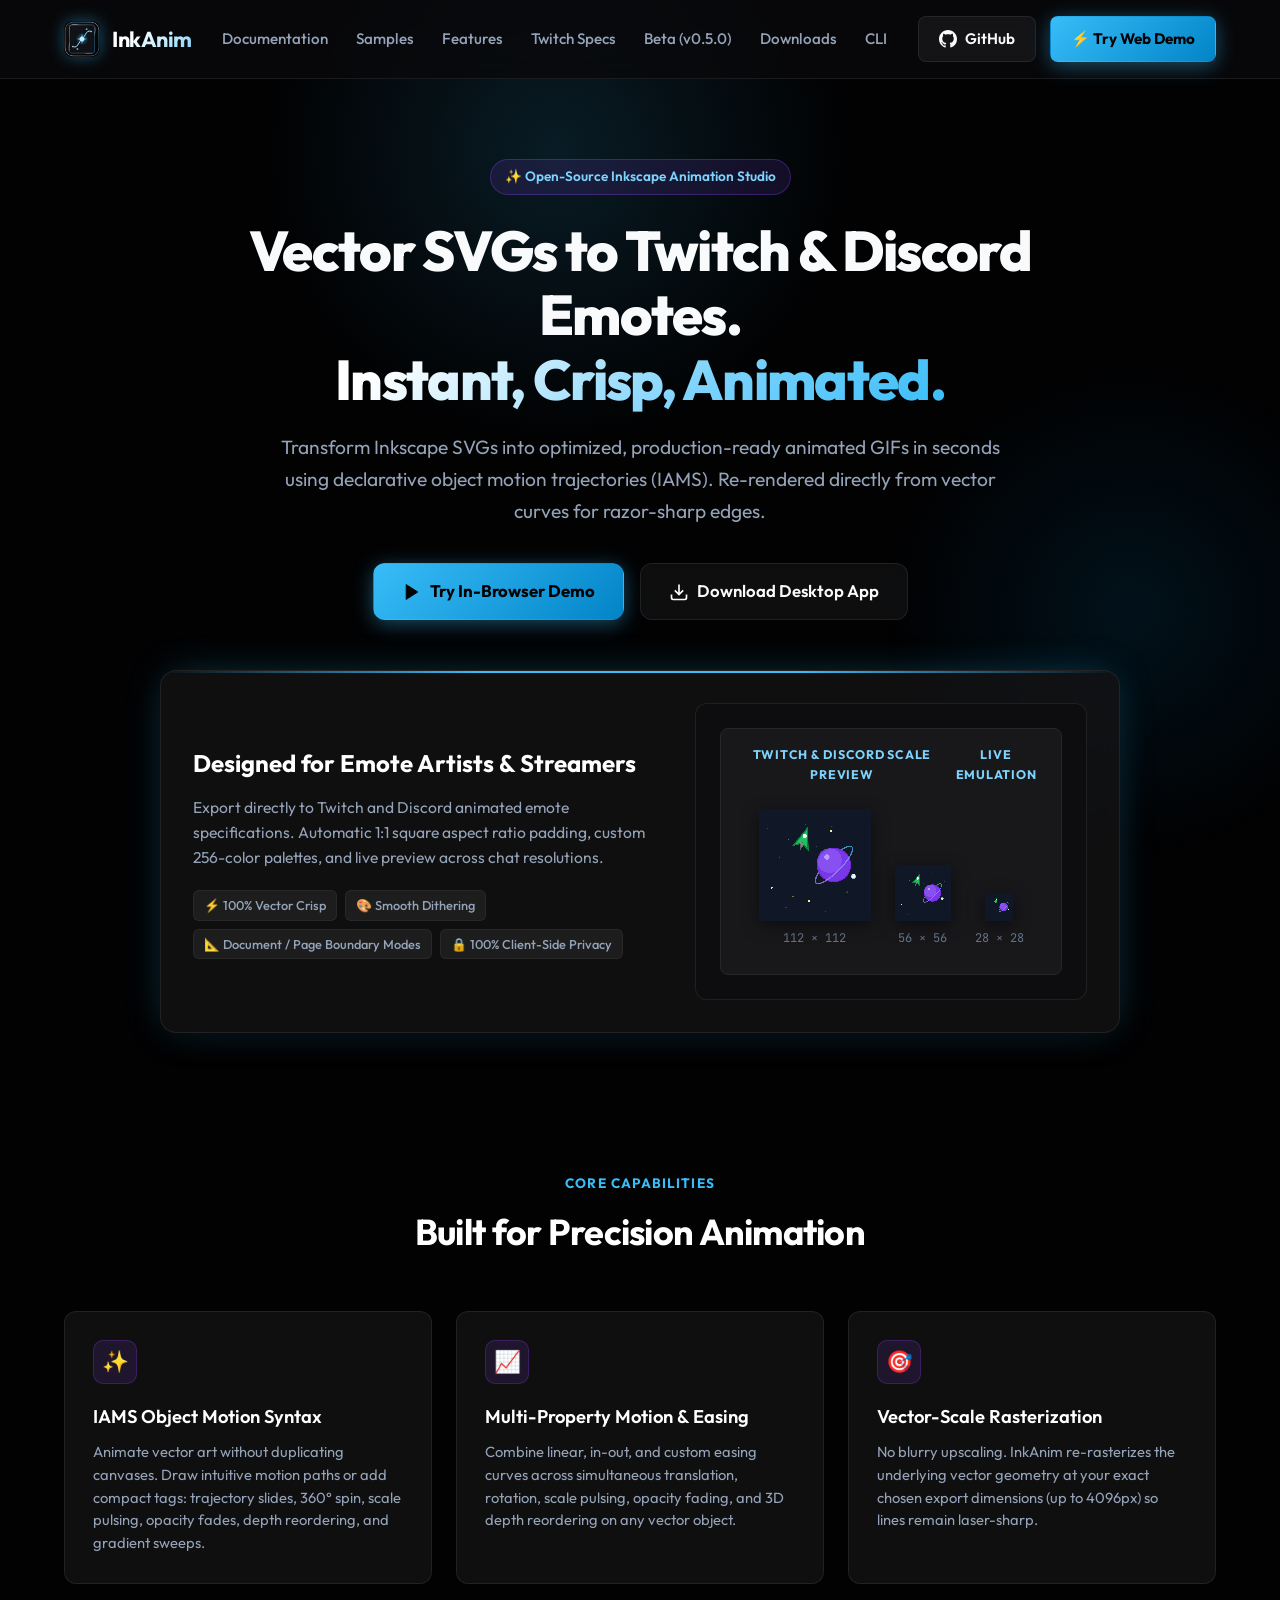
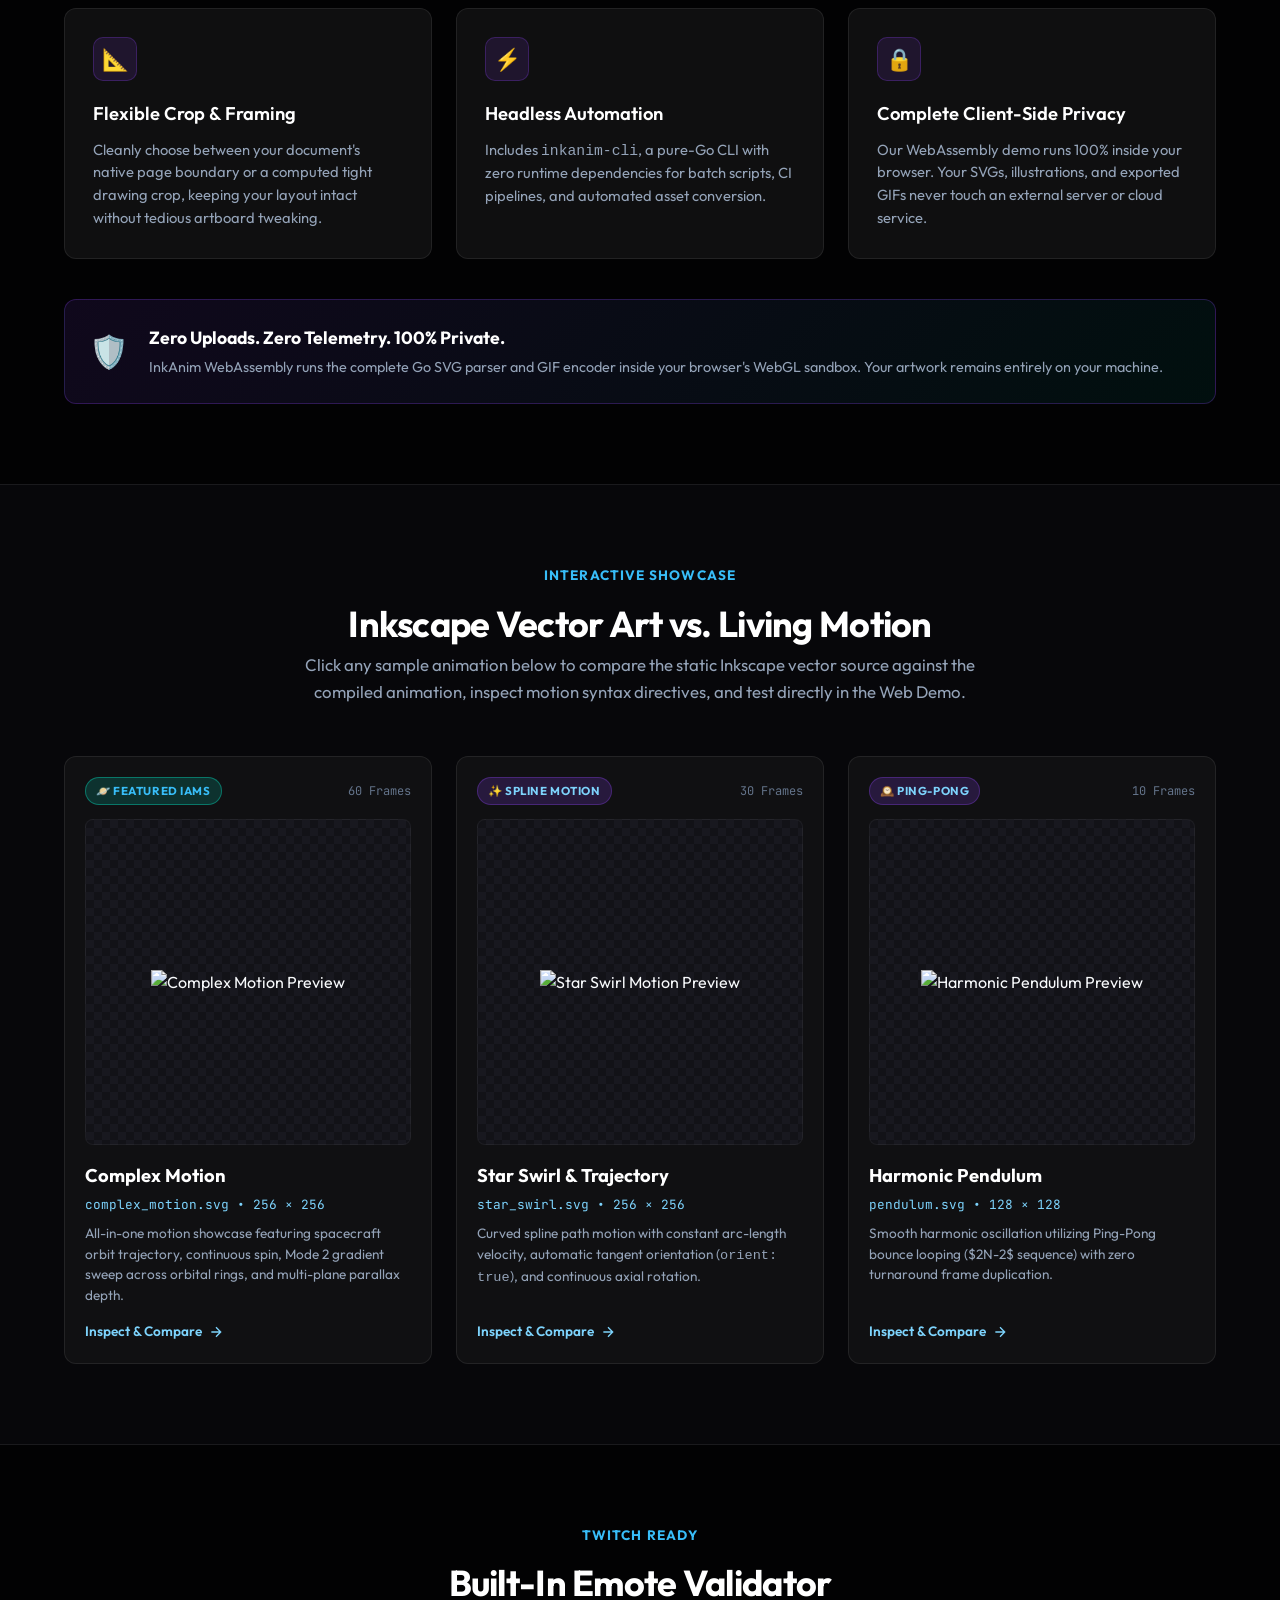
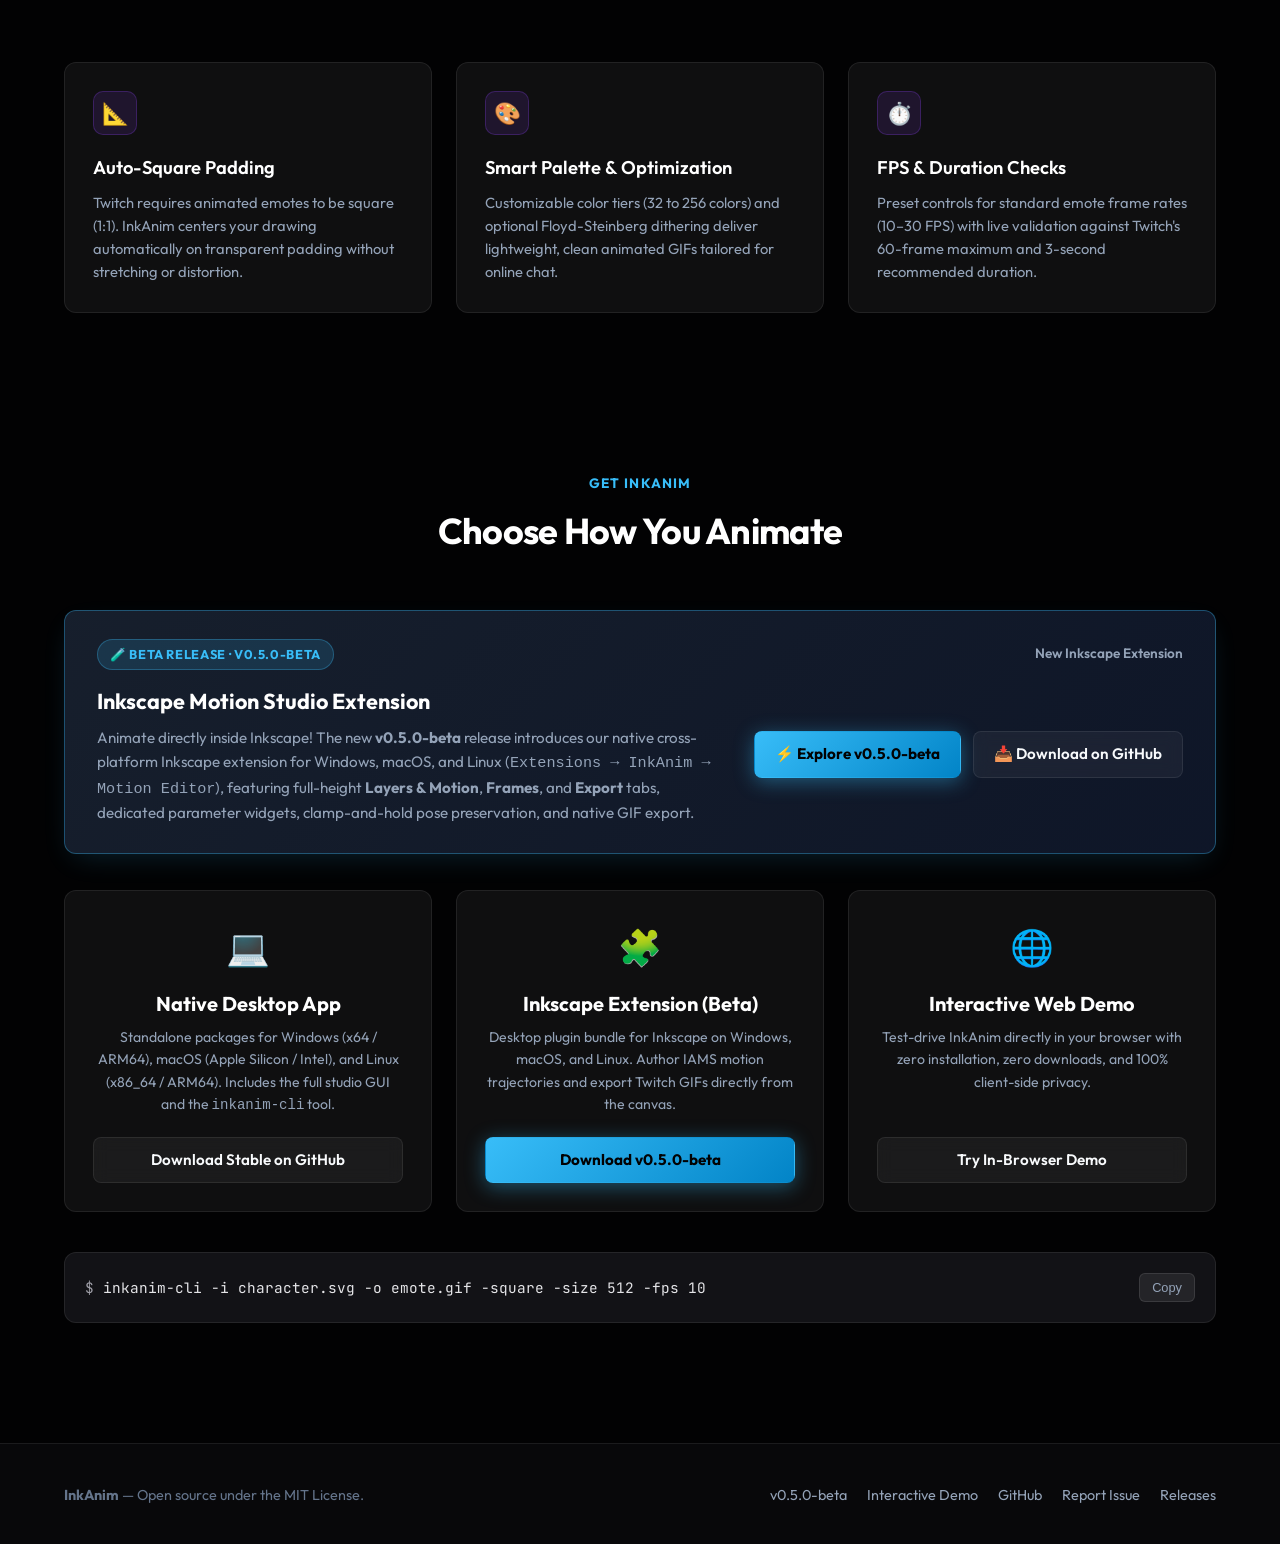
==== web/landing/index.html @ 757c61c6 "docs(web): add post-extraction directory layout and shortcut to extension installation guide" ====
<!DOCTYPE html>
<html lang="en">
<head>
  <meta charset="UTF-8">
  <meta name="viewport" content="width=device-width, initial-scale=1.0">
  <title>InkAnim — Inkscape SVG to Twitch & Discord Animated GIF Studio</title>
  <meta name="description" content="Transform Inkscape SVGs into optimized, production-ready animated GIFs for Twitch, Discord, and the web using declarative motion syntax. Native desktop apps and in-browser WebAssembly demo.">
  <link rel="icon" type="image/png" href="icon.png">
  <link rel="preconnect" href="https://fonts.googleapis.com">
  <link rel="preconnect" href="https://fonts.gstatic.com" crossorigin>
  <link href="https://fonts.googleapis.com/css2?family=JetBrains+Mono:wght@400;500;700&family=Outfit:wght@400;500;600;700;800&display=swap" rel="stylesheet">
  <link rel="stylesheet" href="style.css">
</head>
<body>
  <div class="bg-glow-1"></div>
  <div class="bg-glow-2"></div>

  <!-- Navbar -->
  <nav class="navbar">
    <div class="container nav-container">
      <a href="./" class="brand">
        <img src="icon.png" alt="InkAnim Logo" class="brand-icon">
        <span class="brand-gradient">InkAnim</span>
      </a>
      <ul class="nav-links">
        <li><a href="docs/" class="nav-link">Documentation</a></li>
        <li><a href="#samples" class="nav-link">Samples</a></li>
        <li><a href="#features" class="nav-link">Features</a></li>
        <li><a href="#twitch" class="nav-link">Twitch Specs</a></li>
        <li><a href="beta/" class="nav-link">Beta (v0.5.0)</a></li>
        <li><a href="#downloads" class="nav-link">Downloads</a></li>
        <li><a href="#cli" class="nav-link">CLI</a></li>
      </ul>
      <div class="nav-actions">
        <a href="https://github.com/mrpoundsign/InkAnim" target="_blank" rel="noopener noreferrer" class="btn btn-secondary">
          <svg width="18" height="18" viewBox="0 0 24 24" fill="currentColor"><path d="M12 0C5.37 0 0 5.37 0 12c0 5.31 3.435 9.795 8.205 11.385.6.105.825-.255.825-.57 0-.285-.015-1.23-.015-2.235-3.015.555-3.795-.735-4.035-1.41-.135-.345-.72-1.41-1.23-1.695-.42-.225-1.02-.78-.015-.795.945-.015 1.62.87 1.845 1.23 1.08 1.815 2.805 1.305 3.495.99.105-.78.42-1.305.765-1.605-2.67-.3-5.46-1.335-5.46-5.925 0-1.305.465-2.385 1.23-3.225-.12-.3-.54-1.53.12-3.18 0 0 1.005-.315 3.3 1.23.96-.27 1.98-.405 3-.405s2.04.135 3 .405c2.295-1.56 3.3-1.23 3.3-1.23.66 1.65.24 2.88.12 3.18.765.84 1.23 1.905 1.23 3.225 0 4.605-2.805 5.625-5.475 5.925.435.375.81 1.095.81 2.22 0 1.605-.015 2.895-.015 3.3 0 .315.225.69.825.57A12.02 12.02 0 0024 12c0-6.63-5.37-12-12-12z"/></svg>
          GitHub
        </a>
        <a href="./demo/" class="btn btn-primary">
          <span>⚡ Try Web Demo</span>
        </a>
      </div>
    </div>
  </nav>

  <!-- Hero Section -->
  <header class="hero">
    <div class="container">
      <div class="hero-badge">
        <span>✨ Open-Source Inkscape Animation Studio</span>
      </div>
      <h1 class="hero-title">
        Vector SVGs to Twitch & Discord Emotes. <br>
        <span class="gradient-text">Instant, Crisp, Animated.</span>
      </h1>
      <p class="hero-description">
        Transform Inkscape SVGs into optimized, production-ready animated GIFs in seconds using declarative object motion trajectories (IAMS). Re-rendered directly from vector curves for razor-sharp edges.
      </p>
      <div class="hero-buttons">
        <a href="./demo/" class="btn btn-primary btn-lg">
          <svg width="20" height="20" fill="none" stroke="currentColor" viewBox="0 0 24 24"><polygon points="5 3 19 12 5 21 5 3" fill="currentColor"/></svg>
          Try In-Browser Demo
        </a>
        <a href="#downloads" class="btn btn-secondary btn-lg">
          <svg width="20" height="20" fill="none" stroke="currentColor" viewBox="0 0 24 24" stroke-width="2"><path d="M21 15v4a2 2 0 0 1-2 2H5a2 2 0 0 1-2-2v-4M7 10l5 5 5-5M12 15V3"/></svg>
          Download Desktop App
        </a>
      </div>

      <!-- Hero Showcase Card -->
      <div class="showcase-card">
        <div class="showcase-grid">
          <div class="showcase-info">
            <h3>Designed for Emote Artists & Streamers</h3>
            <p>
              Export directly to Twitch and Discord animated emote specifications. Automatic 1:1 square aspect ratio padding, custom 256-color palettes, and live preview across chat resolutions.
            </p>
            <div class="feature-pills">
              <span class="pill">⚡ 100% Vector Crisp</span>
              <span class="pill">🎨 Smooth Dithering</span>
              <span class="pill">📐 Document / Page Boundary Modes</span>
              <span class="pill">🔒 100% Client-Side Privacy</span>
            </div>
          </div>
          <div class="showcase-visual">
            <div class="twitch-chat-box">
              <div class="chat-header">
                <span>Twitch & Discord Scale Preview</span>
                <span>Live Emulation</span>
              </div>
              <div class="chat-previews">
                <div class="preview-col">
                  <img src="complex_motion.gif" alt="Complex Motion Emote 112px" width="112" height="112">
                  <span>112 × 112</span>
                </div>
                <div class="preview-col">
                  <img src="complex_motion.gif" alt="Complex Motion Emote 56px" width="56" height="56">
                  <span>56 × 56</span>
                </div>
                <div class="preview-col">
                  <img src="complex_motion.gif" alt="Complex Motion Emote 28px" width="28" height="28">
                  <span>28 × 28</span>
                </div>
              </div>
            </div>
          </div>
        </div>
      </div>
    </div>
  </header>

  <!-- Features Section -->
  <section id="features" class="section">
    <div class="container">
      <div class="section-header">
        <div class="section-subtitle">Core Capabilities</div>
        <h2 class="section-title">Built for Precision Animation</h2>
      </div>
      <div class="features-grid">
        <div class="feature-card">
          <div class="feature-icon">✨</div>
          <h3 class="feature-title">IAMS Object Motion Syntax</h3>
          <p class="feature-desc">
            Animate vector art without duplicating canvases. Draw intuitive motion paths or add compact tags: trajectory slides, 360° spin, scale pulsing, opacity fades, depth reordering, and gradient sweeps.
          </p>
        </div>

        <div class="feature-card">
          <div class="feature-icon">📈</div>
          <h3 class="feature-title">Multi-Property Motion & Easing</h3>
          <p class="feature-desc">
            Combine linear, in-out, and custom easing curves across simultaneous translation, rotation, scale pulsing, opacity fading, and 3D depth reordering on any vector object.
          </p>
        </div>

        <div class="feature-card">
          <div class="feature-icon">🎯</div>
          <h3 class="feature-title">Vector-Scale Rasterization</h3>
          <p class="feature-desc">
            No blurry upscaling. InkAnim re-rasterizes the underlying vector geometry at your exact chosen export dimensions (up to 4096px) so lines remain laser-sharp.
          </p>
        </div>

        <div class="feature-card">
          <div class="feature-icon">📐</div>
          <h3 class="feature-title">Flexible Crop & Framing</h3>
          <p class="feature-desc">
            Cleanly choose between your document's native page boundary or a computed tight drawing crop, keeping your layout intact without tedious artboard tweaking.
          </p>
        </div>

        <div class="feature-card">
          <div class="feature-icon">⚡</div>
          <h3 class="feature-title">Headless Automation</h3>
          <p class="feature-desc">
            Includes <code>inkanim-cli</code>, a pure-Go CLI with zero runtime dependencies for batch scripts, CI pipelines, and automated asset conversion.
          </p>
        </div>

        <div class="feature-card">
          <div class="feature-icon">🔒</div>
          <h3 class="feature-title">Complete Client-Side Privacy</h3>
          <p class="feature-desc">
            Our WebAssembly demo runs 100% inside your browser. Your SVGs, illustrations, and exported GIFs never touch an external server or cloud service.
          </p>
        </div>
      </div>

      <!-- Privacy Callout -->
      <div class="privacy-banner">
        <div class="privacy-icon">🛡️</div>
        <div class="privacy-text">
          <h4>Zero Uploads. Zero Telemetry. 100% Private.</h4>
          <p>InkAnim WebAssembly runs the complete Go SVG parser and GIF encoder inside your browser's WebGL sandbox. Your artwork remains entirely on your machine.</p>
        </div>
      </div>

    </div>
  </section>

  <!-- Interactive Sample Gallery Section -->
  <section id="samples" class="section" style="background: rgba(14, 14, 18, 0.45); border-top: 1px solid var(--border-color); border-bottom: 1px solid var(--border-color);">
    <div class="container">
      <div class="section-header">
        <div class="section-subtitle">Interactive Showcase</div>
        <h2 class="section-title">Inkscape Vector Art vs. Living Motion</h2>
        <p class="section-desc" style="max-width: 680px; margin: 0 auto; color: var(--text-muted); font-size: 1.05rem;">
          Click any sample animation below to compare the static Inkscape vector source against the compiled animation, inspect motion syntax directives, and test directly in the Web Demo.
        </p>
      </div>

      <div class="samples-grid">
        <!-- 1. Complex Motion (First!) -->
        <div class="sample-card" onclick="openSampleModal('complex_motion')">
          <div class="sample-card-header">
            <span class="sample-badge featured">🪐 Featured IAMS</span>
            <span style="font-size: 0.75rem; color: var(--text-dim); font-family: var(--font-mono);">60 Frames</span>
          </div>
          <div class="sample-thumb-box">
            <img src="samples/complex_motion.gif" alt="Complex Motion Preview" loading="lazy">
          </div>
          <h3 class="sample-title">Complex Motion</h3>
          <div class="sample-meta">complex_motion.svg • 256 × 256</div>
          <p class="sample-desc">
            All-in-one motion showcase featuring spacecraft orbit trajectory, continuous spin, Mode 2 gradient sweep across orbital rings, and multi-plane parallax depth.
          </p>
          <div class="sample-action">
            <span>Inspect & Compare</span>
            <svg width="16" height="16" viewBox="0 0 24 24" fill="none" stroke="currentColor" stroke-width="2"><path d="M5 12h14M12 5l7 7-7 7"/></svg>
          </div>
        </div>

        <!-- 2. Star Swirl -->
        <div class="sample-card" onclick="openSampleModal('star_swirl')">
          <div class="sample-card-header">
            <span class="sample-badge">✨ Spline Motion</span>
            <span style="font-size: 0.75rem; color: var(--text-dim); font-family: var(--font-mono);">30 Frames</span>
          </div>
          <div class="sample-thumb-box">
            <img src="samples/star_swirl.gif" alt="Star Swirl Motion Preview" loading="lazy">
          </div>
          <h3 class="sample-title">Star Swirl & Trajectory</h3>
          <div class="sample-meta">star_swirl.svg • 256 × 256</div>
          <p class="sample-desc">
            Curved spline path motion with constant arc-length velocity, automatic tangent orientation (<code>orient: true</code>), and continuous axial rotation.
          </p>
          <div class="sample-action">
            <span>Inspect & Compare</span>
            <svg width="16" height="16" viewBox="0 0 24 24" fill="none" stroke="currentColor" stroke-width="2"><path d="M5 12h14M12 5l7 7-7 7"/></svg>
          </div>
        </div>

        <!-- 3. Pendulum -->
        <div class="sample-card" onclick="openSampleModal('pendulum')">
          <div class="sample-card-header">
            <span class="sample-badge">🕰️ Ping-Pong</span>
            <span style="font-size: 0.75rem; color: var(--text-dim); font-family: var(--font-mono);">10 Frames</span>
          </div>
          <div class="sample-thumb-box">
            <img src="samples/pendulum.gif" alt="Harmonic Pendulum Preview" loading="lazy">
          </div>
          <h3 class="sample-title">Harmonic Pendulum</h3>
          <div class="sample-meta">pendulum.svg • 128 × 128</div>
          <p class="sample-desc">
            Smooth harmonic oscillation utilizing Ping-Pong bounce looping ($2N-2$ sequence) with zero turnaround frame duplication.
          </p>
          <div class="sample-action">
            <span>Inspect & Compare</span>
            <svg width="16" height="16" viewBox="0 0 24 24" fill="none" stroke="currentColor" stroke-width="2"><path d="M5 12h14M12 5l7 7-7 7"/></svg>
          </div>
        </div>
      </div>
    </div>
  </section>

  <!-- Twitch Specifications -->
  <section id="twitch" class="section">
    <div class="container">
      <div class="section-header">
        <div class="section-subtitle">Twitch Ready</div>
        <h2 class="section-title">Built-In Emote Validator</h2>
      </div>
      <div class="features-grid">
        <div class="feature-card">
          <div class="feature-icon">📐</div>
          <h3 class="feature-title">Auto-Square Padding</h3>
          <p class="feature-desc">
            Twitch requires animated emotes to be square (1:1). InkAnim centers your drawing automatically on transparent padding without stretching or distortion.
          </p>
        </div>
        <div class="feature-card">
          <div class="feature-icon">🎨</div>
          <h3 class="feature-title">Smart Palette & Optimization</h3>
          <p class="feature-desc">
            Customizable color tiers (32 to 256 colors) and optional Floyd-Steinberg dithering deliver lightweight, clean animated GIFs tailored for online chat.
          </p>
        </div>
        <div class="feature-card">
          <div class="feature-icon">⏱️</div>
          <h3 class="feature-title">FPS & Duration Checks</h3>
          <p class="feature-desc">
            Preset controls for standard emote frame rates (10–30 FPS) with live validation against Twitch's 60-frame maximum and 3-second recommended duration.
          </p>
        </div>
      </div>
    </div>
  </section>

  <!-- Downloads Section -->
  <section id="downloads" class="section">
    <div class="container">
      <div class="section-header">
        <div class="section-subtitle">Get InkAnim</div>
        <h2 class="section-title">Choose How You Animate</h2>
      </div>
      <!-- Beta Release Section -->
      <div id="beta" class="beta-box">
        <div class="beta-header">
          <span class="beta-badge">🧪 Beta Release · v0.5.0-beta</span>
          <span class="beta-tag">New Inkscape Extension</span>
        </div>
        <div class="beta-body">
          <div class="beta-text">
            <h3>Inkscape Motion Studio Extension</h3>
            <p>
              Animate directly inside Inkscape! The new <strong>v0.5.0-beta</strong> release introduces our native cross-platform Inkscape extension for Windows, macOS, and Linux (<code>Extensions &rarr; InkAnim &rarr; Motion Editor</code>), featuring full-height <strong>Layers &amp; Motion</strong>, <strong>Frames</strong>, and <strong>Export</strong> tabs, dedicated parameter widgets, clamp-and-hold pose preservation, and native GIF export.
            </p>
          </div>
          <div class="beta-actions">
            <a href="beta/" class="btn btn-primary">
              ⚡ Explore v0.5.0-beta
            </a>
            <a href="https://github.com/mrpoundsign/InkAnim/releases/tag/v0.5.0-beta" target="_blank" rel="noopener noreferrer" class="btn btn-secondary">
              📥 Download on GitHub
            </a>
          </div>
        </div>
      </div>

      <div class="download-cards">
        <div class="download-card">
          <div>
            <div class="download-icon">💻</div>
            <div class="download-platform">Native Desktop App</div>
            <div class="download-info">Standalone packages for Windows (x64 / ARM64), macOS (Apple Silicon / Intel), and Linux (x86_64 / ARM64). Includes the full studio GUI and the <code>inkanim-cli</code> tool.</div>
          </div>
          <a href="https://github.com/mrpoundsign/InkAnim/releases/latest" target="_blank" rel="noopener noreferrer" class="btn btn-secondary">
            Download Stable on GitHub
          </a>
        </div>

        <div class="download-card download-card-beta">
          <div>
            <div class="download-icon">🧩</div>
            <div class="download-platform">Inkscape Extension (Beta)</div>
            <div class="download-info">Desktop plugin bundle for Inkscape on Windows, macOS, and Linux. Author IAMS motion trajectories and export Twitch GIFs directly from the canvas.</div>
          </div>
          <a href="https://github.com/mrpoundsign/InkAnim/releases/tag/v0.5.0-beta" target="_blank" rel="noopener noreferrer" class="btn btn-primary">
            Download v0.5.0-beta
          </a>
        </div>

        <div class="download-card">
          <div>
            <div class="download-icon">🌐</div>
            <div class="download-platform">Interactive Web Demo</div>
            <div class="download-info">Test-drive InkAnim directly in your browser with zero installation, zero downloads, and 100% client-side privacy.</div>
          </div>
          <a href="./demo/" class="btn btn-secondary">
            Try In-Browser Demo
          </a>
        </div>
      </div>

      <!-- CLI Snippet -->
      <div id="cli" class="cli-box">
        <div class="cli-code">
          <span style="color: #a1a1aa;">$</span> inkanim-cli -i character.svg -o emote.gif -square -size 512 -fps 10
        </div>
        <button class="cli-copy" onclick="navigator.clipboard.writeText('inkanim-cli -i character.svg -o emote.gif -square -size 512 -fps 10'); this.innerText='Copied!'; setTimeout(() => this.innerText='Copy', 2000)">
          Copy
        </button>
      </div>
    </div>
  </section>

  <!-- Footer -->
  <footer class="footer">
    <div class="container footer-content">
      <div>
        <strong>InkAnim</strong> — Open source under the MIT License.
      </div>
      <ul class="footer-links">
        <li><a href="beta/" class="footer-link">v0.5.0-beta</a></li>
        <li><a href="./demo/" class="footer-link">Interactive Demo</a></li>
        <li><a href="https://github.com/mrpoundsign/InkAnim" target="_blank" rel="noopener noreferrer" class="footer-link">GitHub</a></li>
        <li><a href="https://github.com/mrpoundsign/InkAnim/issues" target="_blank" rel="noopener noreferrer" class="footer-link">Report Issue</a></li>
        <li><a href="https://github.com/mrpoundsign/InkAnim/releases" target="_blank" rel="noopener noreferrer" class="footer-link">Releases</a></li>
      </ul>
    </div>
  </footer>

  <!-- Comparison Modal -->
  <div id="compare-modal" class="modal-backdrop" onclick="handleBackdropClick(event)">
    <div class="modal-dialog" role="dialog" aria-modal="true" aria-labelledby="modal-title">
      <div class="modal-header">
        <h3 id="modal-title">Sample Comparison</h3>
        <button type="button" class="modal-close-btn" onclick="closeSampleModal()" aria-label="Close modal">✕</button>
      </div>
      <div class="modal-body">
        <div class="compare-grid">
          <!-- Left: Rendered by Inkscape -->
          <div class="compare-col">
            <div class="compare-header">
              <span class="compare-tag static">🖌️ Rendered by Inkscape</span>
              <span style="font-size: 0.75rem; color: var(--text-dim);">Static Vector Document</span>
            </div>
            <div class="compare-view">
              <img id="modal-inkscape-img" src="" alt="Inkscape Render">
            </div>
            <p id="modal-inkscape-desc" class="compare-caption"></p>
          </div>

          <!-- Right: Animated in InkAnim -->
          <div class="compare-col">
            <div class="compare-header">
              <span class="compare-tag animated">✨ Animated in InkAnim</span>
              <span style="font-size: 0.75rem; color: var(--text-dim);">Output GIF</span>
            </div>
            <div class="compare-view">
              <img id="modal-anim-img" src="" alt="Animated GIF Result">
            </div>
            <p id="modal-anim-desc" class="compare-caption"></p>
          </div>
        </div>

        <!-- Details Box -->
        <div class="compare-details-box">
          <div class="details-title">Directives & Animation Parameters</div>
          <div id="modal-pills" class="details-pills"></div>
        </div>
      </div>
      <div class="modal-footer">
        <a id="modal-download-link" href="#" download="" class="btn btn-secondary">
          <svg width="16" height="16" fill="none" stroke="currentColor" viewBox="0 0 24 24" stroke-width="2"><path d="M21 15v4a2 2 0 0 1-2 2H5a2 2 0 0 1-2-2v-4M7 10l5 5 5-5M12 15V3"/></svg>
          Download Source SVG
        </a>
        <a id="modal-demo-link" href="./demo/" class="btn btn-primary">
          <svg width="16" height="16" fill="none" stroke="currentColor" viewBox="0 0 24 24" stroke-width="2"><polygon points="5 3 19 12 5 21 5 3" fill="currentColor"/></svg>
          Open in Web Demo
        </a>
      </div>
    </div>
  </div>

  <script>
    const sampleData = {
      complex_motion: {
        title: "🪐 Complex Motion",
        file: "complex_motion.svg",
        inkscapeImg: "samples/complex_motion_inkscape.png",
        animImg: "samples/complex_motion.gif",
        inkscapeDesc: "Static layout in Inkscape showing all vector objects: central sphere, orbital rings, spacecraft, trajectory spline, and background stars.",
        animDesc: "Dynamic multi-directive animation evaluating Mode 2 gradient sweep across the orbital rings, spacecraft spline orbit with orient, and multi-plane depth parallax.",
        pills: ["Move path: #orbit", "Rot angle: 360", "Color mode: 2", "Camera dist: 0.5", "Depth dynamic Z", "60 Frames", "256 × 256"]
      },
      star_swirl: {
        title: "✨ Star Swirl & Trajectory",
        file: "star_swirl.svg",
        inkscapeImg: "samples/star_swirl_inkscape.png",
        animImg: "samples/star_swirl.gif",
        inkscapeDesc: "Vector star icon and guide spline curve as authored in Inkscape.",
        animDesc: "Star smoothly traversing the motion spline at continuous velocity while maintaining tangent alignment (orient: true) and continuous axial rotation.",
        pills: ["Move path: #path1", "Rot angle: 360 dir: cw", "orient: true", "30 Frames", "256 × 256"]
      },
      pendulum: {
        title: "🕰️ Harmonic Pendulum",
        file: "pendulum.svg",
        inkscapeImg: "samples/pendulum_inkscape.png",
        animImg: "samples/pendulum.gif",
        inkscapeDesc: "Vector pendulum resting position and bounding guides in Inkscape.",
        animDesc: "10-frame pendulum swinging sequence compiled with Ping-Pong looping (bounces seamlessly without repeating turnaround frames).",
        pills: ["Ping-Pong Loop", "10 Keyframes (18-step bounce)", "128 × 128", "Twitch Compliant"]
      }
    };

    function openSampleModal(key) {
      const data = sampleData[key];
      if (!data) return;

      document.getElementById('modal-title').textContent = data.title;
      document.getElementById('modal-inkscape-img').src = data.inkscapeImg;
      document.getElementById('modal-inkscape-desc').textContent = data.inkscapeDesc;
      document.getElementById('modal-anim-img').src = data.animImg;
      document.getElementById('modal-anim-desc').textContent = data.animDesc;

      const pillsContainer = document.getElementById('modal-pills');
      pillsContainer.innerHTML = '';
      data.pills.forEach(pillText => {
        const span = document.createElement('span');
        span.className = 'detail-pill';
        span.textContent = pillText;
        pillsContainer.appendChild(span);
      });

      const downloadLink = document.getElementById('modal-download-link');
      downloadLink.href = 'samples/' + data.file;
      downloadLink.download = data.file;

      const demoLink = document.getElementById('modal-demo-link');
      demoLink.href = 'demo/?sample=' + encodeURIComponent(data.file);

      const modal = document.getElementById('compare-modal');
      modal.classList.add('active');
      document.body.style.overflow = 'hidden';
    }

    function closeSampleModal() {
      const modal = document.getElementById('compare-modal');
      modal.classList.remove('active');
      document.body.style.overflow = '';
    }

    function handleBackdropClick(e) {
      if (e.target.id === 'compare-modal') {
        closeSampleModal();
      }
    }

    document.addEventListener('keydown', function(e) {
      if (e.key === 'Escape') {
        closeSampleModal();
      }
    });
  </script>
</body>
</html>
---- web/landing/style.css ----
:root {
  --bg-primary: #020203;
  --bg-secondary: #0a0a0c;
  --bg-card: rgba(20, 20, 22, 0.75);
  --bg-card-hover: rgba(30, 41, 59, 0.85);
  --border-color: rgba(255, 255, 255, 0.08);
  --border-glow: rgba(56, 189, 248, 0.35);
  --accent-blue: #38bdf8;
  --accent-blue-light: #7dd3fc;
  --accent-blue-dark: #0284c7;
  --accent-blue-glow: rgba(56, 189, 248, 0.4);
  --accent-cyan: #38bdf8;
  --accent-cyan-glow: rgba(56, 189, 248, 0.25);
  /* Backwards compatibility aliases for existing selectors */
  --accent-purple: var(--accent-blue);
  --accent-purple-light: var(--accent-blue-light);
  --accent-purple-glow: var(--accent-blue-glow);
  --text-main: #f8fafc;
  --text-muted: #94a3b8;
  --text-dim: #64748b;
  --font-family: 'Outfit', -apple-system, BlinkMacSystemFont, 'Segoe UI', Roboto, sans-serif;
  --font-mono: 'JetBrains Mono', 'Fira Code', monospace;
  --radius-lg: 16px;
  --radius-md: 12px;
  --radius-sm: 8px;
  --shadow-card: 0 10px 30px -10px rgba(0, 0, 0, 0.8);
  --shadow-glow: 0 0 40px -10px var(--accent-blue-glow);
}

*, *::before, *::after {
  box-sizing: border-box;
  margin: 0;
  padding: 0;
}

html {
  scroll-behavior: smooth;
  color-scheme: dark;
}

body {
  font-family: var(--font-family);
  background-color: var(--bg-primary);
  color: var(--text-main);
  line-height: 1.6;
  min-height: 100vh;
  overflow-x: hidden;
  position: relative;
}

/* Background Atmospheric Glows */
.bg-glow-1 {
  position: fixed;
  top: -150px;
  left: 20%;
  width: 600px;
  height: 600px;
  background: radial-gradient(circle, rgba(56, 189, 248, 0.14) 0%, rgba(2, 2, 3, 0) 70%);
  border-radius: 50%;
  pointer-events: none;
  z-index: 0;
}

.bg-glow-2 {
  position: fixed;
  top: 40%;
  right: -100px;
  width: 500px;
  height: 500px;
  background: radial-gradient(circle, rgba(2, 132, 199, 0.12) 0%, rgba(2, 2, 3, 0) 70%);
  border-radius: 50%;
  pointer-events: none;
  z-index: 0;
}

.container {
  width: 100%;
  max-width: 1200px;
  margin: 0 auto;
  padding: 0 24px;
  position: relative;
  z-index: 1;
}

/* Navigation Bar */
.navbar {
  position: sticky;
  top: 0;
  z-index: 100;
  backdrop-filter: blur(16px);
  background: rgba(9, 9, 11, 0.82);
  border-bottom: 1px solid var(--border-color);
  padding: 16px 0;
}

.nav-container {
  display: flex;
  align-items: center;
  justify-content: space-between;
}

.brand {
  display: flex;
  align-items: center;
  gap: 12px;
  text-decoration: none;
  color: var(--text-main);
  font-weight: 700;
  font-size: 1.35rem;
  letter-spacing: -0.02em;
}

.brand-icon {
  width: 36px;
  height: 36px;
  border-radius: 8px;
  box-shadow: 0 0 16px var(--accent-purple-glow);
}

.brand-gradient {
  background: linear-gradient(135deg, #fff 30%, var(--accent-purple-light) 100%);
  -webkit-background-clip: text;
  background-clip: text;
  -webkit-text-fill-color: transparent;
}

.nav-links {
  display: flex;
  align-items: center;
  gap: 28px;
  list-style: none;
}

.nav-link {
  color: var(--text-muted);
  text-decoration: none;
  font-size: 0.95rem;
  font-weight: 500;
  transition: color 0.2s ease;
}

.nav-link:hover {
  color: #fff;
}

.nav-actions {
  display: flex;
  align-items: center;
  gap: 14px;
}

/* Buttons */
.btn {
  display: inline-flex;
  align-items: center;
  justify-content: center;
  gap: 8px;
  padding: 10px 20px;
  border-radius: var(--radius-sm);
  font-weight: 600;
  font-size: 0.95rem;
  text-decoration: none;
  cursor: pointer;
  transition: all 0.25s cubic-bezier(0.16, 1, 0.3, 1);
  border: 1px solid transparent;
}

.btn-primary {
  background: linear-gradient(135deg, var(--accent-blue) 0%, var(--accent-blue-dark) 100%);
  color: #020203;
  font-weight: 700;
  box-shadow: 0 4px 20px var(--accent-blue-glow);
}

.btn-primary:hover {
  transform: translateY(-2px);
  box-shadow: 0 6px 28px rgba(56, 189, 248, 0.6);
  background: linear-gradient(135deg, var(--accent-blue-light) 0%, var(--accent-blue) 100%);
  color: #020203;
}

.btn-secondary {
  background: rgba(255, 255, 255, 0.05);
  color: var(--text-main);
  border-color: var(--border-color);
  backdrop-filter: blur(8px);
}

.btn-secondary:hover {
  background: rgba(255, 255, 255, 0.1);
  border-color: rgba(255, 255, 255, 0.2);
  transform: translateY(-2px);
}

.btn-lg {
  padding: 14px 28px;
  font-size: 1.05rem;
  border-radius: var(--radius-md);
}

/* Hero Section */
.hero {
  padding: 80px 0 60px;
  text-align: center;
}

.hero-badge {
  display: inline-flex;
  align-items: center;
  gap: 8px;
  padding: 6px 14px;
  background: rgba(145, 70, 255, 0.12);
  border: 1px solid rgba(145, 70, 255, 0.3);
  border-radius: 9999px;
  font-size: 0.85rem;
  font-weight: 600;
  color: var(--accent-purple-light);
  margin-bottom: 24px;
  animation: pulse-glow 3s infinite alternate ease-in-out;
}

@keyframes pulse-glow {
  0% { box-shadow: 0 0 10px rgba(145, 70, 255, 0.2); }
  100% { box-shadow: 0 0 24px rgba(145, 70, 255, 0.45); }
}

.hero-title {
  font-size: 3.5rem;
  font-weight: 800;
  letter-spacing: -0.03em;
  line-height: 1.15;
  margin-bottom: 20px;
  max-width: 900px;
  margin-left: auto;
  margin-right: auto;
}

.gradient-text {
  background: linear-gradient(135deg, #ffffff 10%, var(--accent-purple-light) 60%, var(--accent-cyan) 100%);
  -webkit-background-clip: text;
  background-clip: text;
  -webkit-text-fill-color: transparent;
}

.hero-description {
  font-size: 1.2rem;
  color: var(--text-muted);
  max-width: 720px;
  margin: 0 auto 36px;
  line-height: 1.65;
}

.hero-buttons {
  display: flex;
  align-items: center;
  justify-content: center;
  gap: 16px;
  flex-wrap: wrap;
  margin-bottom: 50px;
}

/* Hero Preview Showcase */
.showcase-card {
  background: var(--bg-card);
  backdrop-filter: blur(16px);
  border: 1px solid var(--border-color);
  border-radius: var(--radius-lg);
  padding: 32px;
  box-shadow: var(--shadow-card), var(--shadow-glow);
  max-width: 960px;
  margin: 0 auto;
  position: relative;
  overflow: hidden;
}

.showcase-card::before {
  content: '';
  position: absolute;
  top: 0;
  left: 0;
  right: 0;
  height: 2px;
  background: linear-gradient(90deg, transparent, var(--accent-purple), var(--accent-cyan), transparent);
}

.showcase-grid {
  display: grid;
  grid-template-columns: 1.2fr 1fr;
  gap: 32px;
  align-items: center;
  text-align: left;
}

.showcase-info h3 {
  font-size: 1.5rem;
  margin-bottom: 12px;
  color: #fff;
}

.showcase-info p {
  color: var(--text-muted);
  font-size: 0.98rem;
  margin-bottom: 20px;
}

.feature-pills {
  display: flex;
  flex-wrap: wrap;
  gap: 8px;
}

.pill {
  padding: 4px 10px;
  background: rgba(255, 255, 255, 0.06);
  border-radius: 6px;
  font-size: 0.8rem;
  color: var(--text-muted);
  font-weight: 500;
  border: 1px solid rgba(255, 255, 255, 0.05);
}

.showcase-visual {
  background: rgba(14, 14, 16, 0.85);
  border: 1px solid rgba(255, 255, 255, 0.08);
  border-radius: var(--radius-md);
  padding: 24px;
  text-align: center;
}

.twitch-chat-box {
  background: #18181b;
  border-radius: var(--radius-sm);
  padding: 16px;
  border: 1px solid #27272a;
}

.chat-header {
  font-size: 0.78rem;
  text-transform: uppercase;
  letter-spacing: 0.06em;
  color: var(--accent-purple-light);
  font-weight: 700;
  margin-bottom: 14px;
  display: flex;
  align-items: center;
  justify-content: space-between;
}

.chat-previews {
  display: flex;
  align-items: flex-end;
  justify-content: center;
  gap: 24px;
  padding: 10px 0;
}

.preview-col {
  display: flex;
  flex-direction: column;
  align-items: center;
  gap: 8px;
}

.preview-col img {
  image-rendering: pixelated;
  filter: drop-shadow(0 4px 8px rgba(0, 0, 0, 0.5));
}

.preview-col span {
  font-size: 0.75rem;
  color: var(--text-dim);
  font-family: var(--font-mono);
}

/* Features Section */
.section {
  padding: 80px 0;
}

.section-header {
  text-align: center;
  margin-bottom: 50px;
}

.section-subtitle {
  font-size: 0.85rem;
  text-transform: uppercase;
  letter-spacing: 0.08em;
  color: var(--accent-cyan);
  font-weight: 700;
  margin-bottom: 8px;
}

.section-title {
  font-size: 2.25rem;
  font-weight: 700;
  letter-spacing: -0.02em;
  color: #fff;
}

.features-grid {
  display: grid;
  grid-template-columns: repeat(auto-fit, minmax(320px, 1fr));
  gap: 24px;
}

.feature-card {
  background: var(--bg-card);
  backdrop-filter: blur(12px);
  border: 1px solid var(--border-color);
  border-radius: var(--radius-md);
  padding: 28px;
  transition: all 0.3s ease;
  position: relative;
}

.feature-card:hover {
  background: var(--bg-card-hover);
  border-color: var(--border-glow);
  transform: translateY(-4px);
  box-shadow: var(--shadow-card);
}

.feature-icon {
  width: 44px;
  height: 44px;
  border-radius: 10px;
  display: flex;
  align-items: center;
  justify-content: center;
  font-size: 1.35rem;
  margin-bottom: 18px;
  background: rgba(145, 70, 255, 0.12);
  border: 1px solid rgba(145, 70, 255, 0.25);
  color: var(--accent-purple-light);
}

.feature-title {
  font-size: 1.15rem;
  font-weight: 600;
  margin-bottom: 10px;
  color: #fff;
}

.feature-desc {
  font-size: 0.92rem;
  color: var(--text-muted);
  line-height: 1.55;
}

/* Beta Release Highlight Box */
.beta-box {
  background: linear-gradient(135deg, rgba(30, 41, 59, 0.75), rgba(15, 23, 42, 0.95));
  border: 1px solid rgba(56, 189, 248, 0.35);
  border-radius: var(--radius-md);
  padding: 28px 32px;
  margin-bottom: 36px;
  box-shadow: 0 10px 30px -10px rgba(56, 189, 248, 0.2);
  transition: all 0.3s ease;
}

.beta-box:hover {
  border-color: rgba(56, 189, 248, 0.6);
  box-shadow: 0 12px 35px -8px rgba(56, 189, 248, 0.3);
}

.beta-header {
  display: flex;
  align-items: center;
  justify-content: space-between;
  margin-bottom: 14px;
  flex-wrap: wrap;
  gap: 10px;
}

.beta-badge {
  display: inline-flex;
  align-items: center;
  gap: 6px;
  font-size: 0.8rem;
  font-weight: 700;
  text-transform: uppercase;
  letter-spacing: 0.05em;
  padding: 4px 12px;
  border-radius: 9999px;
  background: rgba(56, 189, 248, 0.15);
  color: #38bdf8;
  border: 1px solid rgba(56, 189, 248, 0.3);
}

.beta-tag {
  font-size: 0.85rem;
  font-weight: 600;
  color: #94a3b8;
}

.beta-body {
  display: flex;
  align-items: center;
  justify-content: space-between;
  gap: 32px;
  flex-wrap: wrap;
}

.beta-text {
  flex: 1 1 500px;
}

.beta-text h3 {
  font-size: 1.35rem;
  font-weight: 700;
  color: #fff;
  margin-bottom: 8px;
}

.beta-text p {
  color: var(--text-muted);
  font-size: 0.95rem;
  line-height: 1.6;
  margin: 0;
}

.beta-actions {
  display: flex;
  gap: 12px;
  flex-wrap: wrap;
}

/* Downloads Section */
.download-cards {
  display: grid;
  grid-template-columns: repeat(auto-fit, minmax(280px, 1fr));
  gap: 24px;
  margin-bottom: 40px;
}

.download-card-beta {
  border-color: rgba(56, 189, 248, 0.35);
}

.download-card-beta:hover {
  border-color: rgba(56, 189, 248, 0.65);
  box-shadow: 0 10px 30px -10px rgba(56, 189, 248, 0.3);
}

.download-card {
  background: var(--bg-card);
  border: 1px solid var(--border-color);
  border-radius: var(--radius-md);
  padding: 28px;
  text-align: center;
  transition: all 0.3s ease;
  display: flex;
  flex-direction: column;
  justify-content: space-between;
}

.download-card:hover {
  border-color: rgba(0, 245, 212, 0.35);
  transform: translateY(-3px);
  box-shadow: 0 10px 30px -10px rgba(0, 245, 212, 0.2);
}

.download-icon {
  font-size: 2.2rem;
  margin-bottom: 12px;
}

.download-platform {
  font-size: 1.25rem;
  font-weight: 700;
  color: #fff;
  margin-bottom: 6px;
}

.download-info {
  font-size: 0.88rem;
  color: var(--text-muted);
  margin-bottom: 20px;
}

/* CLI Snippet */
.cli-box {
  background: #121216;
  border: 1px solid var(--border-color);
  border-radius: var(--radius-md);
  padding: 20px;
  font-family: var(--font-mono);
  font-size: 0.9rem;
  color: #e4e4e7;
  display: flex;
  align-items: center;
  justify-content: space-between;
  gap: 16px;
  overflow-x: auto;
}

.cli-code {
  white-space: nowrap;
}

.cli-copy {
  background: rgba(255, 255, 255, 0.08);
  border: 1px solid rgba(255, 255, 255, 0.1);
  color: var(--text-muted);
  padding: 6px 12px;
  border-radius: 6px;
  cursor: pointer;
  font-size: 0.8rem;
  transition: all 0.2s ease;
  flex-shrink: 0;
}

.cli-copy:hover {
  background: rgba(255, 255, 255, 0.16);
  color: #fff;
}

/* Privacy & Client-Side Banner */
.privacy-banner {
  background: linear-gradient(135deg, rgba(145, 70, 255, 0.1) 0%, rgba(0, 245, 212, 0.06) 100%);
  border: 1px solid rgba(145, 70, 255, 0.25);
  border-radius: var(--radius-md);
  padding: 24px;
  display: flex;
  align-items: center;
  gap: 20px;
  margin-top: 40px;
}

.privacy-icon {
  font-size: 2rem;
  flex-shrink: 0;
}

.privacy-text h4 {
  font-size: 1.1rem;
  color: #fff;
  margin-bottom: 4px;
}

.privacy-text p {
  font-size: 0.9rem;
  color: var(--text-muted);
}

/* Footer */
.footer {
  border-top: 1px solid var(--border-color);
  background: rgba(9, 9, 11, 0.95);
  padding: 40px 0;
  color: var(--text-dim);
  font-size: 0.9rem;
  margin-top: 40px;
}

.footer-content {
  display: flex;
  align-items: center;
  justify-content: space-between;
  flex-wrap: wrap;
  gap: 20px;
}

.footer-links {
  display: flex;
  gap: 20px;
  list-style: none;
}

.footer-link {
  color: var(--text-muted);
  text-decoration: none;
  transition: color 0.2s ease;
}

.footer-link:hover {
  color: #fff;
}

/* Sample Animation Gallery */
.samples-grid {
  display: grid;
  grid-template-columns: repeat(auto-fit, minmax(260px, 1fr));
  gap: 24px;
  margin-top: 32px;
}

.sample-card {
  background: var(--bg-card);
  border: 1px solid var(--border-color);
  border-radius: var(--radius-md);
  padding: 20px;
  display: flex;
  flex-direction: column;
  transition: all 0.3s cubic-bezier(0.16, 1, 0.3, 1);
  cursor: pointer;
  position: relative;
  overflow: hidden;
  backdrop-filter: blur(12px);
}

.sample-card:hover {
  transform: translateY(-4px);
  border-color: var(--border-glow);
  box-shadow: 0 16px 36px -12px rgba(0, 0, 0, 0.8), 0 0 20px -5px var(--accent-purple-glow);
  background: var(--bg-card-hover);
}

.sample-card-header {
  display: flex;
  justify-content: space-between;
  align-items: center;
  margin-bottom: 14px;
}

.sample-badge {
  font-size: 0.72rem;
  font-weight: 700;
  text-transform: uppercase;
  letter-spacing: 0.05em;
  padding: 4px 10px;
  border-radius: 9999px;
  background: rgba(145, 70, 255, 0.18);
  color: var(--accent-purple-light);
  border: 1px solid rgba(145, 70, 255, 0.3);
}

.sample-badge.featured {
  background: rgba(0, 245, 212, 0.15);
  color: var(--accent-cyan);
  border-color: rgba(0, 245, 212, 0.35);
}

.sample-thumb-box {
  width: 100%;
  aspect-ratio: 1 / 1;
  border-radius: var(--radius-sm);
  background-color: #121217;
  background-image: 
    linear-gradient(45deg, #18181f 25%, transparent 25%),
    linear-gradient(-45deg, #18181f 25%, transparent 25%),
    linear-gradient(45deg, transparent 75%, #18181f 75%),
    linear-gradient(-45deg, transparent 75%, #18181f 75%);
  background-size: 16px 16px;
  background-position: 0 0, 0 8px, 8px -8px, -8px 0px;
  display: flex;
  align-items: center;
  justify-content: center;
  overflow: hidden;
  margin-bottom: 16px;
  border: 1px solid rgba(255, 255, 255, 0.05);
}

.sample-thumb-box img {
  max-width: 85%;
  max-height: 85%;
  object-fit: contain;
  transition: transform 0.3s ease;
}

.sample-card:hover .sample-thumb-box img {
  transform: scale(1.06);
}

.sample-title {
  font-size: 1.15rem;
  font-weight: 700;
  color: #fff;
  margin-bottom: 4px;
}

.sample-meta {
  font-size: 0.8rem;
  font-family: var(--font-mono);
  color: var(--accent-purple-light);
  margin-bottom: 8px;
}

.sample-desc {
  font-size: 0.85rem;
  color: var(--text-muted);
  line-height: 1.5;
  margin-bottom: 16px;
  flex-grow: 1;
}

.sample-action {
  font-size: 0.85rem;
  font-weight: 600;
  color: var(--accent-purple-light);
  display: inline-flex;
  align-items: center;
  gap: 6px;
  transition: gap 0.2s ease;
}

.sample-card:hover .sample-action {
  color: #fff;
  gap: 10px;
}

/* Comparison Modal */
.modal-backdrop {
  position: fixed;
  top: 0;
  left: 0;
  width: 100vw;
  height: 100vh;
  background: rgba(0, 0, 0, 0.85);
  backdrop-filter: blur(16px);
  z-index: 10000;
  display: flex;
  align-items: center;
  justify-content: center;
  padding: 20px;
  opacity: 0;
  pointer-events: none;
  transition: opacity 0.25s ease;
}

.modal-backdrop.active {
  opacity: 1;
  pointer-events: auto;
}

.modal-dialog {
  background: #141419;
  border: 1px solid rgba(145, 70, 255, 0.35);
  border-radius: 20px;
  width: 100%;
  max-width: 860px;
  max-height: 92vh;
  overflow-y: auto;
  box-shadow: 0 25px 60px -15px rgba(0, 0, 0, 0.9), 0 0 40px -10px var(--accent-purple-glow);
  transform: scale(0.95) translateY(10px);
  transition: transform 0.25s cubic-bezier(0.16, 1, 0.3, 1);
  display: flex;
  flex-direction: column;
}

.modal-backdrop.active .modal-dialog {
  transform: scale(1) translateY(0);
}

.modal-header {
  padding: 20px 24px;
  border-bottom: 1px solid rgba(255, 255, 255, 0.08);
  display: flex;
  align-items: center;
  justify-content: space-between;
}

.modal-header h3 {
  font-size: 1.3rem;
  font-weight: 700;
  color: #fff;
  display: flex;
  align-items: center;
  gap: 10px;
}

.modal-close-btn {
  background: rgba(255, 255, 255, 0.06);
  border: 1px solid rgba(255, 255, 255, 0.1);
  color: var(--text-muted);
  width: 36px;
  height: 36px;
  border-radius: 50%;
  display: flex;
  align-items: center;
  justify-content: center;
  font-size: 1.2rem;
  cursor: pointer;
  transition: all 0.2s ease;
}

.modal-close-btn:hover {
  background: rgba(239, 68, 68, 0.2);
  border-color: rgba(239, 68, 68, 0.4);
  color: #ef4444;
}

.modal-body {
  padding: 24px;
}

.compare-grid {
  display: grid;
  grid-template-columns: 1fr 1fr;
  gap: 20px;
  margin-bottom: 24px;
}

.compare-col {
  background: rgba(18, 18, 23, 0.7);
  border: 1px solid rgba(255, 255, 255, 0.06);
  border-radius: var(--radius-md);
  padding: 16px;
  display: flex;
  flex-direction: column;
}

.compare-header {
  display: flex;
  align-items: center;
  justify-content: space-between;
  margin-bottom: 12px;
}

.compare-tag {
  font-size: 0.75rem;
  font-weight: 700;
  padding: 3px 8px;
  border-radius: 6px;
}

.compare-tag.static {
  background: rgba(59, 130, 246, 0.15);
  color: #60a5fa;
  border: 1px solid rgba(59, 130, 246, 0.3);
}

.compare-tag.animated {
  background: rgba(16, 185, 129, 0.15);
  color: #34d399;
  border: 1px solid rgba(16, 185, 129, 0.3);
}

.compare-view {
  width: 100%;
  aspect-ratio: 1 / 1;
  background-color: #0e0e12;
  background-image: 
    linear-gradient(45deg, #18181f 25%, transparent 25%),
    linear-gradient(-45deg, #18181f 25%, transparent 25%),
    linear-gradient(45deg, transparent 75%, #18181f 75%),
    linear-gradient(-45deg, transparent 75%, #18181f 75%);
  background-size: 16px 16px;
  background-position: 0 0, 0 8px, 8px -8px, -8px 0px;
  border-radius: var(--radius-sm);
  display: flex;
  align-items: center;
  justify-content: center;
  overflow: hidden;
  margin-bottom: 12px;
  border: 1px solid rgba(255, 255, 255, 0.04);
}

.compare-view img {
  max-width: 90%;
  max-height: 90%;
  object-fit: contain;
}

.compare-caption {
  font-size: 0.8rem;
  color: var(--text-dim);
  line-height: 1.4;
}

.compare-details-box {
  background: rgba(24, 24, 29, 0.8);
  border: 1px solid rgba(255, 255, 255, 0.08);
  border-radius: var(--radius-md);
  padding: 16px;
  margin-bottom: 24px;
}

.details-title {
  font-size: 0.85rem;
  font-weight: 700;
  text-transform: uppercase;
  letter-spacing: 0.05em;
  color: var(--accent-purple-light);
  margin-bottom: 8px;
}

.details-pills {
  display: flex;
  flex-wrap: wrap;
  gap: 8px;
}

.detail-pill {
  font-size: 0.78rem;
  font-family: var(--font-mono);
  background: rgba(255, 255, 255, 0.05);
  border: 1px solid rgba(255, 255, 255, 0.08);
  color: var(--text-muted);
  padding: 4px 10px;
  border-radius: 6px;
}

.modal-footer {
  padding: 16px 24px;
  border-top: 1px solid rgba(255, 255, 255, 0.08);
  display: flex;
  align-items: center;
  justify-content: flex-end;
  gap: 12px;
}

@media (max-width: 680px) {
  .compare-grid {
    grid-template-columns: 1fr;
  }
  .modal-dialog {
    padding: 10px;
  }
}

/* Responsive */
@media (max-width: 768px) {
  .hero-title {
    font-size: 2.35rem;
  }
  .nav-links {
    display: none;
  }
  .showcase-grid {
    grid-template-columns: 1fr;
  }
  .footer-content {
    flex-direction: column;
    text-align: center;
  }
}
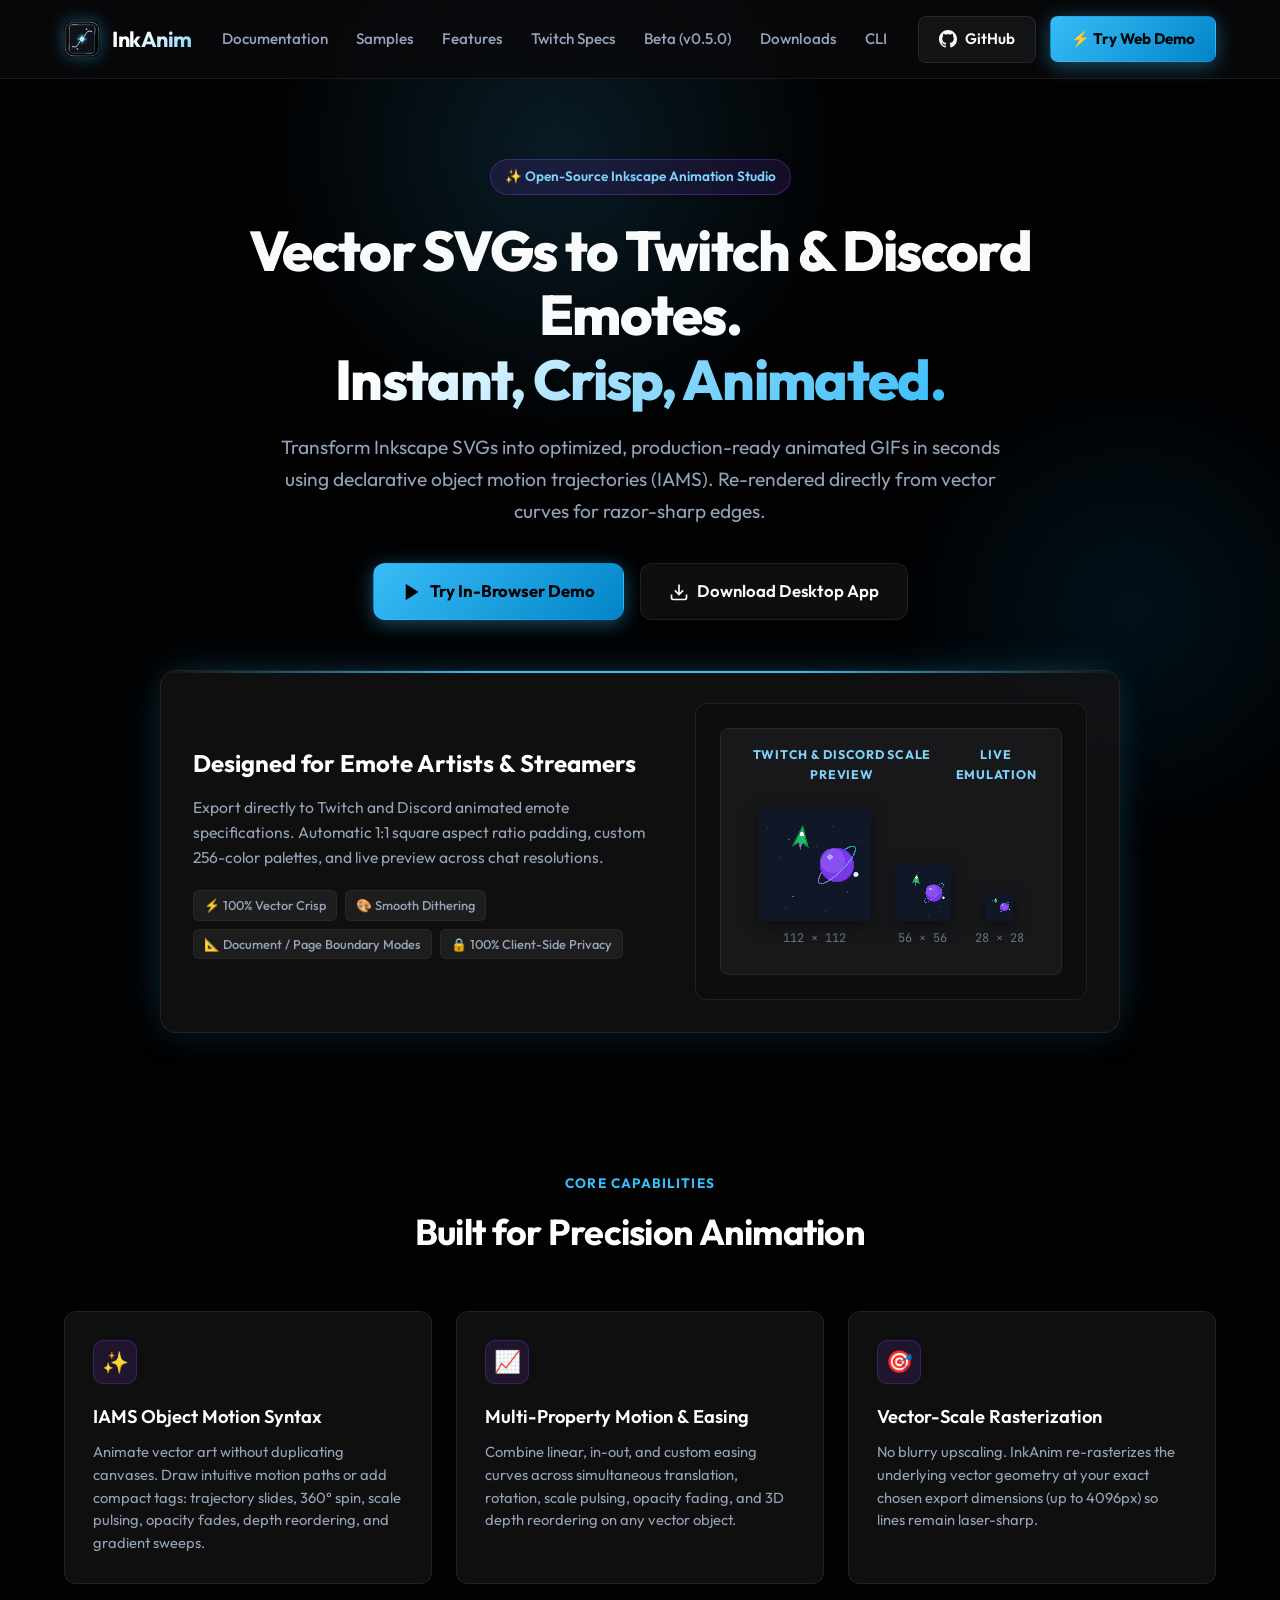
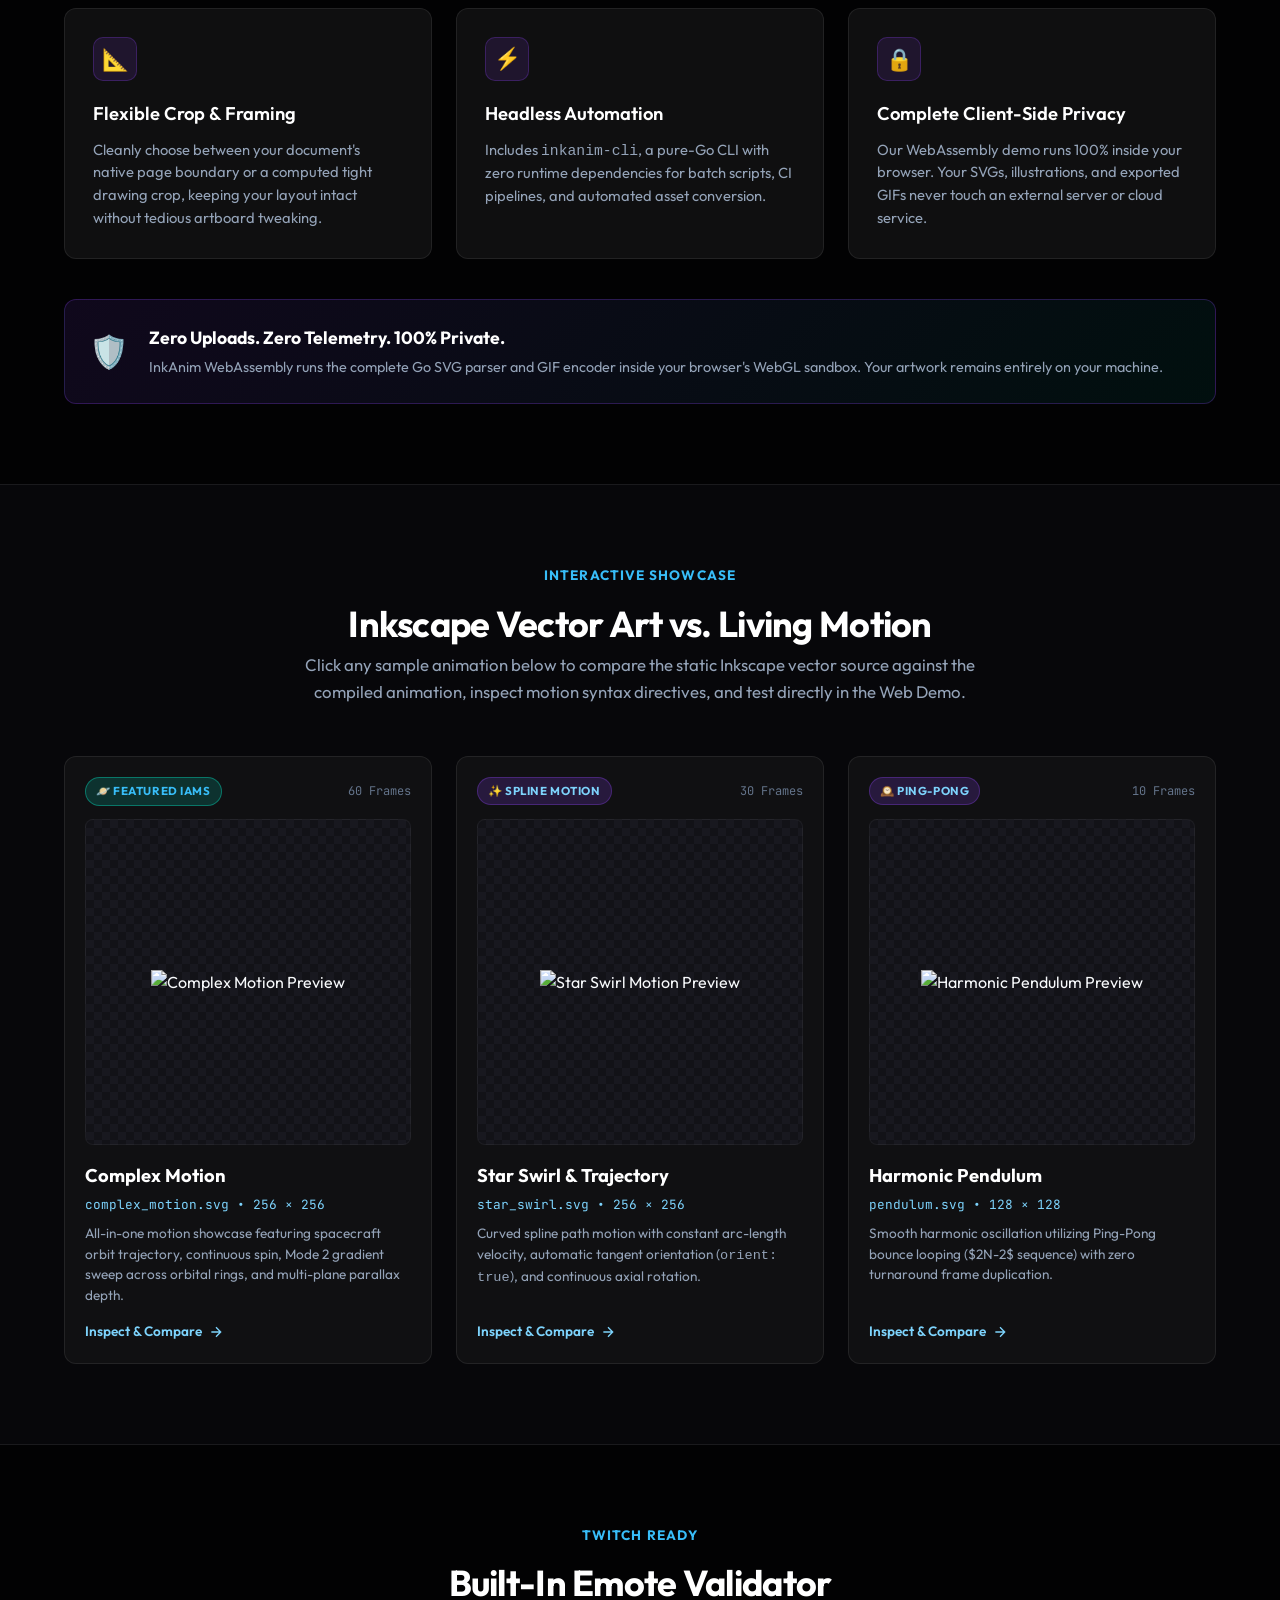
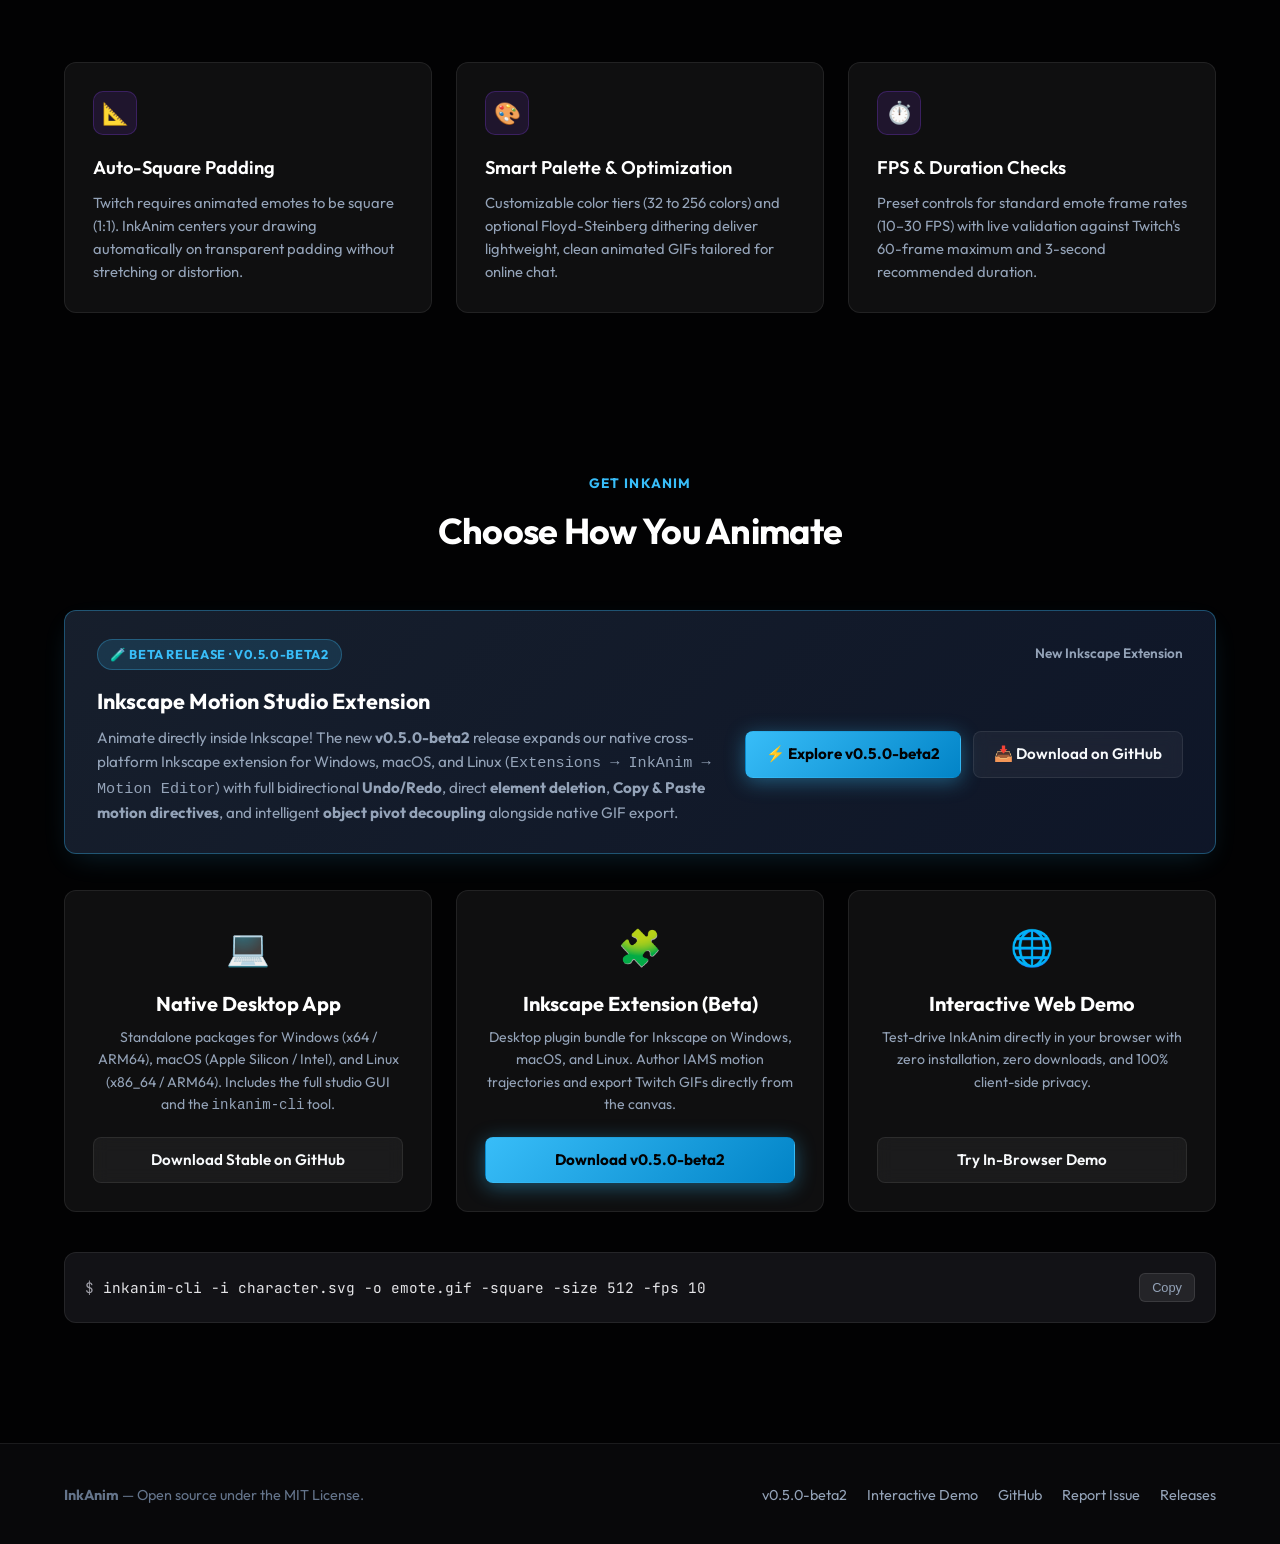
==== commit 88471c51: "docs(web): update landing pages and screenshots for v0.5.0-beta2" ====
--- a/web/landing/index.html
+++ b/web/landing/index.html
@@ -296,21 +296,21 @@
       <!-- Beta Release Section -->
       <div id="beta" class="beta-box">
         <div class="beta-header">
-          <span class="beta-badge">🧪 Beta Release · v0.5.0-beta</span>
+          <span class="beta-badge">🧪 Beta Release · v0.5.0-beta2</span>
           <span class="beta-tag">New Inkscape Extension</span>
         </div>
         <div class="beta-body">
           <div class="beta-text">
             <h3>Inkscape Motion Studio Extension</h3>
             <p>
-              Animate directly inside Inkscape! The new <strong>v0.5.0-beta</strong> release introduces our native cross-platform Inkscape extension for Windows, macOS, and Linux (<code>Extensions &rarr; InkAnim &rarr; Motion Editor</code>), featuring full-height <strong>Layers &amp; Motion</strong>, <strong>Frames</strong>, and <strong>Export</strong> tabs, dedicated parameter widgets, clamp-and-hold pose preservation, and native GIF export.
+              Animate directly inside Inkscape! The new <strong>v0.5.0-beta2</strong> release expands our native cross-platform Inkscape extension for Windows, macOS, and Linux (<code>Extensions &rarr; InkAnim &rarr; Motion Editor</code>) with full bidirectional <strong>Undo/Redo</strong>, direct <strong>element deletion</strong>, <strong>Copy &amp; Paste motion directives</strong>, and intelligent <strong>object pivot decoupling</strong> alongside native GIF export.
             </p>
           </div>
           <div class="beta-actions">
             <a href="beta/" class="btn btn-primary">
-              ⚡ Explore v0.5.0-beta
+              ⚡ Explore v0.5.0-beta2
             </a>
-            <a href="https://github.com/mrpoundsign/InkAnim/releases/tag/v0.5.0-beta" target="_blank" rel="noopener noreferrer" class="btn btn-secondary">
+            <a href="https://github.com/mrpoundsign/InkAnim/releases/tag/v0.5.0-beta2" target="_blank" rel="noopener noreferrer" class="btn btn-secondary">
               📥 Download on GitHub
             </a>
           </div>
@@ -335,8 +335,8 @@
             <div class="download-platform">Inkscape Extension (Beta)</div>
             <div class="download-info">Desktop plugin bundle for Inkscape on Windows, macOS, and Linux. Author IAMS motion trajectories and export Twitch GIFs directly from the canvas.</div>
           </div>
-          <a href="https://github.com/mrpoundsign/InkAnim/releases/tag/v0.5.0-beta" target="_blank" rel="noopener noreferrer" class="btn btn-primary">
-            Download v0.5.0-beta
+          <a href="https://github.com/mrpoundsign/InkAnim/releases/tag/v0.5.0-beta2" target="_blank" rel="noopener noreferrer" class="btn btn-primary">
+            Download v0.5.0-beta2
           </a>
         </div>
 
@@ -371,7 +371,7 @@
         <strong>InkAnim</strong> — Open source under the MIT License.
       </div>
       <ul class="footer-links">
-        <li><a href="beta/" class="footer-link">v0.5.0-beta</a></li>
+        <li><a href="beta/" class="footer-link">v0.5.0-beta2</a></li>
         <li><a href="./demo/" class="footer-link">Interactive Demo</a></li>
         <li><a href="https://github.com/mrpoundsign/InkAnim" target="_blank" rel="noopener noreferrer" class="footer-link">GitHub</a></li>
         <li><a href="https://github.com/mrpoundsign/InkAnim/issues" target="_blank" rel="noopener noreferrer" class="footer-link">Report Issue</a></li>
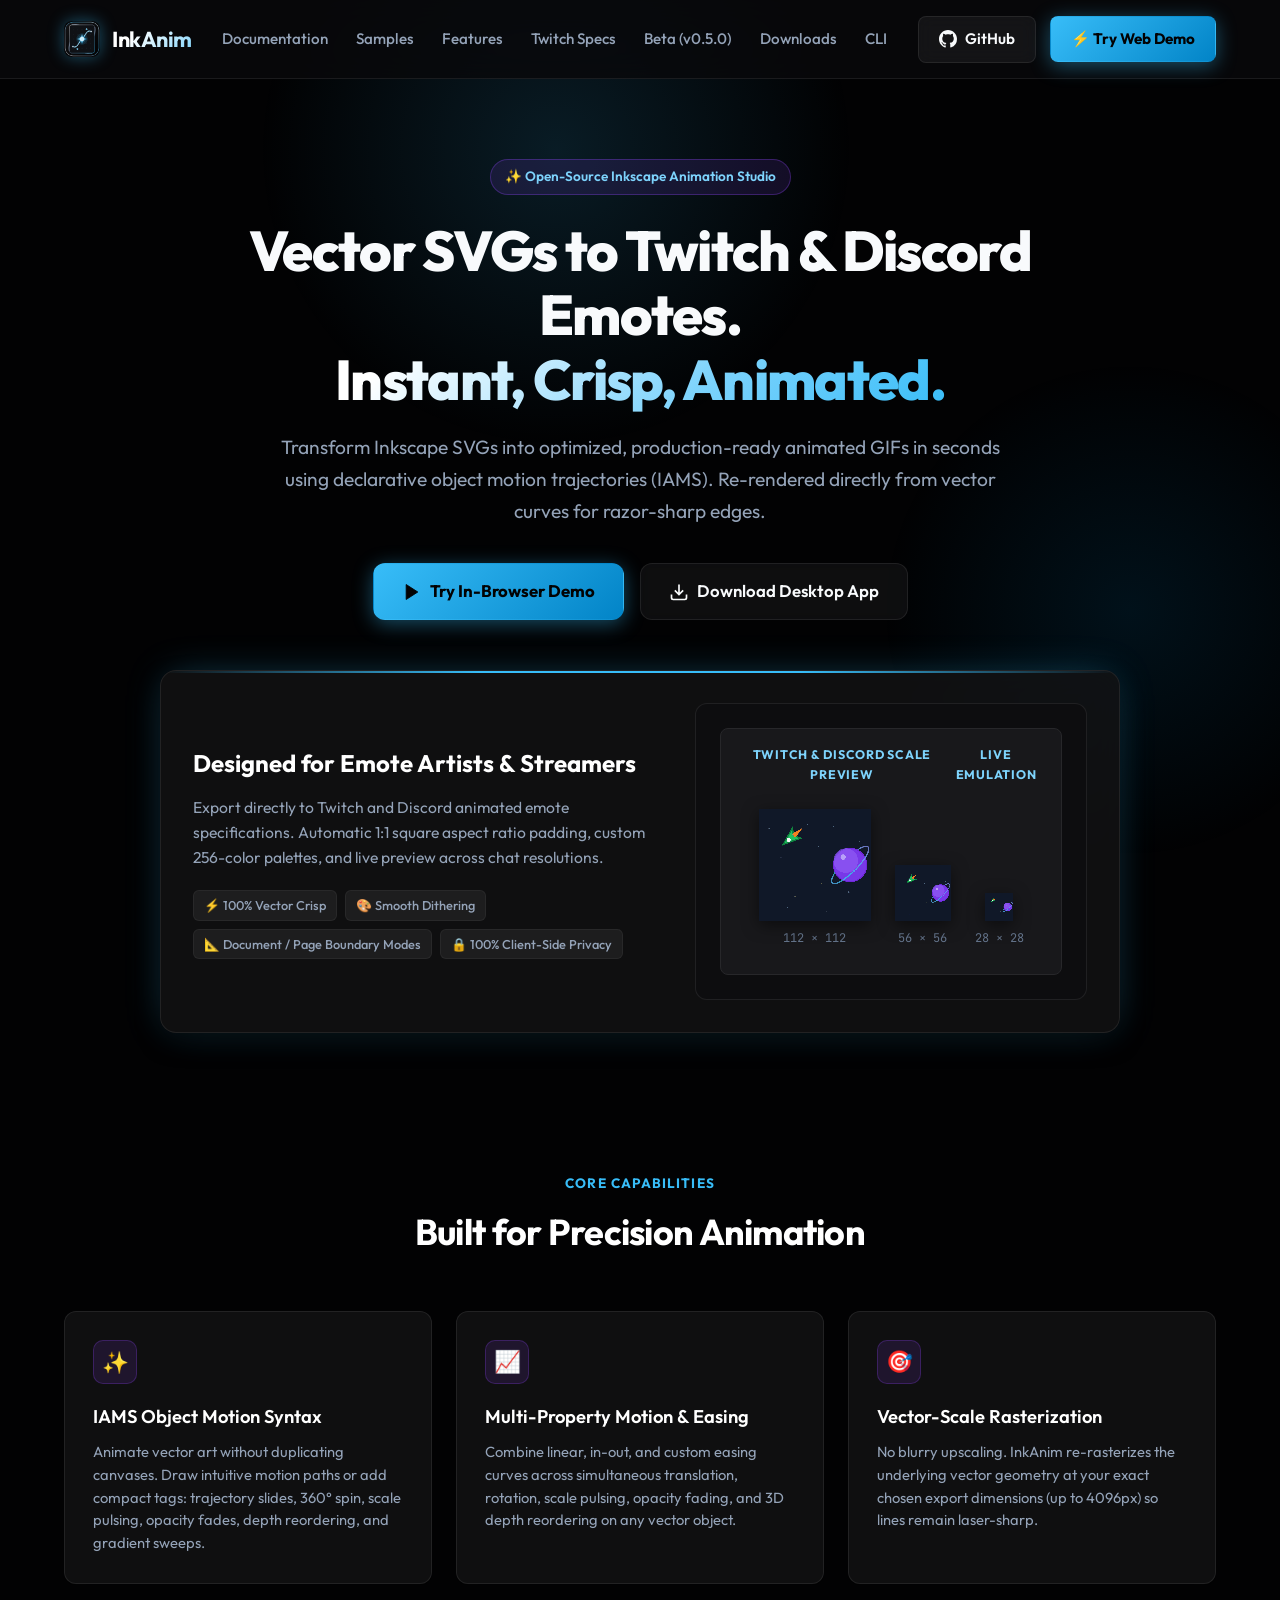
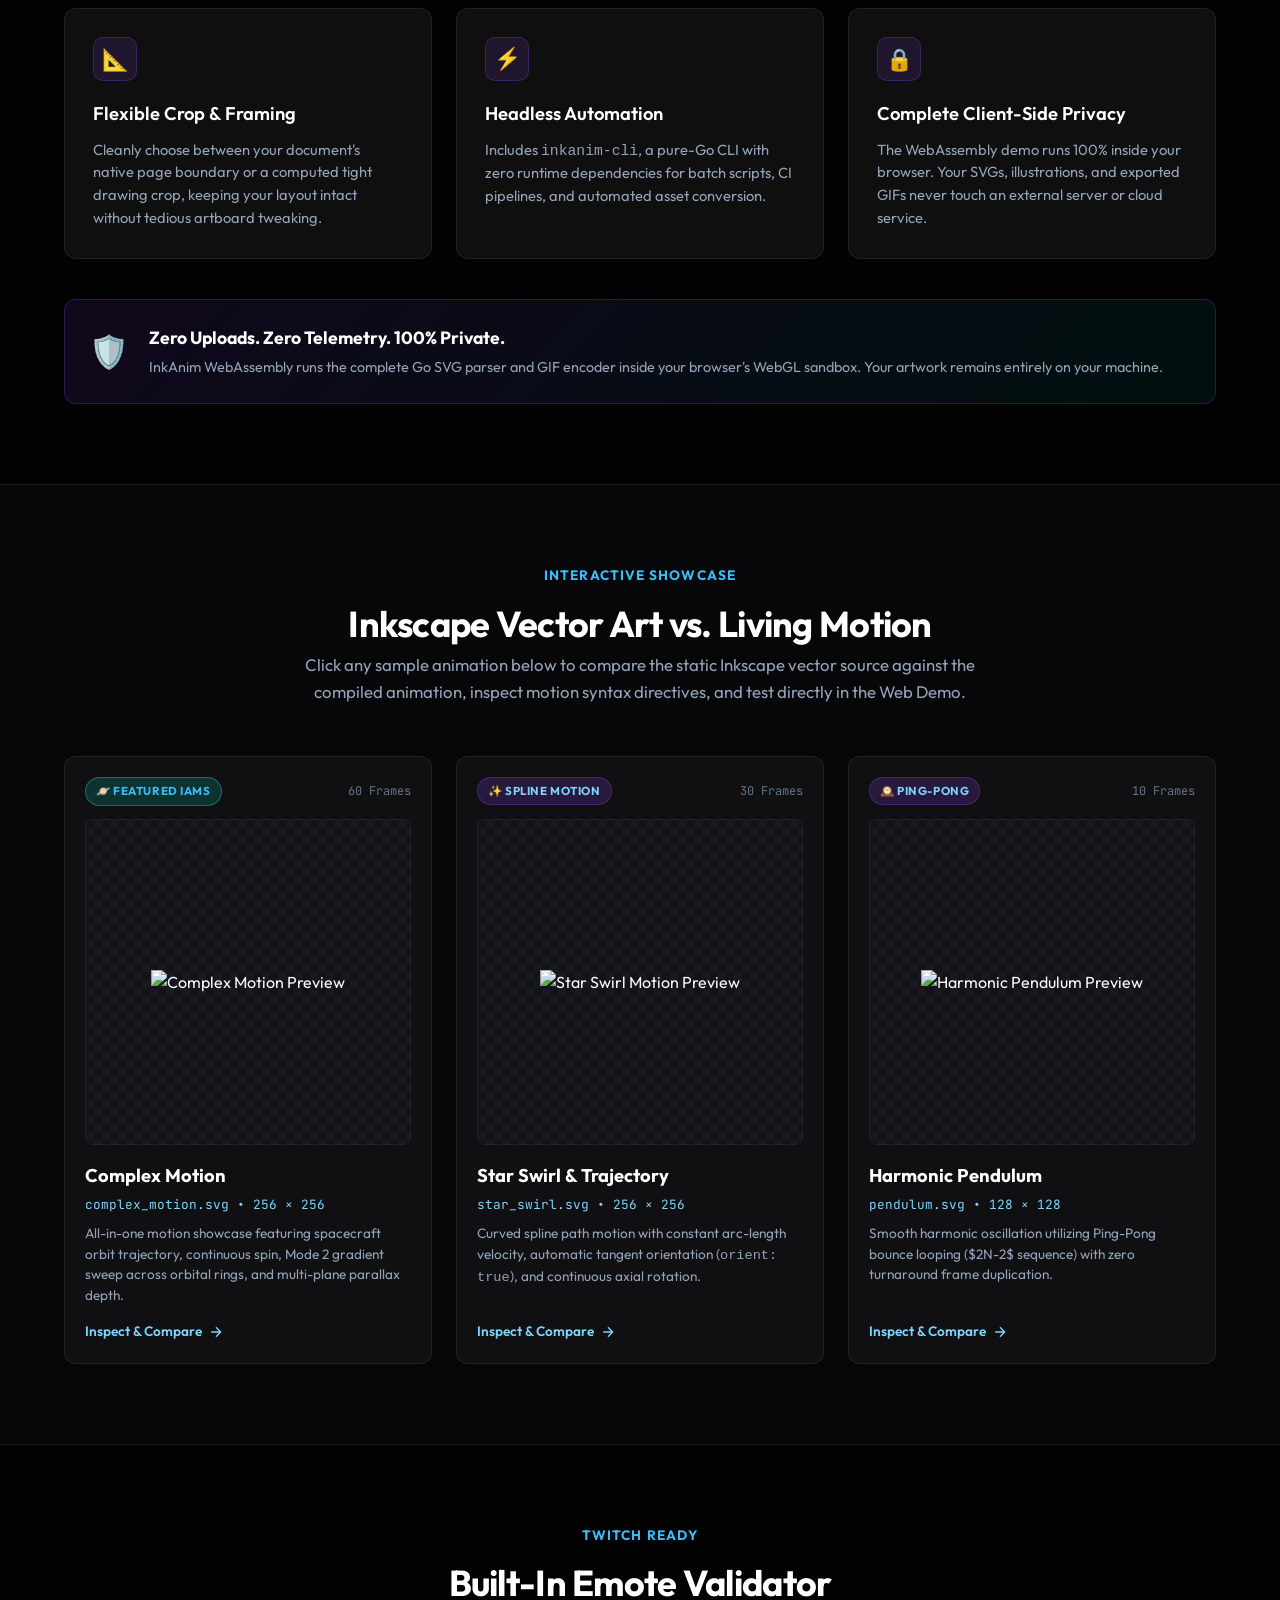
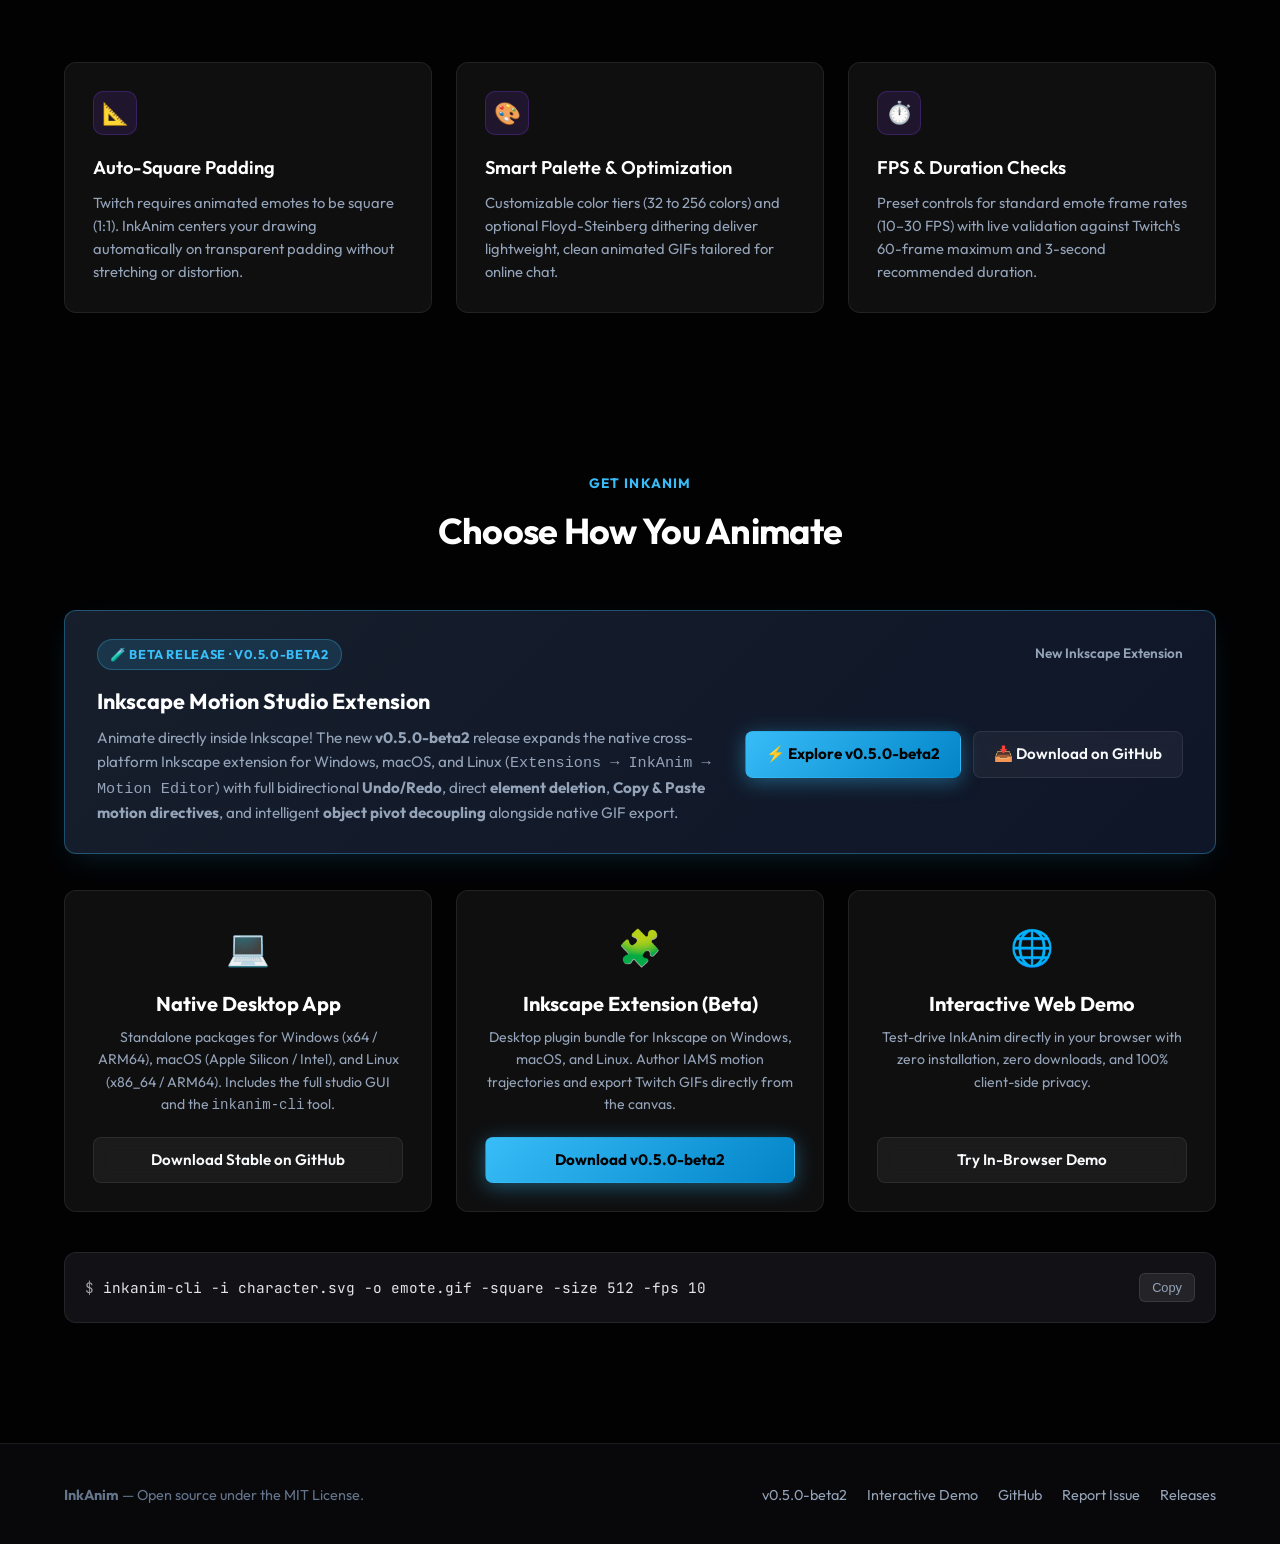
==== commit f18714b7: "chore: tone down marketing pronouns in web landing pages" ====
--- a/web/landing/index.html
+++ b/web/landing/index.html
@@ -161,7 +161,7 @@
           <div class="feature-icon">🔒</div>
           <h3 class="feature-title">Complete Client-Side Privacy</h3>
           <p class="feature-desc">
-            Our WebAssembly demo runs 100% inside your browser. Your SVGs, illustrations, and exported GIFs never touch an external server or cloud service.
+            The WebAssembly demo runs 100% inside your browser. Your SVGs, illustrations, and exported GIFs never touch an external server or cloud service.
           </p>
         </div>
       </div>
@@ -303,7 +303,7 @@
           <div class="beta-text">
             <h3>Inkscape Motion Studio Extension</h3>
             <p>
-              Animate directly inside Inkscape! The new <strong>v0.5.0-beta2</strong> release expands our native cross-platform Inkscape extension for Windows, macOS, and Linux (<code>Extensions &rarr; InkAnim &rarr; Motion Editor</code>) with full bidirectional <strong>Undo/Redo</strong>, direct <strong>element deletion</strong>, <strong>Copy &amp; Paste motion directives</strong>, and intelligent <strong>object pivot decoupling</strong> alongside native GIF export.
+              Animate directly inside Inkscape! The new <strong>v0.5.0-beta2</strong> release expands the native cross-platform Inkscape extension for Windows, macOS, and Linux (<code>Extensions &rarr; InkAnim &rarr; Motion Editor</code>) with full bidirectional <strong>Undo/Redo</strong>, direct <strong>element deletion</strong>, <strong>Copy &amp; Paste motion directives</strong>, and intelligent <strong>object pivot decoupling</strong> alongside native GIF export.
             </p>
           </div>
           <div class="beta-actions">
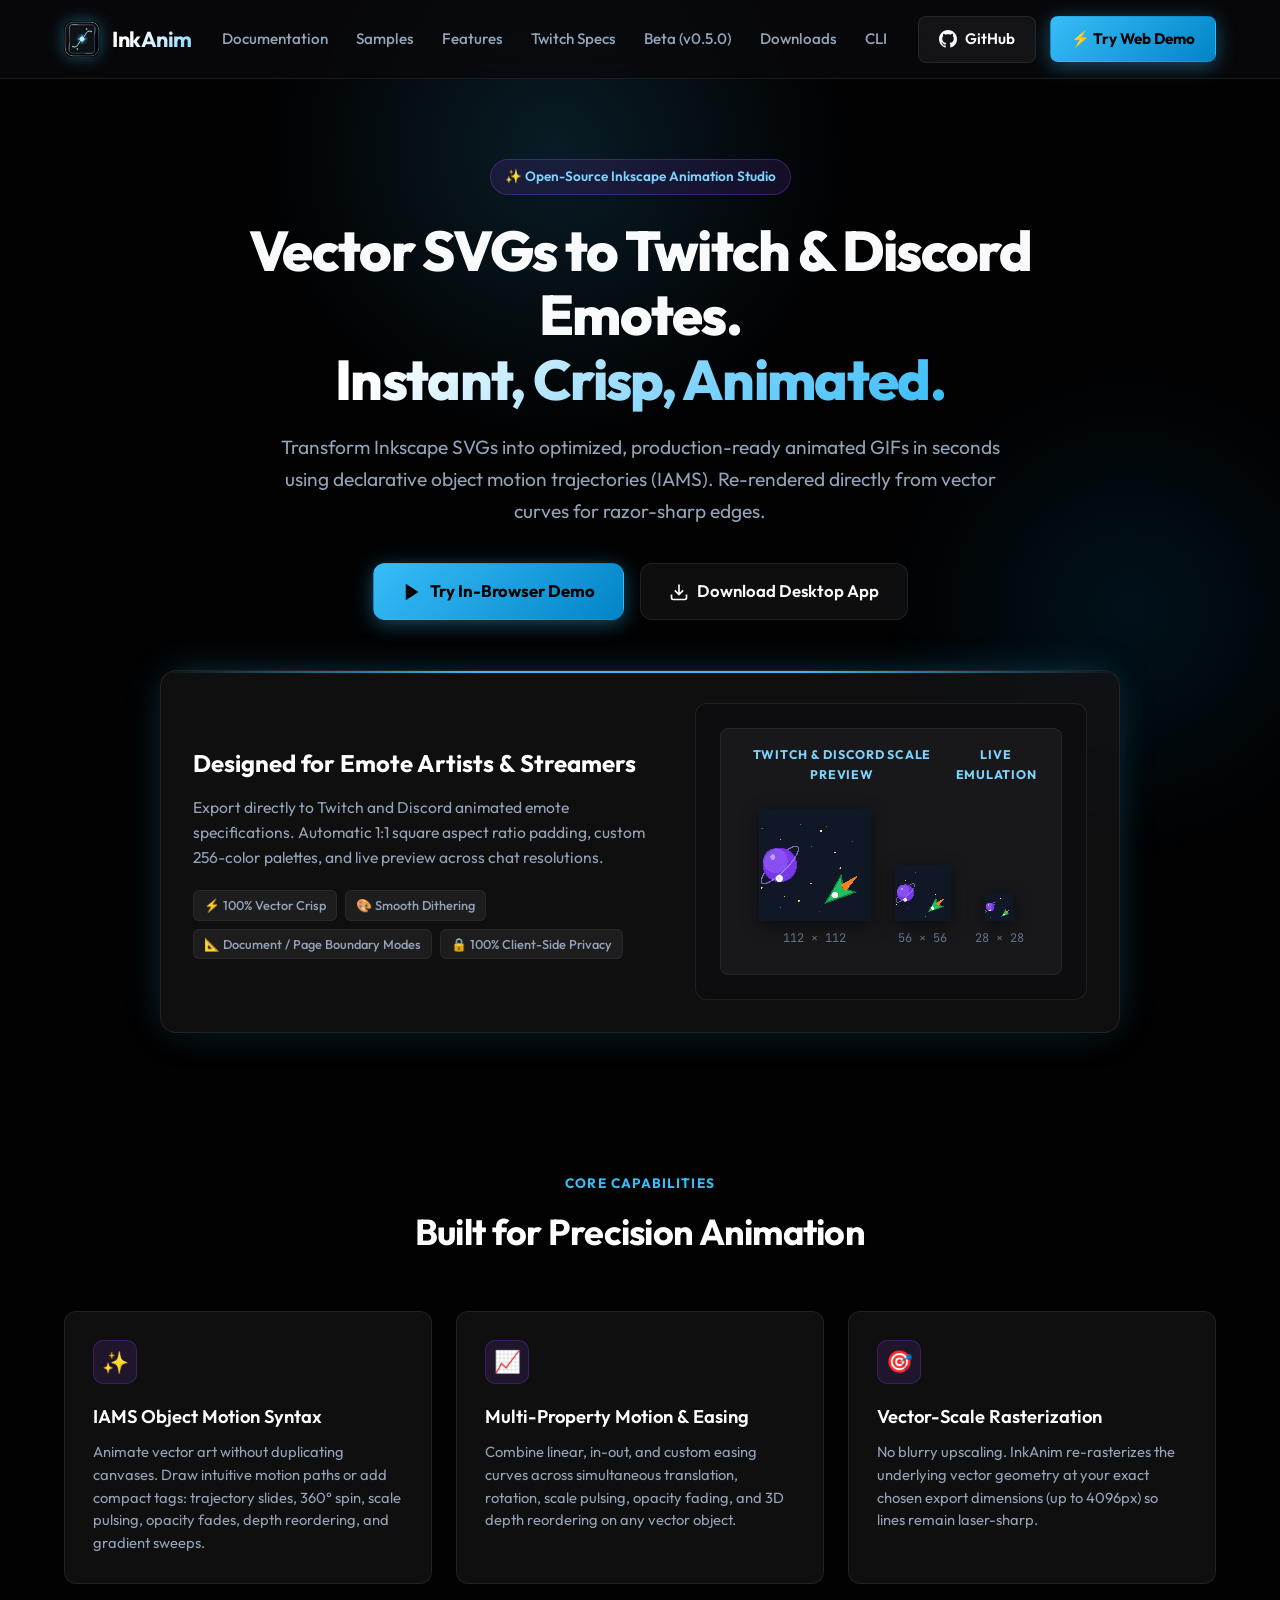
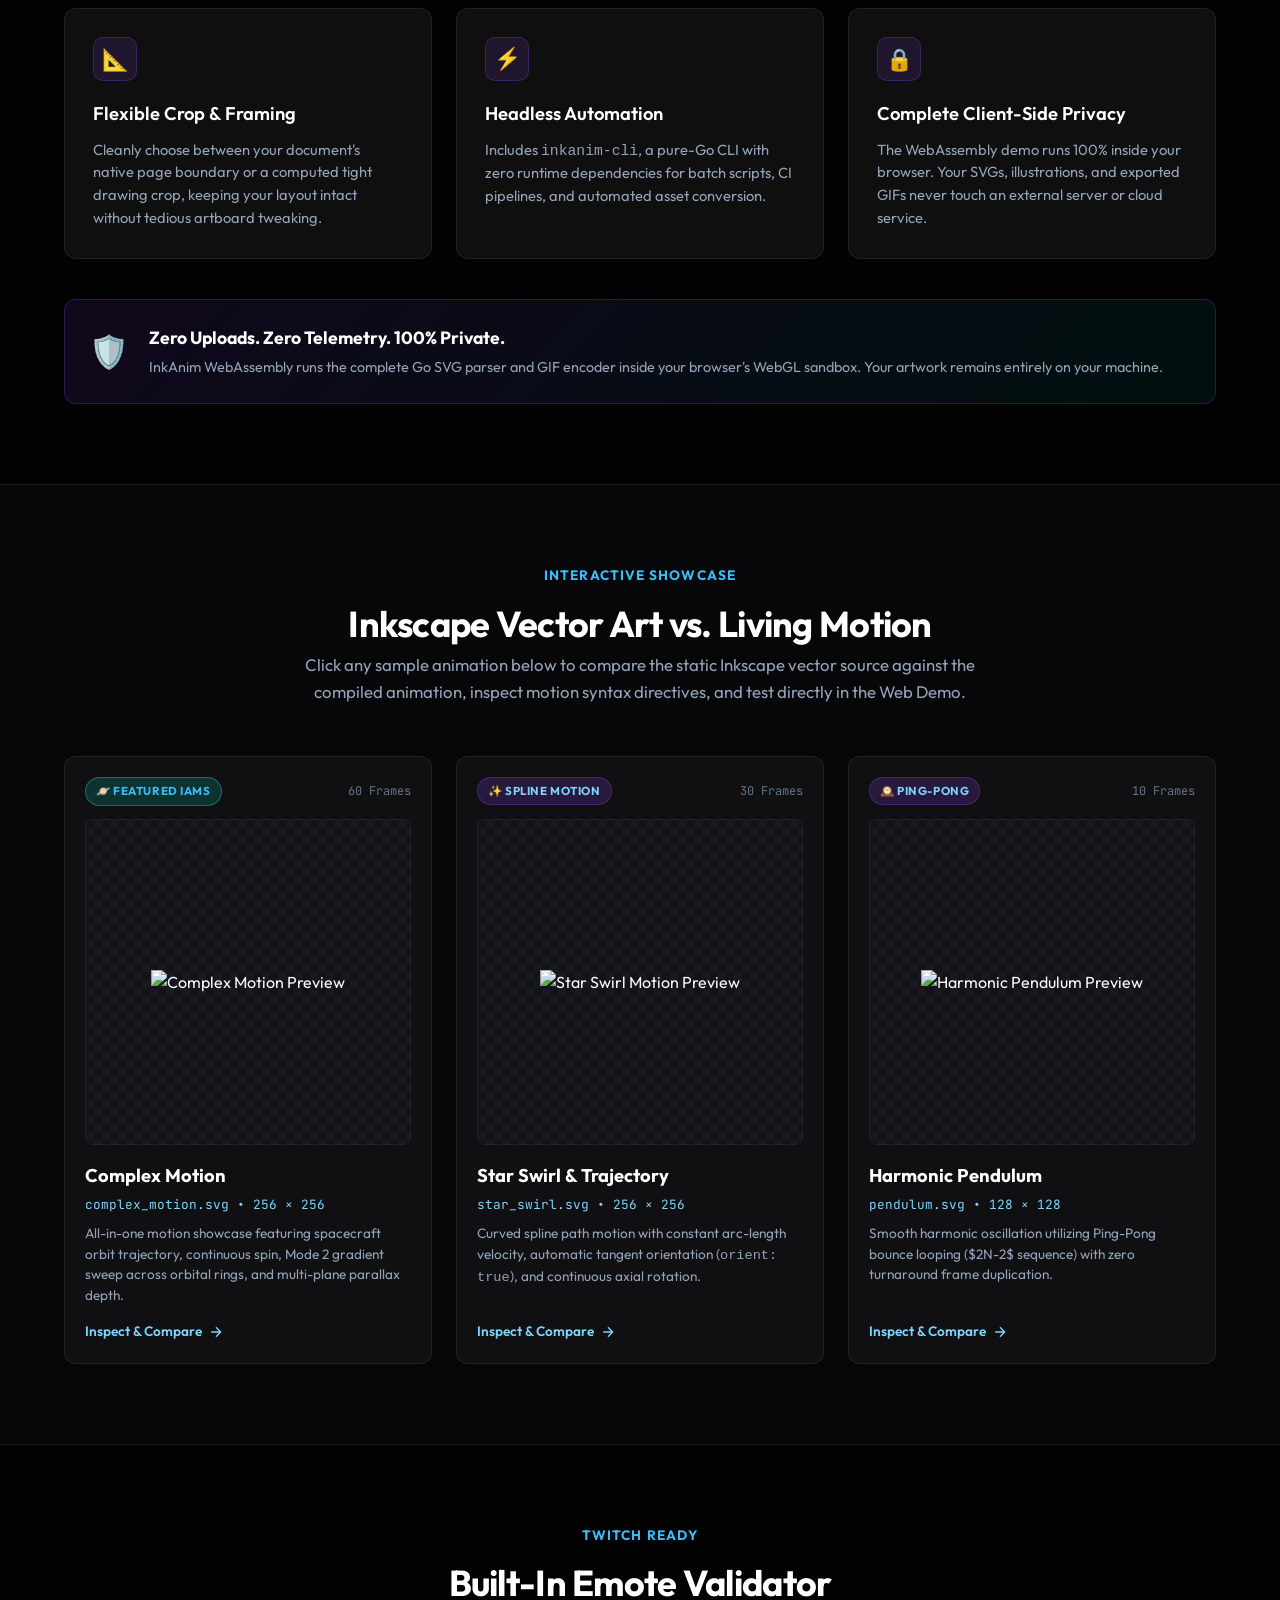
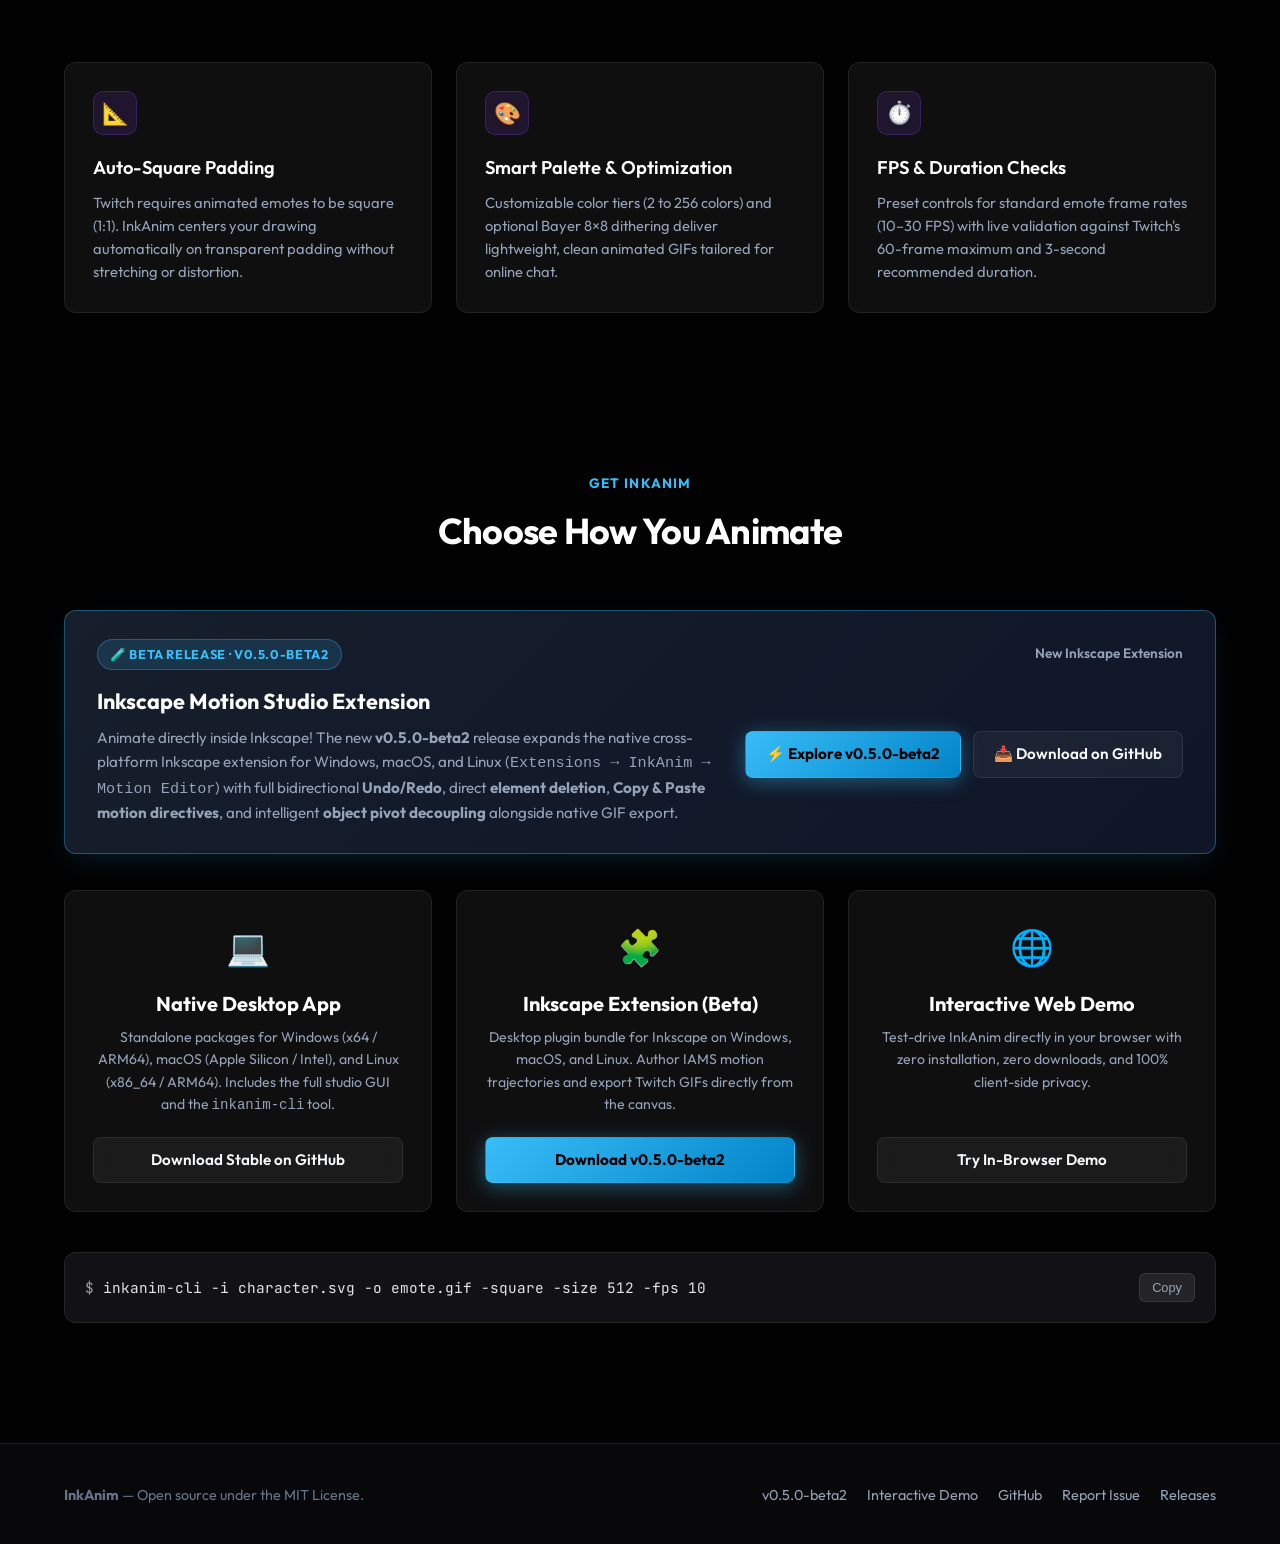
==== commit b707d7b1: "chore: update documentation and comments from Floyd-Steinberg to Bayer 8x8 dithering (#117)" ====
--- a/web/landing/index.html
+++ b/web/landing/index.html
@@ -272,7 +272,7 @@
           <div class="feature-icon">🎨</div>
           <h3 class="feature-title">Smart Palette & Optimization</h3>
           <p class="feature-desc">
-            Customizable color tiers (32 to 256 colors) and optional Floyd-Steinberg dithering deliver lightweight, clean animated GIFs tailored for online chat.
+            Customizable color tiers (2 to 256 colors) and optional Bayer 8×8 dithering deliver lightweight, clean animated GIFs tailored for online chat.
           </p>
         </div>
         <div class="feature-card">
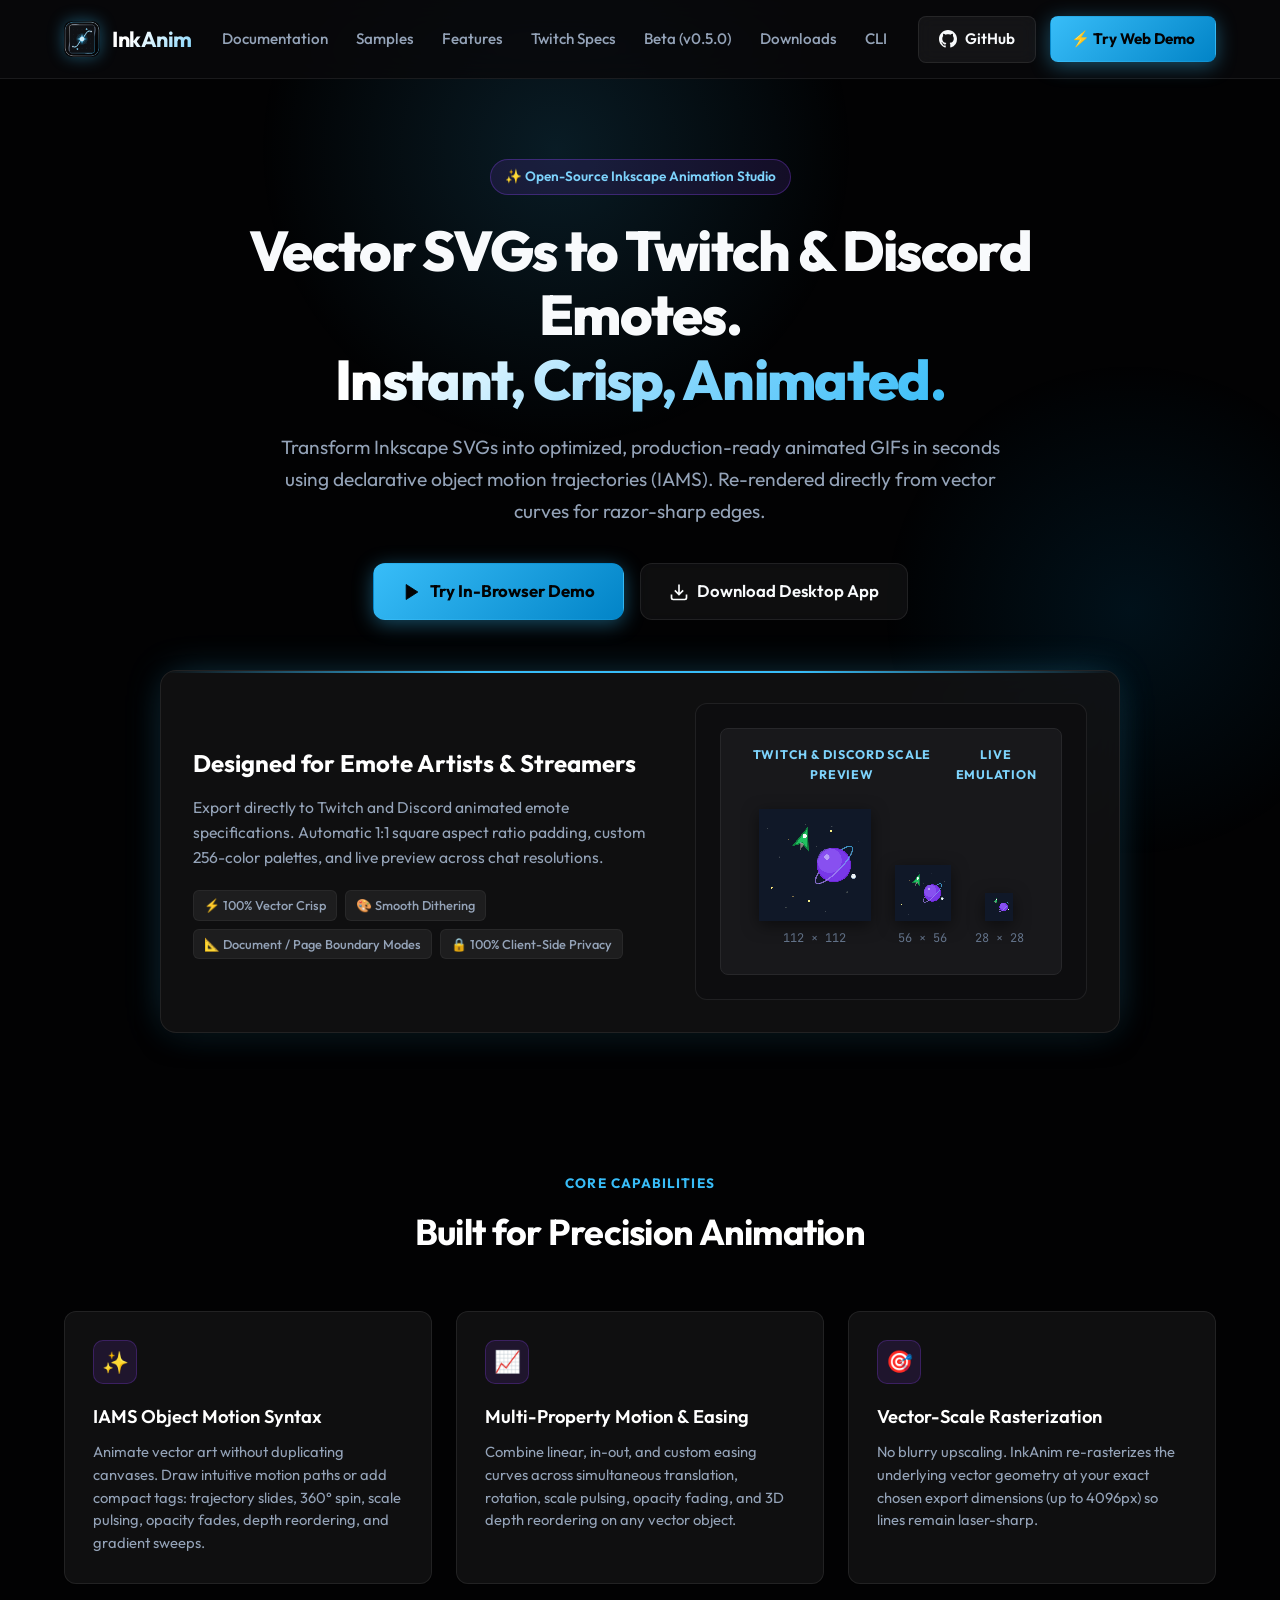
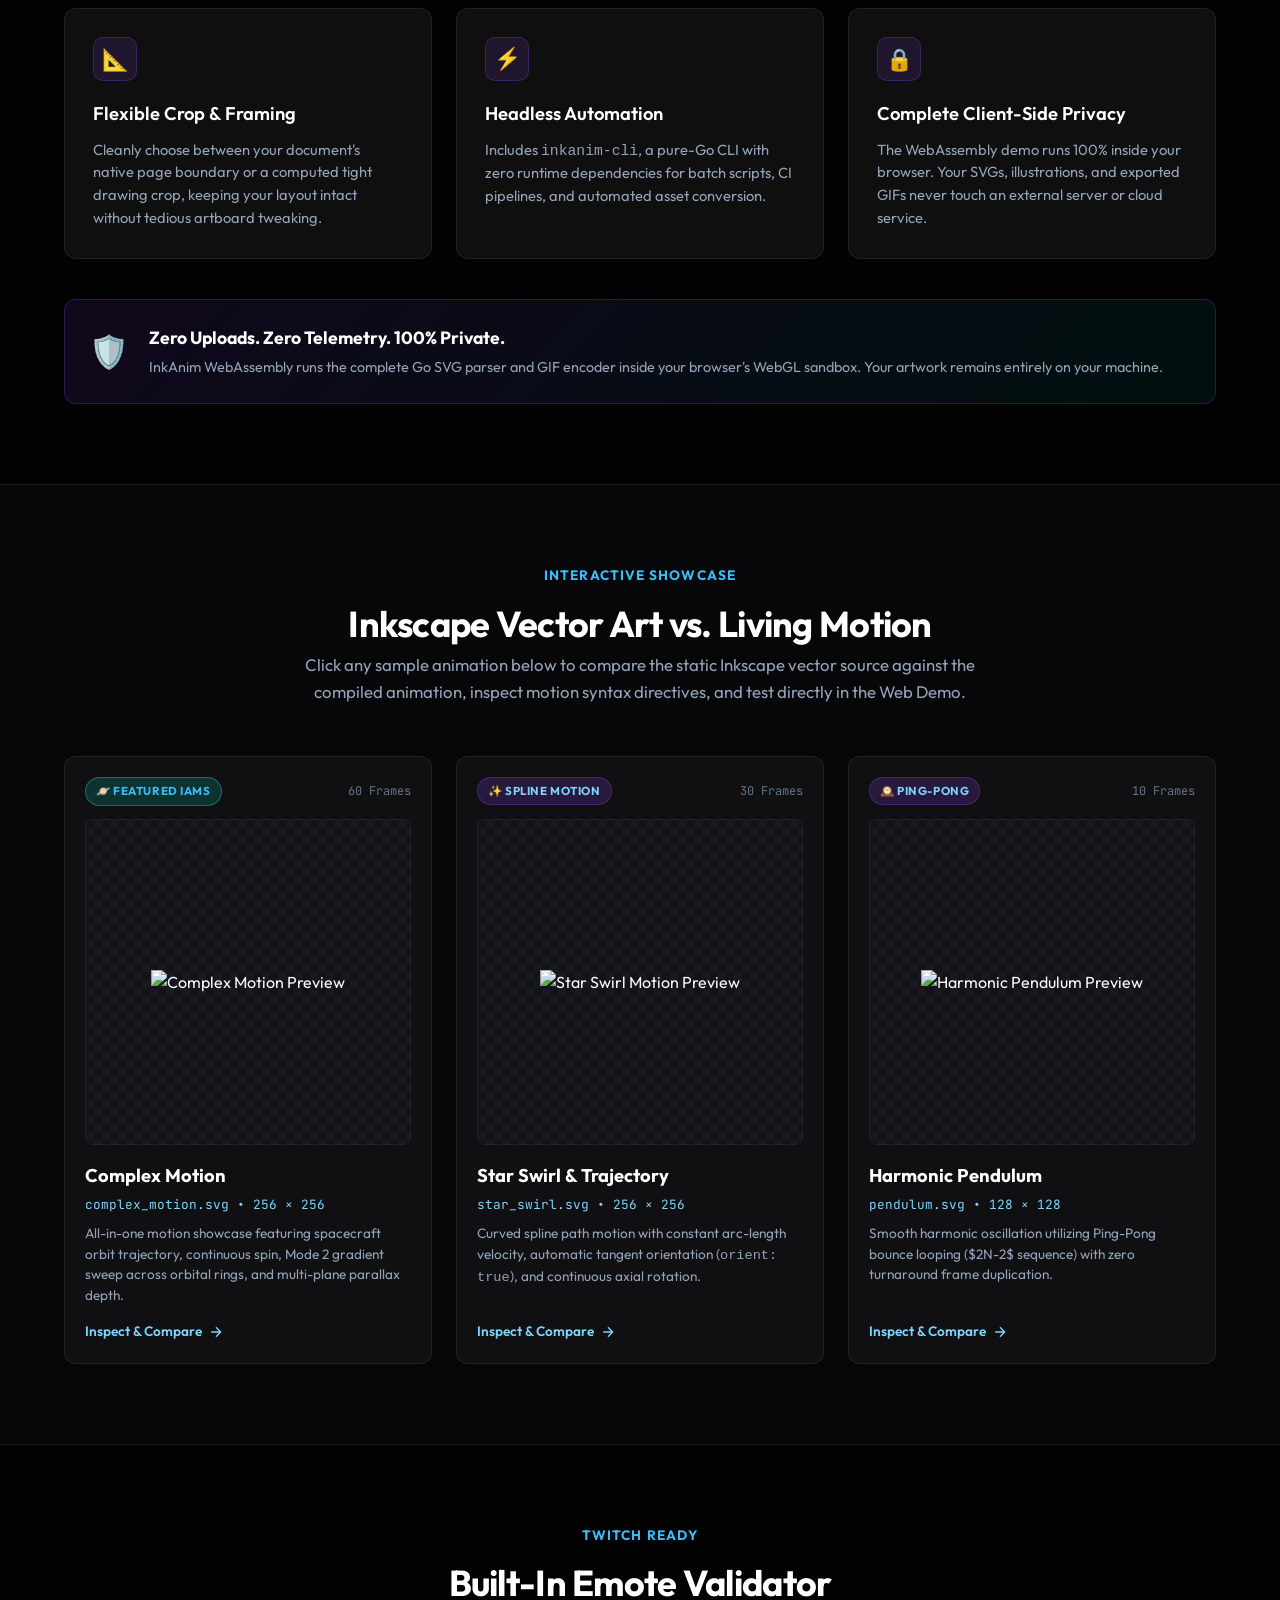
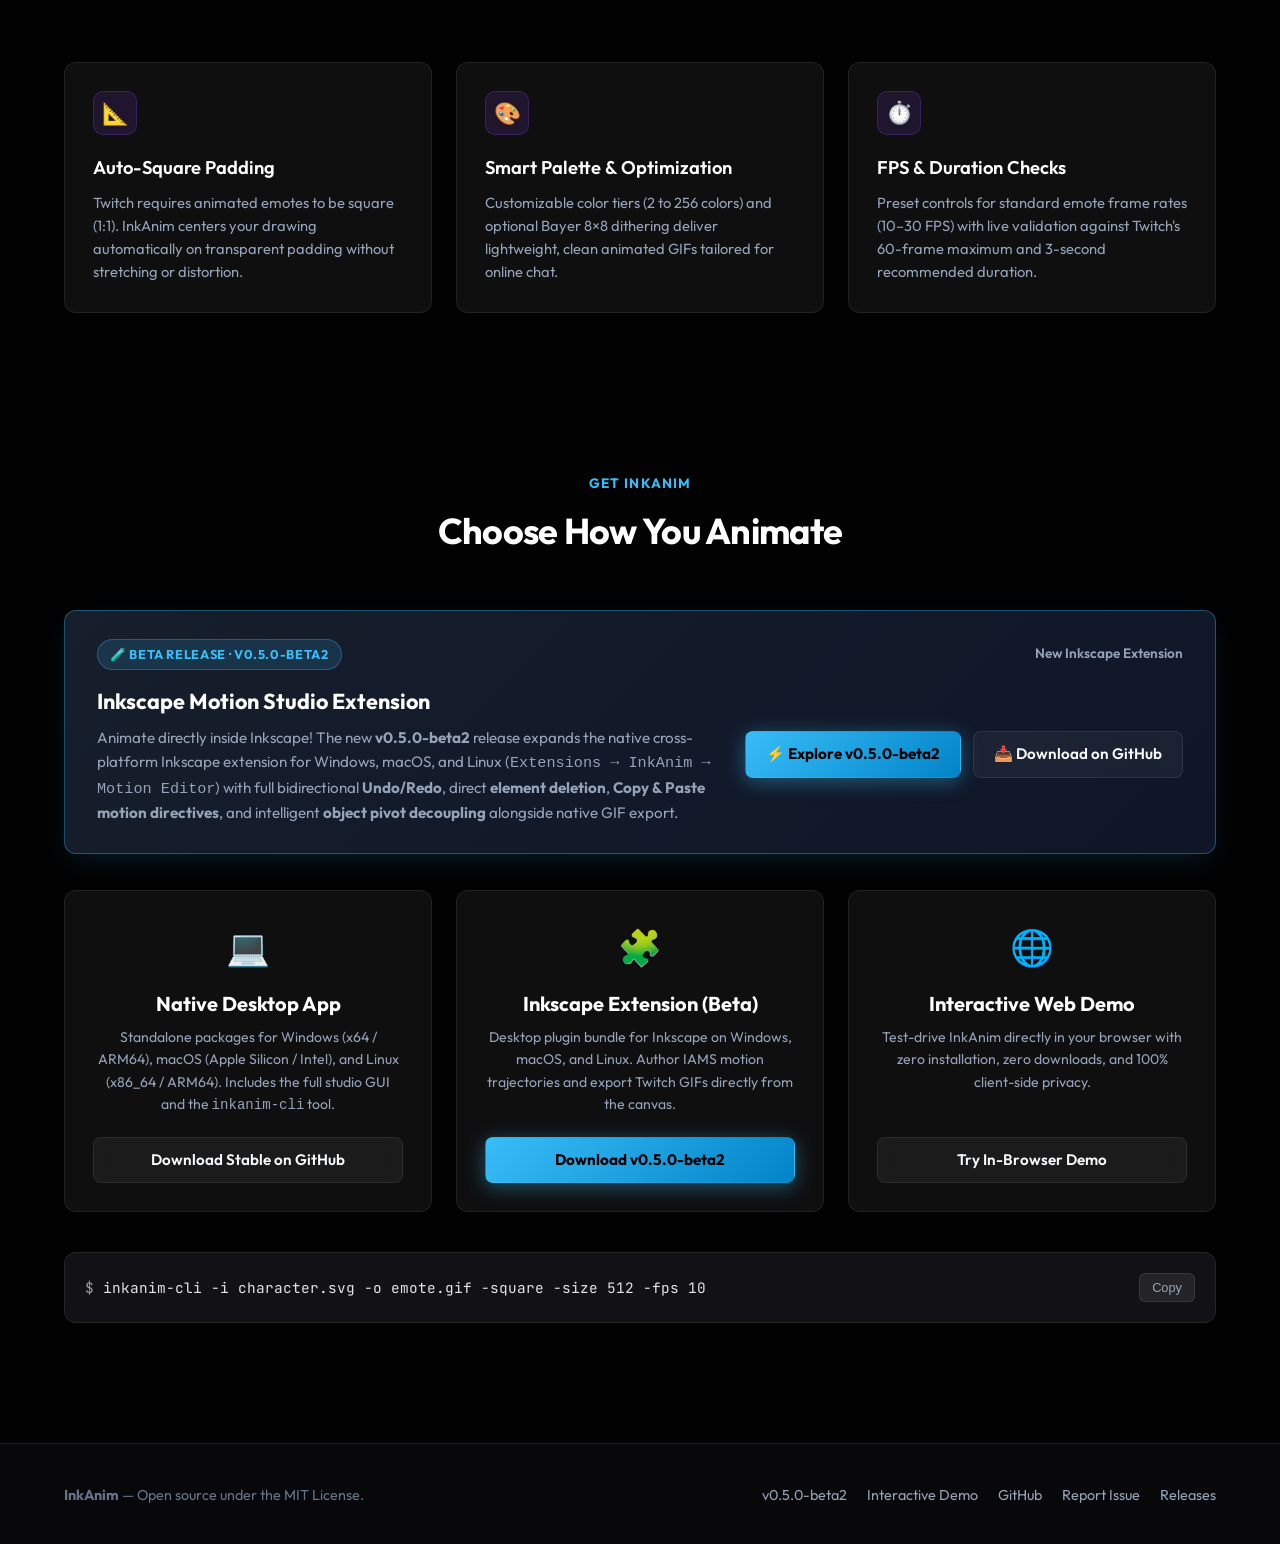
==== commit 0ed1ac25: "docs(seo): add canonical URLs and update demo links to mrpoundsign.com" ====
--- a/web/landing/index.html
+++ b/web/landing/index.html
@@ -5,6 +5,7 @@
   <meta name="viewport" content="width=device-width, initial-scale=1.0">
   <title>InkAnim — Inkscape SVG to Twitch & Discord Animated GIF Studio</title>
   <meta name="description" content="Transform Inkscape SVGs into optimized, production-ready animated GIFs for Twitch, Discord, and the web using declarative motion syntax. Native desktop apps and in-browser WebAssembly demo.">
+  <link rel="canonical" href="https://mrpoundsign.com/InkAnim/">
   <link rel="icon" type="image/png" href="icon.png">
   <link rel="preconnect" href="https://fonts.googleapis.com">
   <link rel="preconnect" href="https://fonts.gstatic.com" crossorigin>
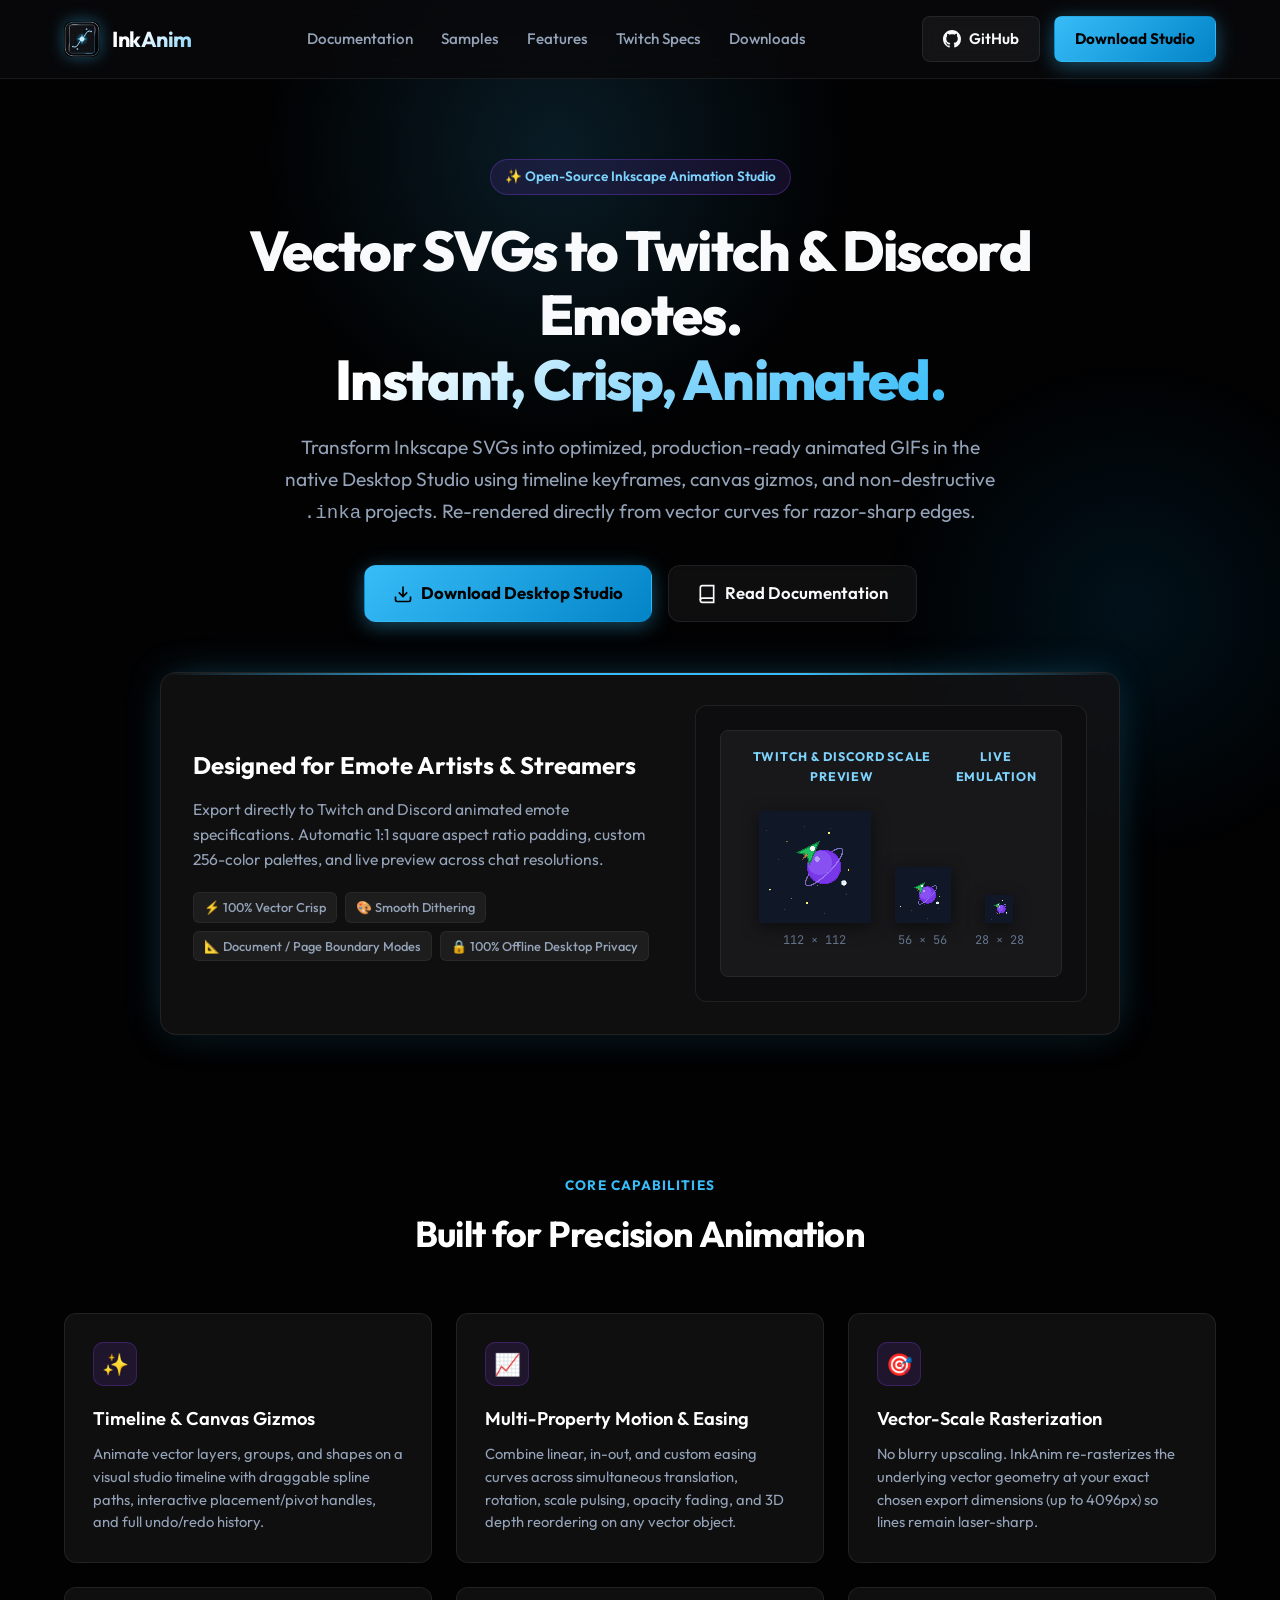
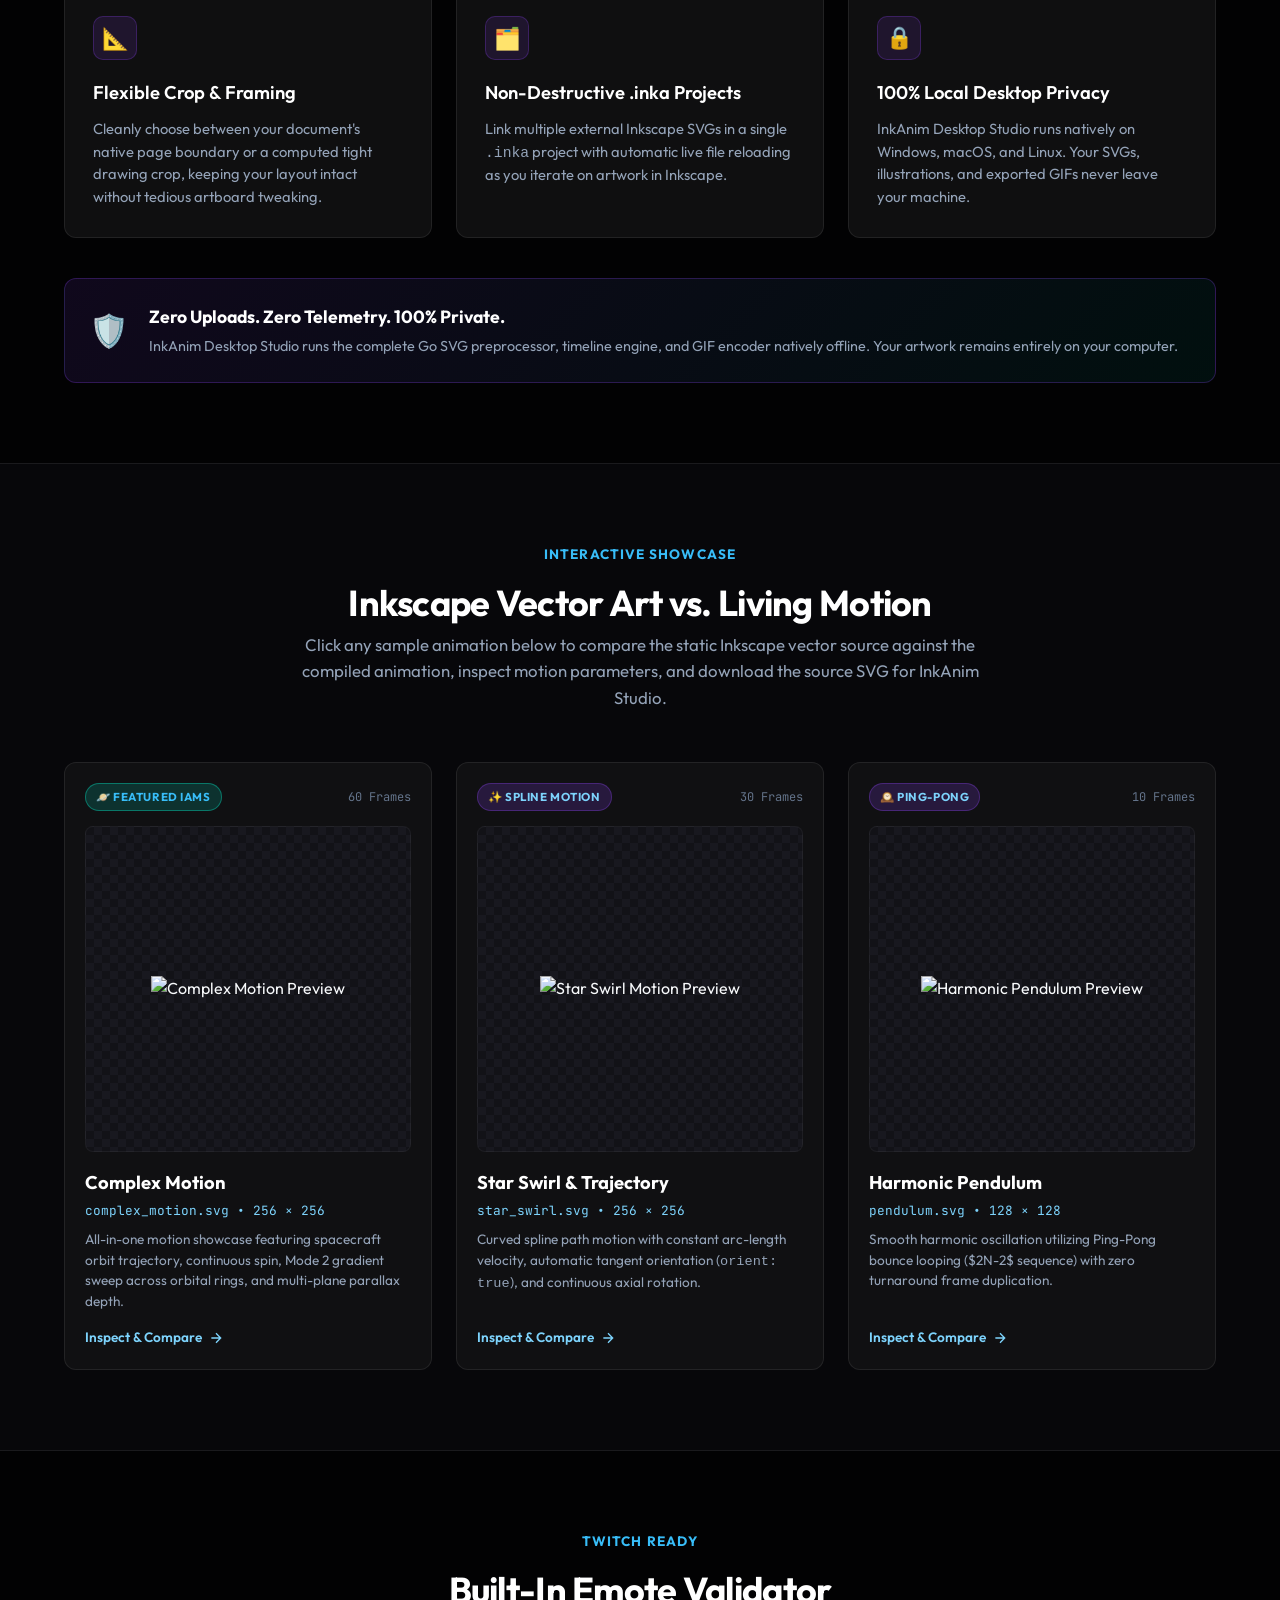
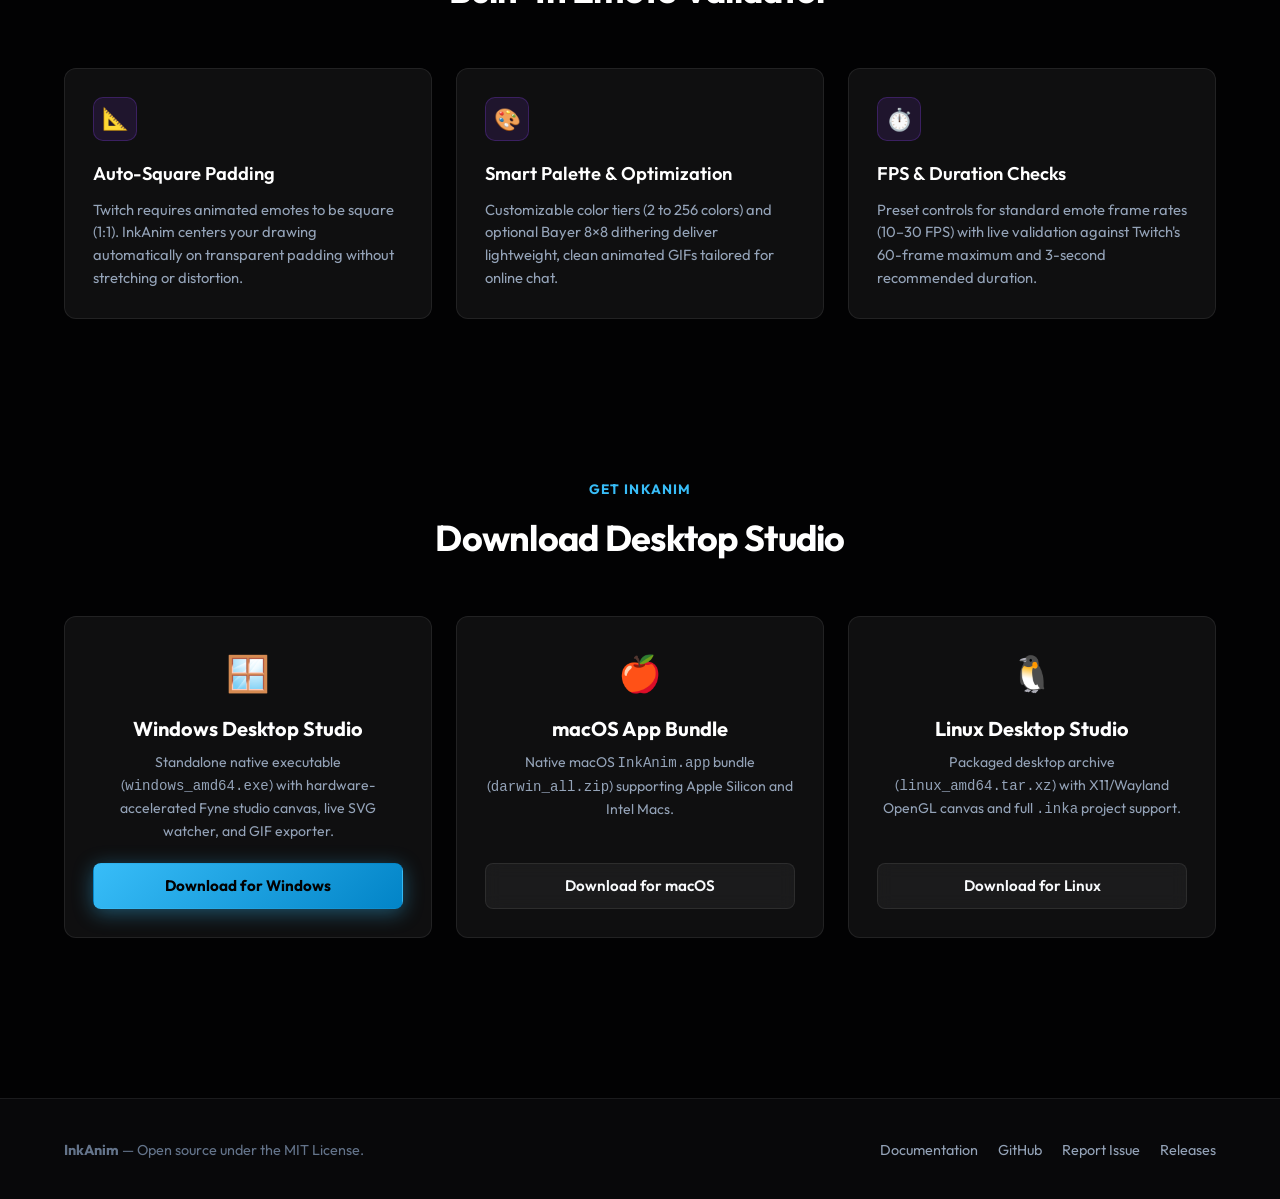
==== commit 434291e8: "refactor: consolidate onto Desktop Studio and static GitHub Pages (Closes #146)" ====
--- a/web/landing/index.html
+++ b/web/landing/index.html
@@ -4,7 +4,7 @@
   <meta charset="UTF-8">
   <meta name="viewport" content="width=device-width, initial-scale=1.0">
   <title>InkAnim — Inkscape SVG to Twitch & Discord Animated GIF Studio</title>
-  <meta name="description" content="Transform Inkscape SVGs into optimized, production-ready animated GIFs for Twitch, Discord, and the web using declarative motion syntax. Native desktop apps and in-browser WebAssembly demo.">
+  <meta name="description" content="Transform Inkscape SVGs into optimized, production-ready animated GIFs for Twitch, Discord, and the web using InkAnim Desktop Studio.">
   <link rel="canonical" href="https://mrpoundsign.com/InkAnim/">
   <link rel="icon" type="image/png" href="icon.png">
   <link rel="preconnect" href="https://fonts.googleapis.com">
@@ -28,17 +28,15 @@
         <li><a href="#samples" class="nav-link">Samples</a></li>
         <li><a href="#features" class="nav-link">Features</a></li>
         <li><a href="#twitch" class="nav-link">Twitch Specs</a></li>
-        <li><a href="beta/" class="nav-link">Beta (v0.5.0)</a></li>
         <li><a href="#downloads" class="nav-link">Downloads</a></li>
-        <li><a href="#cli" class="nav-link">CLI</a></li>
       </ul>
       <div class="nav-actions">
         <a href="https://github.com/mrpoundsign/InkAnim" target="_blank" rel="noopener noreferrer" class="btn btn-secondary">
           <svg width="18" height="18" viewBox="0 0 24 24" fill="currentColor"><path d="M12 0C5.37 0 0 5.37 0 12c0 5.31 3.435 9.795 8.205 11.385.6.105.825-.255.825-.57 0-.285-.015-1.23-.015-2.235-3.015.555-3.795-.735-4.035-1.41-.135-.345-.72-1.41-1.23-1.695-.42-.225-1.02-.78-.015-.795.945-.015 1.62.87 1.845 1.23 1.08 1.815 2.805 1.305 3.495.99.105-.78.42-1.305.765-1.605-2.67-.3-5.46-1.335-5.46-5.925 0-1.305.465-2.385 1.23-3.225-.12-.3-.54-1.53.12-3.18 0 0 1.005-.315 3.3 1.23.96-.27 1.98-.405 3-.405s2.04.135 3 .405c2.295-1.56 3.3-1.23 3.3-1.23.66 1.65.24 2.88.12 3.18.765.84 1.23 1.905 1.23 3.225 0 4.605-2.805 5.625-5.475 5.925.435.375.81 1.095.81 2.22 0 1.605-.015 2.895-.015 3.3 0 .315.225.69.825.57A12.02 12.02 0 0024 12c0-6.63-5.37-12-12-12z"/></svg>
           GitHub
         </a>
-        <a href="./demo/" class="btn btn-primary">
-          <span>⚡ Try Web Demo</span>
+        <a href="#downloads" class="btn btn-primary">
+          <span>Download Studio</span>
         </a>
       </div>
     </div>
@@ -55,16 +53,16 @@
         <span class="gradient-text">Instant, Crisp, Animated.</span>
       </h1>
       <p class="hero-description">
-        Transform Inkscape SVGs into optimized, production-ready animated GIFs in seconds using declarative object motion trajectories (IAMS). Re-rendered directly from vector curves for razor-sharp edges.
+        Transform Inkscape SVGs into optimized, production-ready animated GIFs in the native Desktop Studio using timeline keyframes, canvas gizmos, and non-destructive <code>.inka</code> projects. Re-rendered directly from vector curves for razor-sharp edges.
       </p>
       <div class="hero-buttons">
-        <a href="./demo/" class="btn btn-primary btn-lg">
-          <svg width="20" height="20" fill="none" stroke="currentColor" viewBox="0 0 24 24"><polygon points="5 3 19 12 5 21 5 3" fill="currentColor"/></svg>
-          Try In-Browser Demo
+        <a href="#downloads" class="btn btn-primary btn-lg">
+          <svg width="20" height="20" fill="none" stroke="currentColor" viewBox="0 0 24 24" stroke-width="2"><path d="M21 15v4a2 2 0 0 1-2 2H5a2 2 0 0 1-2-2v-4M7 10l5 5 5-5M12 15V3"/></svg>
+          Download Desktop Studio
         </a>
-        <a href="#downloads" class="btn btn-secondary btn-lg">
-          <svg width="20" height="20" fill="none" stroke="currentColor" viewBox="0 0 24 24" stroke-width="2"><path d="M21 15v4a2 2 0 0 1-2 2H5a2 2 0 0 1-2-2v-4M7 10l5 5 5-5M12 15V3"/></svg>
-          Download Desktop App
+        <a href="docs/" class="btn btn-secondary btn-lg">
+          <svg width="20" height="20" fill="none" stroke="currentColor" viewBox="0 0 24 24" stroke-width="2"><path d="M4 19.5A2.5 2.5 0 0 1 6.5 17H20"/><path d="M6.5 2H20v20H6.5A2.5 2.5 0 0 1 4 19.5v-15A2.5 2.5 0 0 1 6.5 2z"/></svg>
+          Read Documentation
         </a>
       </div>
 
@@ -80,7 +78,7 @@
               <span class="pill">⚡ 100% Vector Crisp</span>
               <span class="pill">🎨 Smooth Dithering</span>
               <span class="pill">📐 Document / Page Boundary Modes</span>
-              <span class="pill">🔒 100% Client-Side Privacy</span>
+              <span class="pill">🔒 100% Offline Desktop Privacy</span>
             </div>
           </div>
           <div class="showcase-visual">
@@ -120,9 +118,9 @@
       <div class="features-grid">
         <div class="feature-card">
           <div class="feature-icon">✨</div>
-          <h3 class="feature-title">IAMS Object Motion Syntax</h3>
-          <p class="feature-desc">
-            Animate vector art without duplicating canvases. Draw intuitive motion paths or add compact tags: trajectory slides, 360° spin, scale pulsing, opacity fades, depth reordering, and gradient sweeps.
+          <h3 class="feature-title">Timeline & Canvas Gizmos</h3>
+          <p class="feature-desc">
+            Animate vector layers, groups, and shapes on a visual studio timeline with draggable spline paths, interactive placement/pivot handles, and full undo/redo history.
           </p>
         </div>
 
@@ -151,18 +149,18 @@
         </div>
 
         <div class="feature-card">
-          <div class="feature-icon">⚡</div>
-          <h3 class="feature-title">Headless Automation</h3>
-          <p class="feature-desc">
-            Includes <code>inkanim-cli</code>, a pure-Go CLI with zero runtime dependencies for batch scripts, CI pipelines, and automated asset conversion.
+          <div class="feature-icon">🗂️</div>
+          <h3 class="feature-title">Non-Destructive .inka Projects</h3>
+          <p class="feature-desc">
+            Link multiple external Inkscape SVGs in a single <code>.inka</code> project with automatic live file reloading as you iterate on artwork in Inkscape.
           </p>
         </div>
 
         <div class="feature-card">
           <div class="feature-icon">🔒</div>
-          <h3 class="feature-title">Complete Client-Side Privacy</h3>
-          <p class="feature-desc">
-            The WebAssembly demo runs 100% inside your browser. Your SVGs, illustrations, and exported GIFs never touch an external server or cloud service.
+          <h3 class="feature-title">100% Local Desktop Privacy</h3>
+          <p class="feature-desc">
+            InkAnim Desktop Studio runs natively on Windows, macOS, and Linux. Your SVGs, illustrations, and exported GIFs never leave your machine.
           </p>
         </div>
       </div>
@@ -172,7 +170,7 @@
         <div class="privacy-icon">🛡️</div>
         <div class="privacy-text">
           <h4>Zero Uploads. Zero Telemetry. 100% Private.</h4>
-          <p>InkAnim WebAssembly runs the complete Go SVG parser and GIF encoder inside your browser's WebGL sandbox. Your artwork remains entirely on your machine.</p>
+          <p>InkAnim Desktop Studio runs the complete Go SVG preprocessor, timeline engine, and GIF encoder natively offline. Your artwork remains entirely on your computer.</p>
         </div>
       </div>
 
@@ -186,7 +184,7 @@
         <div class="section-subtitle">Interactive Showcase</div>
         <h2 class="section-title">Inkscape Vector Art vs. Living Motion</h2>
         <p class="section-desc" style="max-width: 680px; margin: 0 auto; color: var(--text-muted); font-size: 1.05rem;">
-          Click any sample animation below to compare the static Inkscape vector source against the compiled animation, inspect motion syntax directives, and test directly in the Web Demo.
+          Click any sample animation below to compare the static Inkscape vector source against the compiled animation, inspect motion parameters, and download the source SVG for InkAnim Studio.
         </p>
       </div>
 
@@ -292,75 +290,42 @@
     <div class="container">
       <div class="section-header">
         <div class="section-subtitle">Get InkAnim</div>
-        <h2 class="section-title">Choose How You Animate</h2>
-      </div>
-      <!-- Beta Release Section -->
-      <div id="beta" class="beta-box">
-        <div class="beta-header">
-          <span class="beta-badge">🧪 Beta Release · v0.5.0-beta2</span>
-          <span class="beta-tag">New Inkscape Extension</span>
-        </div>
-        <div class="beta-body">
-          <div class="beta-text">
-            <h3>Inkscape Motion Studio Extension</h3>
-            <p>
-              Animate directly inside Inkscape! The new <strong>v0.5.0-beta2</strong> release expands the native cross-platform Inkscape extension for Windows, macOS, and Linux (<code>Extensions &rarr; InkAnim &rarr; Motion Editor</code>) with full bidirectional <strong>Undo/Redo</strong>, direct <strong>element deletion</strong>, <strong>Copy &amp; Paste motion directives</strong>, and intelligent <strong>object pivot decoupling</strong> alongside native GIF export.
-            </p>
-          </div>
-          <div class="beta-actions">
-            <a href="beta/" class="btn btn-primary">
-              ⚡ Explore v0.5.0-beta2
-            </a>
-            <a href="https://github.com/mrpoundsign/InkAnim/releases/tag/v0.5.0-beta2" target="_blank" rel="noopener noreferrer" class="btn btn-secondary">
-              📥 Download on GitHub
-            </a>
-          </div>
-        </div>
+        <h2 class="section-title">Download Desktop Studio</h2>
       </div>
 
       <div class="download-cards">
         <div class="download-card">
           <div>
-            <div class="download-icon">💻</div>
-            <div class="download-platform">Native Desktop App</div>
-            <div class="download-info">Standalone packages for Windows (x64 / ARM64), macOS (Apple Silicon / Intel), and Linux (x86_64 / ARM64). Includes the full studio GUI and the <code>inkanim-cli</code> tool.</div>
-          </div>
-          <a href="https://github.com/mrpoundsign/InkAnim/releases/latest" target="_blank" rel="noopener noreferrer" class="btn btn-secondary">
-            Download Stable on GitHub
-          </a>
-        </div>
-
-        <div class="download-card download-card-beta">
-          <div>
-            <div class="download-icon">🧩</div>
-            <div class="download-platform">Inkscape Extension (Beta)</div>
-            <div class="download-info">Desktop plugin bundle for Inkscape on Windows, macOS, and Linux. Author IAMS motion trajectories and export Twitch GIFs directly from the canvas.</div>
-          </div>
-          <a href="https://github.com/mrpoundsign/InkAnim/releases/tag/v0.5.0-beta2" target="_blank" rel="noopener noreferrer" class="btn btn-primary">
-            Download v0.5.0-beta2
+            <div class="download-icon">🪟</div>
+            <div class="download-platform">Windows Desktop Studio</div>
+            <div class="download-info">Standalone native executable (<code>windows_amd64.exe</code>) with hardware-accelerated Fyne studio canvas, live SVG watcher, and GIF exporter.</div>
+          </div>
+          <a href="https://github.com/mrpoundsign/InkAnim/releases/latest" target="_blank" rel="noopener noreferrer" class="btn btn-primary">
+            Download for Windows
           </a>
         </div>
 
         <div class="download-card">
           <div>
-            <div class="download-icon">🌐</div>
-            <div class="download-platform">Interactive Web Demo</div>
-            <div class="download-info">Test-drive InkAnim directly in your browser with zero installation, zero downloads, and 100% client-side privacy.</div>
-          </div>
-          <a href="./demo/" class="btn btn-secondary">
-            Try In-Browser Demo
+            <div class="download-icon">🍎</div>
+            <div class="download-platform">macOS App Bundle</div>
+            <div class="download-info">Native macOS <code>InkAnim.app</code> bundle (<code>darwin_all.zip</code>) supporting Apple Silicon and Intel Macs.</div>
+          </div>
+          <a href="https://github.com/mrpoundsign/InkAnim/releases/latest" target="_blank" rel="noopener noreferrer" class="btn btn-secondary">
+            Download for macOS
           </a>
         </div>
-      </div>
-
-      <!-- CLI Snippet -->
-      <div id="cli" class="cli-box">
-        <div class="cli-code">
-          <span style="color: #a1a1aa;">$</span> inkanim-cli -i character.svg -o emote.gif -square -size 512 -fps 10
-        </div>
-        <button class="cli-copy" onclick="navigator.clipboard.writeText('inkanim-cli -i character.svg -o emote.gif -square -size 512 -fps 10'); this.innerText='Copied!'; setTimeout(() => this.innerText='Copy', 2000)">
-          Copy
-        </button>
+
+        <div class="download-card">
+          <div>
+            <div class="download-icon">🐧</div>
+            <div class="download-platform">Linux Desktop Studio</div>
+            <div class="download-info">Packaged desktop archive (<code>linux_amd64.tar.xz</code>) with X11/Wayland OpenGL canvas and full <code>.inka</code> project support.</div>
+          </div>
+          <a href="https://github.com/mrpoundsign/InkAnim/releases/latest" target="_blank" rel="noopener noreferrer" class="btn btn-secondary">
+            Download for Linux
+          </a>
+        </div>
       </div>
     </div>
   </section>
@@ -372,8 +337,7 @@
         <strong>InkAnim</strong> — Open source under the MIT License.
       </div>
       <ul class="footer-links">
-        <li><a href="beta/" class="footer-link">v0.5.0-beta2</a></li>
-        <li><a href="./demo/" class="footer-link">Interactive Demo</a></li>
+        <li><a href="docs/" class="footer-link">Documentation</a></li>
         <li><a href="https://github.com/mrpoundsign/InkAnim" target="_blank" rel="noopener noreferrer" class="footer-link">GitHub</a></li>
         <li><a href="https://github.com/mrpoundsign/InkAnim/issues" target="_blank" rel="noopener noreferrer" class="footer-link">Report Issue</a></li>
         <li><a href="https://github.com/mrpoundsign/InkAnim/releases" target="_blank" rel="noopener noreferrer" class="footer-link">Releases</a></li>
@@ -422,13 +386,9 @@
         </div>
       </div>
       <div class="modal-footer">
-        <a id="modal-download-link" href="#" download="" class="btn btn-secondary">
+        <a id="modal-download-link" href="#" download="" class="btn btn-primary">
           <svg width="16" height="16" fill="none" stroke="currentColor" viewBox="0 0 24 24" stroke-width="2"><path d="M21 15v4a2 2 0 0 1-2 2H5a2 2 0 0 1-2-2v-4M7 10l5 5 5-5M12 15V3"/></svg>
           Download Source SVG
-        </a>
-        <a id="modal-demo-link" href="./demo/" class="btn btn-primary">
-          <svg width="16" height="16" fill="none" stroke="currentColor" viewBox="0 0 24 24" stroke-width="2"><polygon points="5 3 19 12 5 21 5 3" fill="currentColor"/></svg>
-          Open in Web Demo
         </a>
       </div>
     </div>
@@ -488,9 +448,6 @@
       downloadLink.href = 'samples/' + data.file;
       downloadLink.download = data.file;
 
-      const demoLink = document.getElementById('modal-demo-link');
-      demoLink.href = 'demo/?sample=' + encodeURIComponent(data.file);
-
       const modal = document.getElementById('compare-modal');
       modal.classList.add('active');
       document.body.style.overflow = 'hidden';
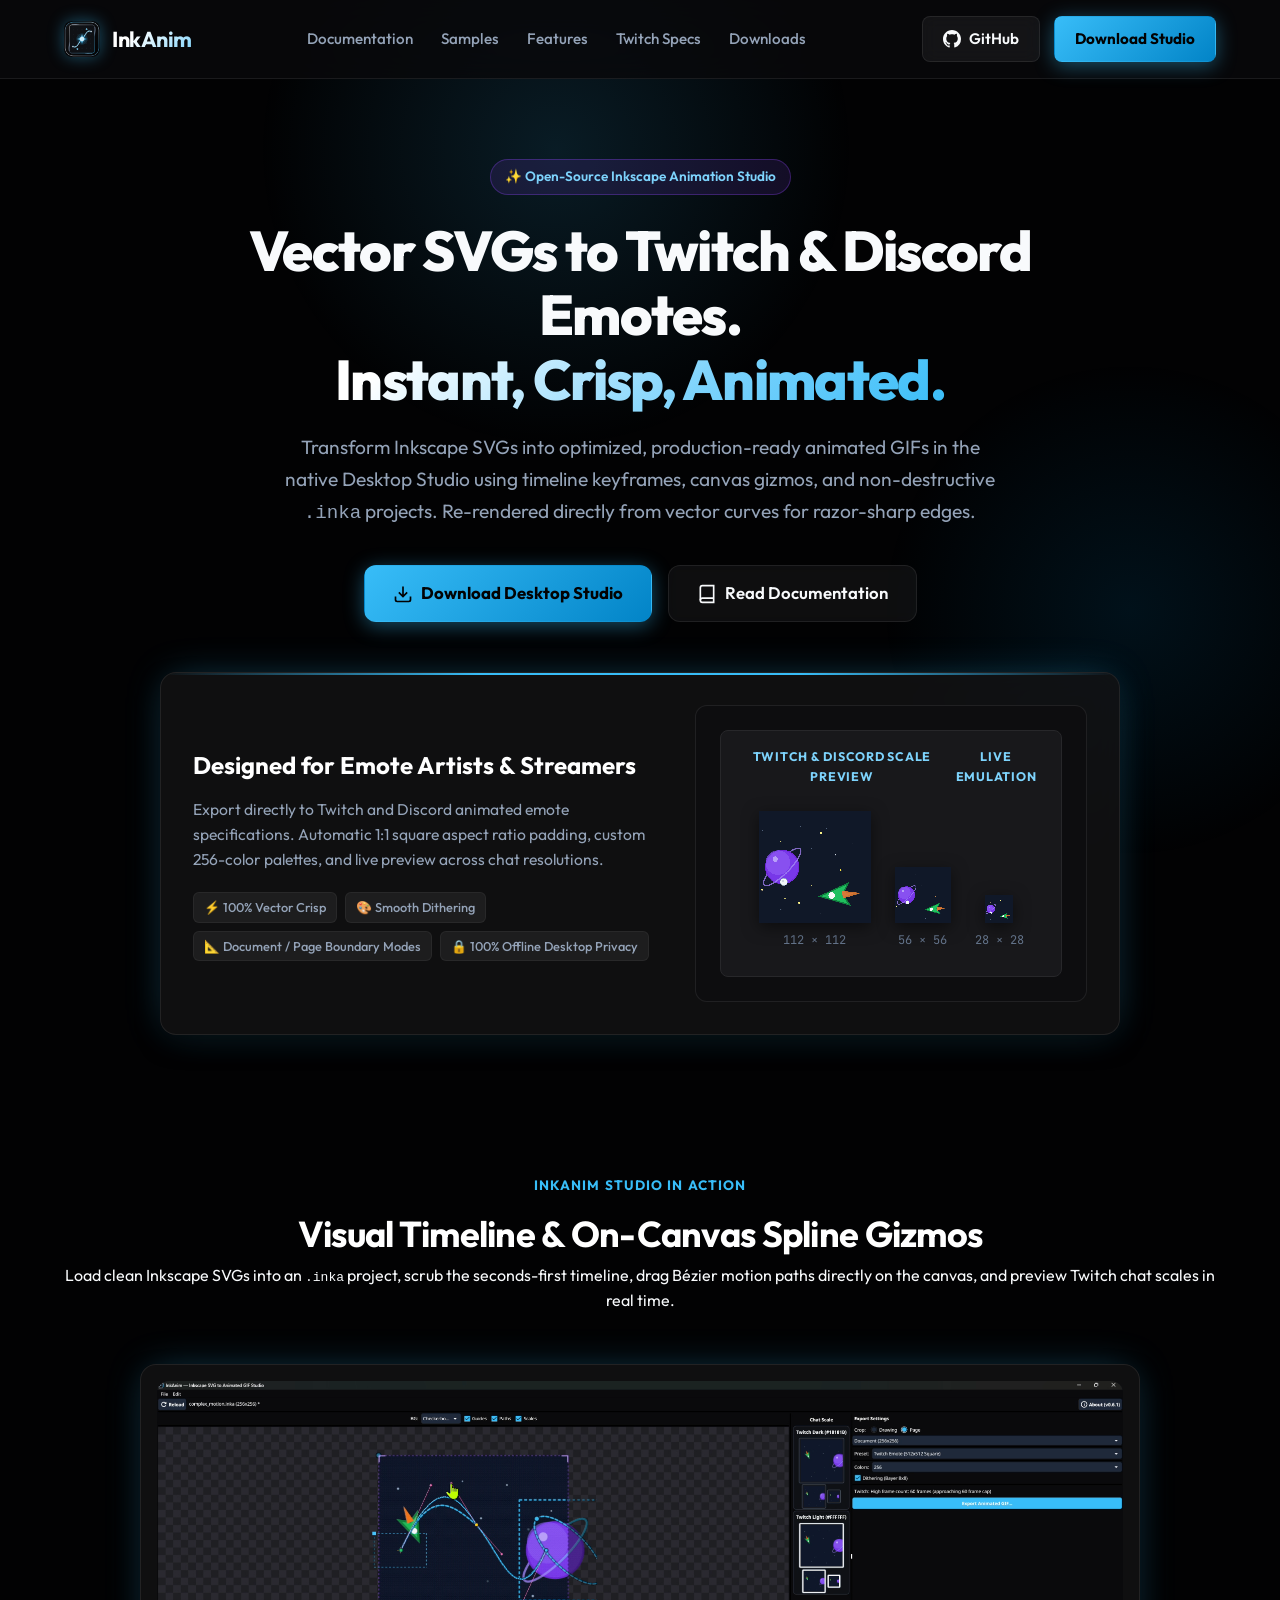
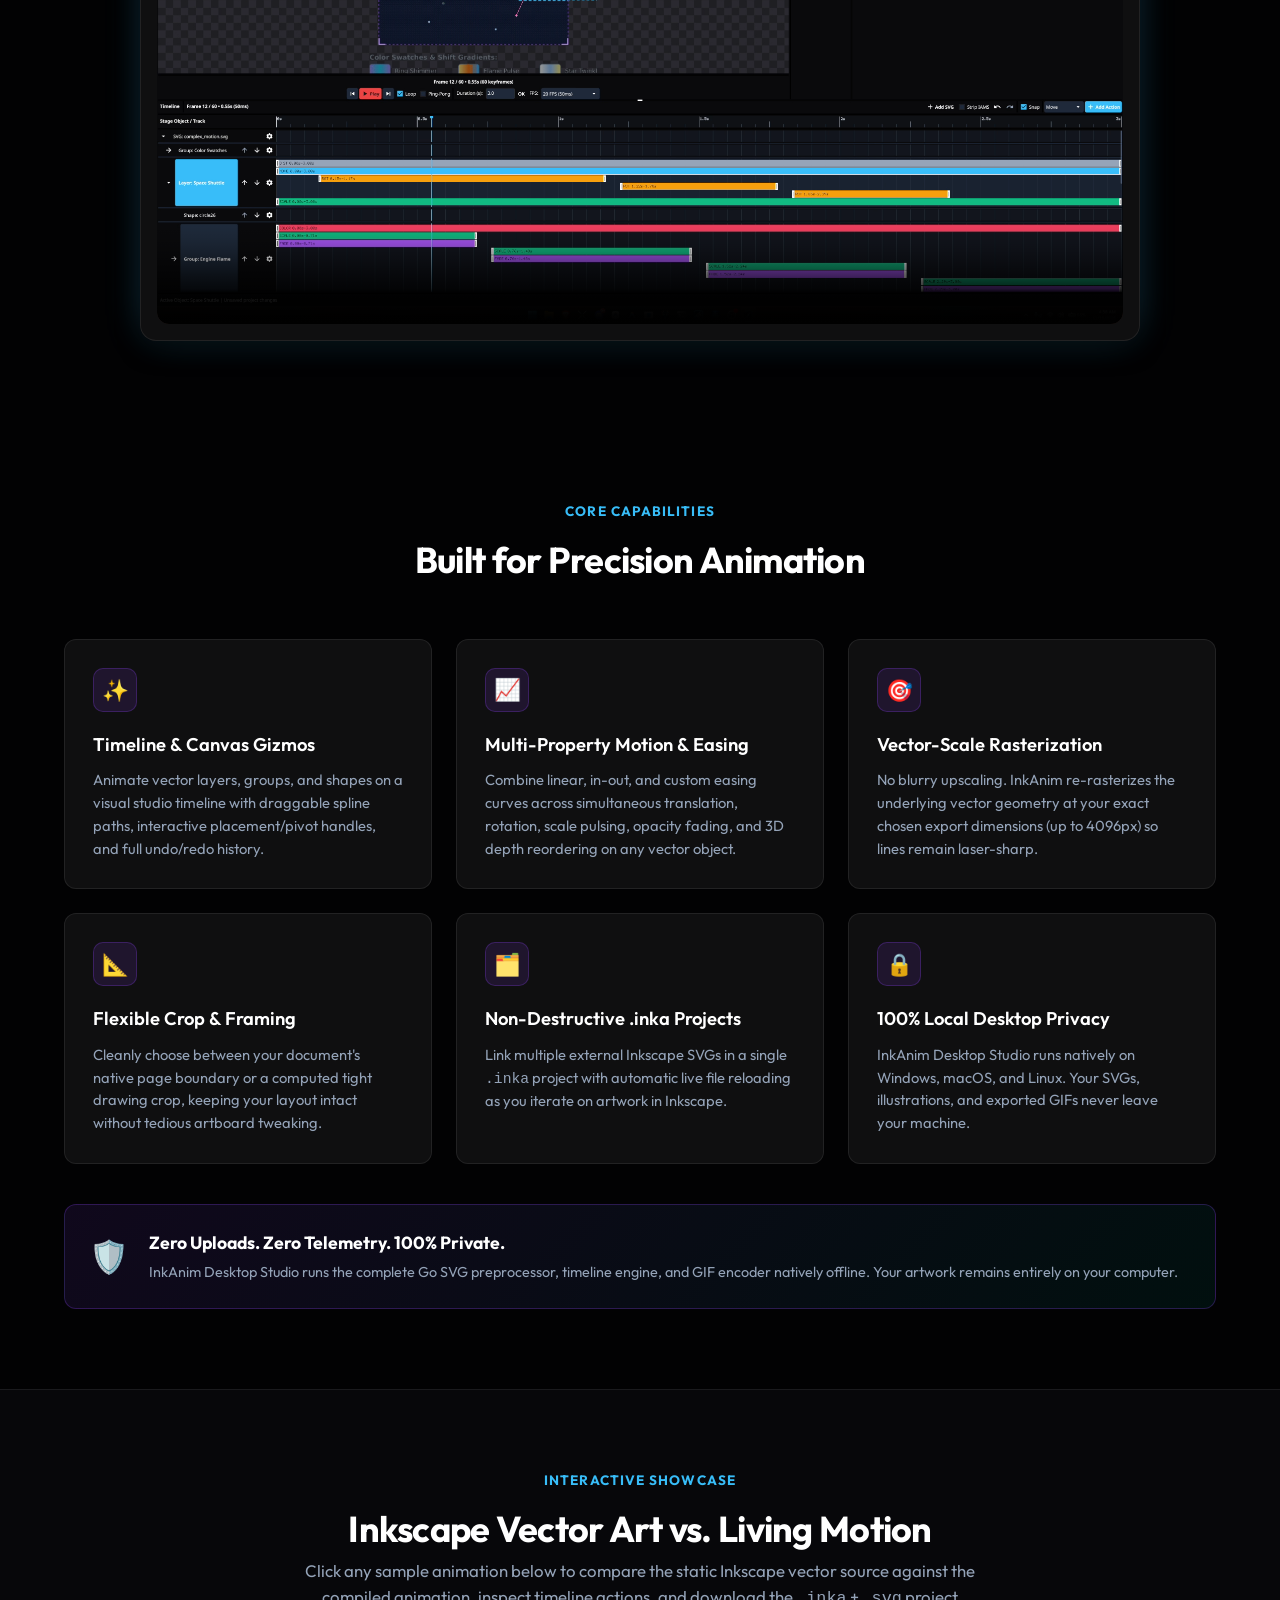
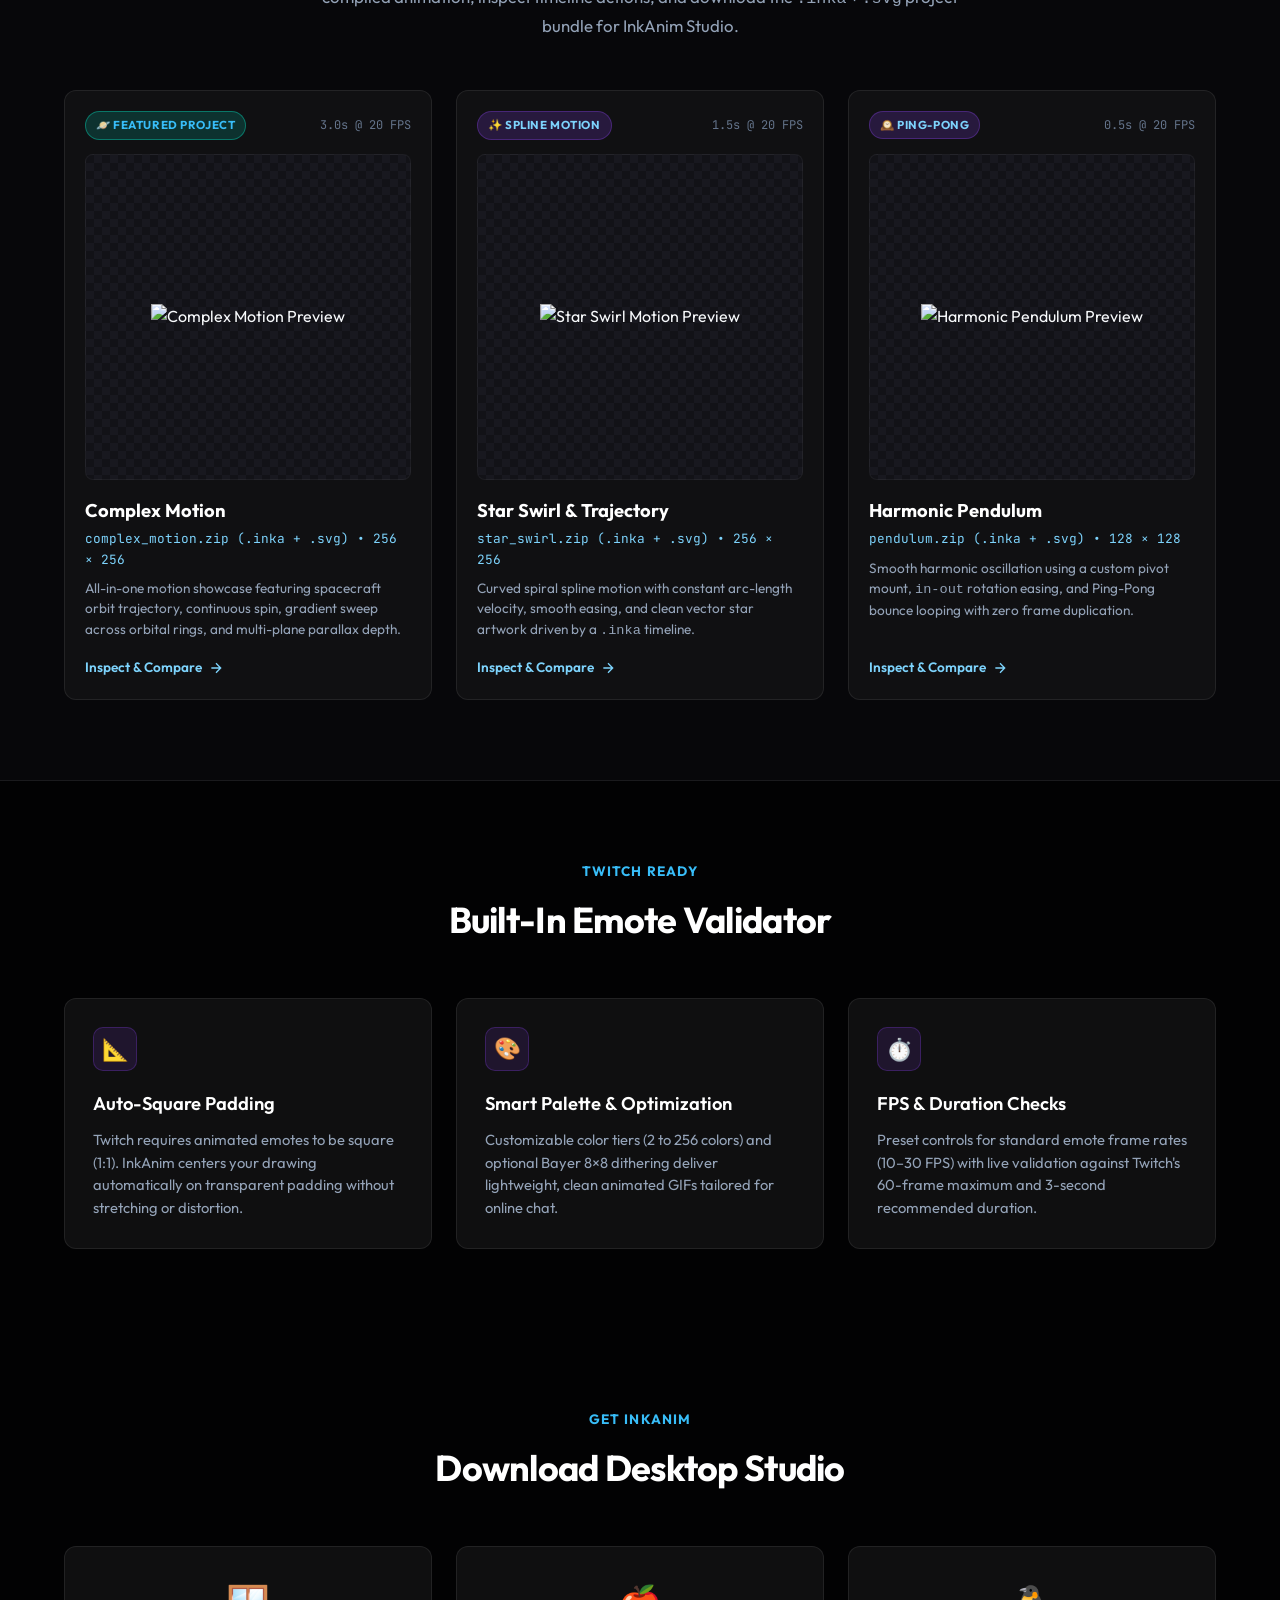
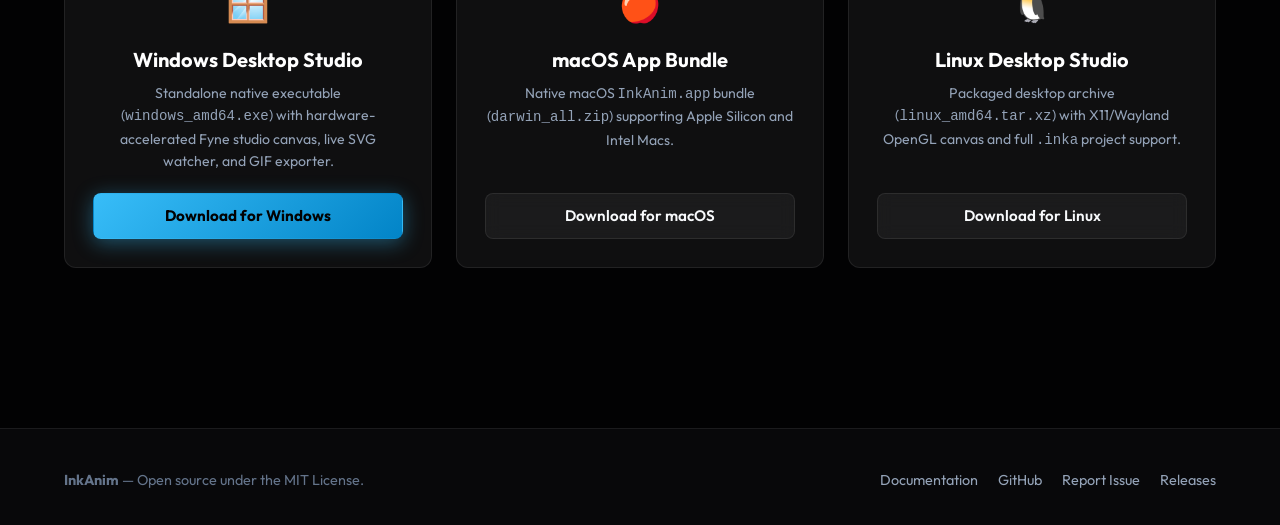
==== commit f63d366f: "docs: update website, walkthrough video, screenshot, and .inka sample bundles" ====
--- a/web/landing/index.html
+++ b/web/landing/index.html
@@ -108,6 +108,25 @@
     </div>
   </header>
 
+  <!-- Studio Walkthrough Video Section -->
+  <section id="studio-walkthrough" class="section studio-walkthrough-section">
+    <div class="container">
+      <div class="section-header">
+        <div class="section-subtitle">InkAnim Studio in Action</div>
+        <h2 class="section-title">Visual Timeline &amp; On-Canvas Spline Gizmos</h2>
+        <p class="section-desc">
+          Load clean Inkscape SVGs into an <code>.inka</code> project, scrub the seconds-first timeline, drag B&eacute;zier motion paths directly on the canvas, and preview Twitch chat scales in real time.
+        </p>
+      </div>
+      <div class="video-showcase-card">
+        <video class="studio-video" controls muted loop playsinline preload="metadata" poster="docs/img/inkanim_studio_preview.png">
+          <source src="studio_walkthrough.mp4" type="video/mp4">
+          Your browser does not support HTML5 video.
+        </video>
+      </div>
+    </div>
+  </section>
+
   <!-- Features Section -->
   <section id="features" class="section">
     <div class="container">
@@ -184,7 +203,7 @@
         <div class="section-subtitle">Interactive Showcase</div>
         <h2 class="section-title">Inkscape Vector Art vs. Living Motion</h2>
         <p class="section-desc" style="max-width: 680px; margin: 0 auto; color: var(--text-muted); font-size: 1.05rem;">
-          Click any sample animation below to compare the static Inkscape vector source against the compiled animation, inspect motion parameters, and download the source SVG for InkAnim Studio.
+          Click any sample animation below to compare the static Inkscape vector source against the compiled animation, inspect timeline actions, and download the <code>.inka</code> + <code>.svg</code> project bundle for InkAnim Studio.
         </p>
       </div>
 
@@ -192,16 +211,16 @@
         <!-- 1. Complex Motion (First!) -->
         <div class="sample-card" onclick="openSampleModal('complex_motion')">
           <div class="sample-card-header">
-            <span class="sample-badge featured">🪐 Featured IAMS</span>
-            <span style="font-size: 0.75rem; color: var(--text-dim); font-family: var(--font-mono);">60 Frames</span>
+            <span class="sample-badge featured">🪐 Featured Project</span>
+            <span style="font-size: 0.75rem; color: var(--text-dim); font-family: var(--font-mono);">3.0s @ 20 FPS</span>
           </div>
           <div class="sample-thumb-box">
             <img src="samples/complex_motion.gif" alt="Complex Motion Preview" loading="lazy">
           </div>
           <h3 class="sample-title">Complex Motion</h3>
-          <div class="sample-meta">complex_motion.svg • 256 × 256</div>
+          <div class="sample-meta">complex_motion.zip (.inka + .svg) • 256 × 256</div>
           <p class="sample-desc">
-            All-in-one motion showcase featuring spacecraft orbit trajectory, continuous spin, Mode 2 gradient sweep across orbital rings, and multi-plane parallax depth.
+            All-in-one motion showcase featuring spacecraft orbit trajectory, continuous spin, gradient sweep across orbital rings, and multi-plane parallax depth.
           </p>
           <div class="sample-action">
             <span>Inspect & Compare</span>
@@ -213,15 +232,15 @@
         <div class="sample-card" onclick="openSampleModal('star_swirl')">
           <div class="sample-card-header">
             <span class="sample-badge">✨ Spline Motion</span>
-            <span style="font-size: 0.75rem; color: var(--text-dim); font-family: var(--font-mono);">30 Frames</span>
+            <span style="font-size: 0.75rem; color: var(--text-dim); font-family: var(--font-mono);">1.5s @ 20 FPS</span>
           </div>
           <div class="sample-thumb-box">
             <img src="samples/star_swirl.gif" alt="Star Swirl Motion Preview" loading="lazy">
           </div>
           <h3 class="sample-title">Star Swirl & Trajectory</h3>
-          <div class="sample-meta">star_swirl.svg • 256 × 256</div>
+          <div class="sample-meta">star_swirl.zip (.inka + .svg) • 256 × 256</div>
           <p class="sample-desc">
-            Curved spline path motion with constant arc-length velocity, automatic tangent orientation (<code>orient: true</code>), and continuous axial rotation.
+            Curved spiral spline motion with constant arc-length velocity, smooth easing, and clean vector star artwork driven by a <code>.inka</code> timeline.
           </p>
           <div class="sample-action">
             <span>Inspect & Compare</span>
@@ -233,15 +252,15 @@
         <div class="sample-card" onclick="openSampleModal('pendulum')">
           <div class="sample-card-header">
             <span class="sample-badge">🕰️ Ping-Pong</span>
-            <span style="font-size: 0.75rem; color: var(--text-dim); font-family: var(--font-mono);">10 Frames</span>
+            <span style="font-size: 0.75rem; color: var(--text-dim); font-family: var(--font-mono);">0.5s @ 20 FPS</span>
           </div>
           <div class="sample-thumb-box">
             <img src="samples/pendulum.gif" alt="Harmonic Pendulum Preview" loading="lazy">
           </div>
           <h3 class="sample-title">Harmonic Pendulum</h3>
-          <div class="sample-meta">pendulum.svg • 128 × 128</div>
+          <div class="sample-meta">pendulum.zip (.inka + .svg) • 128 × 128</div>
           <p class="sample-desc">
-            Smooth harmonic oscillation utilizing Ping-Pong bounce looping ($2N-2$ sequence) with zero turnaround frame duplication.
+            Smooth harmonic oscillation using a custom pivot mount, <code>in-out</code> rotation easing, and Ping-Pong bounce looping with zero frame duplication.
           </p>
           <div class="sample-action">
             <span>Inspect & Compare</span>
@@ -381,14 +400,14 @@
 
         <!-- Details Box -->
         <div class="compare-details-box">
-          <div class="details-title">Directives & Animation Parameters</div>
+          <div class="details-title">Timeline Actions & Project Settings</div>
           <div id="modal-pills" class="details-pills"></div>
         </div>
       </div>
       <div class="modal-footer">
         <a id="modal-download-link" href="#" download="" class="btn btn-primary">
           <svg width="16" height="16" fill="none" stroke="currentColor" viewBox="0 0 24 24" stroke-width="2"><path d="M21 15v4a2 2 0 0 1-2 2H5a2 2 0 0 1-2-2v-4M7 10l5 5 5-5M12 15V3"/></svg>
-          Download Source SVG
+          Download Project (.zip)
         </a>
       </div>
     </div>
@@ -398,30 +417,30 @@
     const sampleData = {
       complex_motion: {
         title: "🪐 Complex Motion",
-        file: "complex_motion.svg",
+        file: "complex_motion.zip",
         inkscapeImg: "samples/complex_motion_inkscape.png",
         animImg: "samples/complex_motion.gif",
-        inkscapeDesc: "Static layout in Inkscape showing all vector objects: central sphere, orbital rings, spacecraft, trajectory spline, and background stars.",
-        animDesc: "Dynamic multi-directive animation evaluating Mode 2 gradient sweep across the orbital rings, spacecraft spline orbit with orient, and multi-plane depth parallax.",
-        pills: ["Move path: #orbit", "Rot angle: 360", "Color mode: 2", "Camera dist: 0.5", "Depth dynamic Z", "60 Frames", "256 × 256"]
+        inkscapeDesc: "Clean Inkscape vector artwork: central sphere, orbital rings, spacecraft, and background stars.",
+        animDesc: "Multi-track .inka timeline evaluating orbital Move splines, continuous Rot, gradient Color sweeps, Camera pan, and multi-plane Depth/Dist parallax.",
+        pills: ["Move Spline", "Rot 360°", "Color Sweep", "Camera & Parallax", "3.0s @ 20 FPS", "256 × 256"]
       },
       star_swirl: {
         title: "✨ Star Swirl & Trajectory",
-        file: "star_swirl.svg",
+        file: "star_swirl.zip",
         inkscapeImg: "samples/star_swirl_inkscape.png",
         animImg: "samples/star_swirl.gif",
-        inkscapeDesc: "Vector star icon and guide spline curve as authored in Inkscape.",
-        animDesc: "Star smoothly traversing the motion spline at continuous velocity while maintaining tangent alignment (orient: true) and continuous axial rotation.",
-        pills: ["Move path: #path1", "Rot angle: 360 dir: cw", "orient: true", "30 Frames", "256 × 256"]
+        inkscapeDesc: "Clean vector star artwork authored in Inkscape.",
+        animDesc: "Star smoothly traversing a spiral Move spline stored in star_swirl.inka at constant arc-length velocity.",
+        pills: ["Move Spline", "Linear Easing", "1.5s @ 20 FPS", "256 × 256"]
       },
       pendulum: {
         title: "🕰️ Harmonic Pendulum",
-        file: "pendulum.svg",
+        file: "pendulum.zip",
         inkscapeImg: "samples/pendulum_inkscape.png",
         animImg: "samples/pendulum.gif",
-        inkscapeDesc: "Vector pendulum resting position and bounding guides in Inkscape.",
-        animDesc: "10-frame pendulum swinging sequence compiled with Ping-Pong looping (bounces seamlessly without repeating turnaround frames).",
-        pills: ["Ping-Pong Loop", "10 Keyframes (18-step bounce)", "128 × 128", "Twitch Compliant"]
+        inkscapeDesc: "Vector pendulum resting position and pivot mount in Inkscape.",
+        animDesc: "Pendulum swinging 48° CCW around #pivot_mount with in-out easing and Ping-Pong looping.",
+        pills: ["Rot 48° CCW", "Pivot: #pivot_mount", "Ping-Pong Loop", "0.5s @ 20 FPS", "128 × 128"]
       }
     };
 
--- a/web/landing/style.css
+++ b/web/landing/style.css
@@ -283,6 +283,29 @@
   background: linear-gradient(90deg, transparent, var(--accent-purple), var(--accent-cyan), transparent);
 }
 
+.studio-walkthrough-section {
+  padding-top: 20px;
+}
+
+.video-showcase-card {
+  background: var(--bg-card);
+  backdrop-filter: blur(16px);
+  border: 1px solid var(--border-color);
+  border-radius: var(--radius-lg);
+  padding: 16px;
+  box-shadow: var(--shadow-card), var(--shadow-glow);
+  max-width: 1000px;
+  margin: 0 auto;
+}
+
+.studio-video {
+  width: 100%;
+  display: block;
+  border-radius: var(--radius-md);
+  background: #0b0f17;
+  aspect-ratio: 16 / 9;
+}
+
 .showcase-grid {
   display: grid;
   grid-template-columns: 1.2fr 1fr;
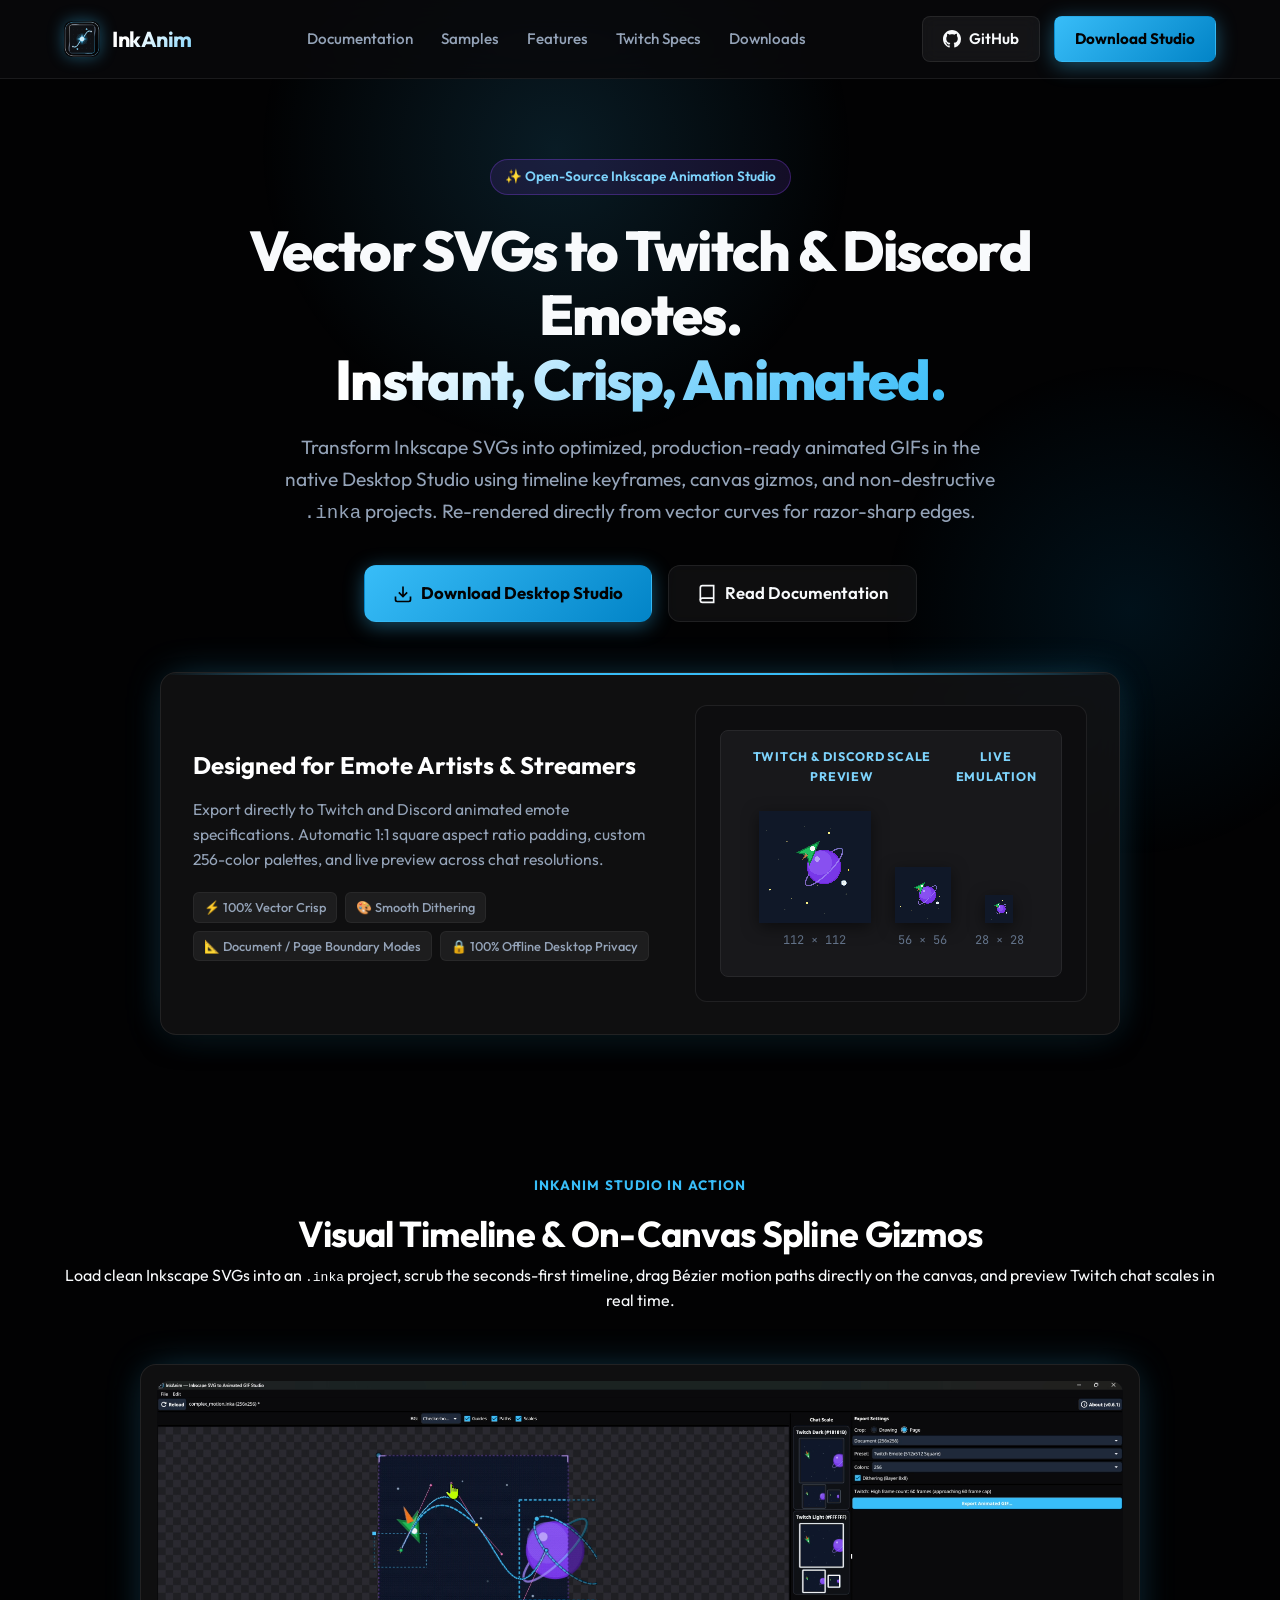
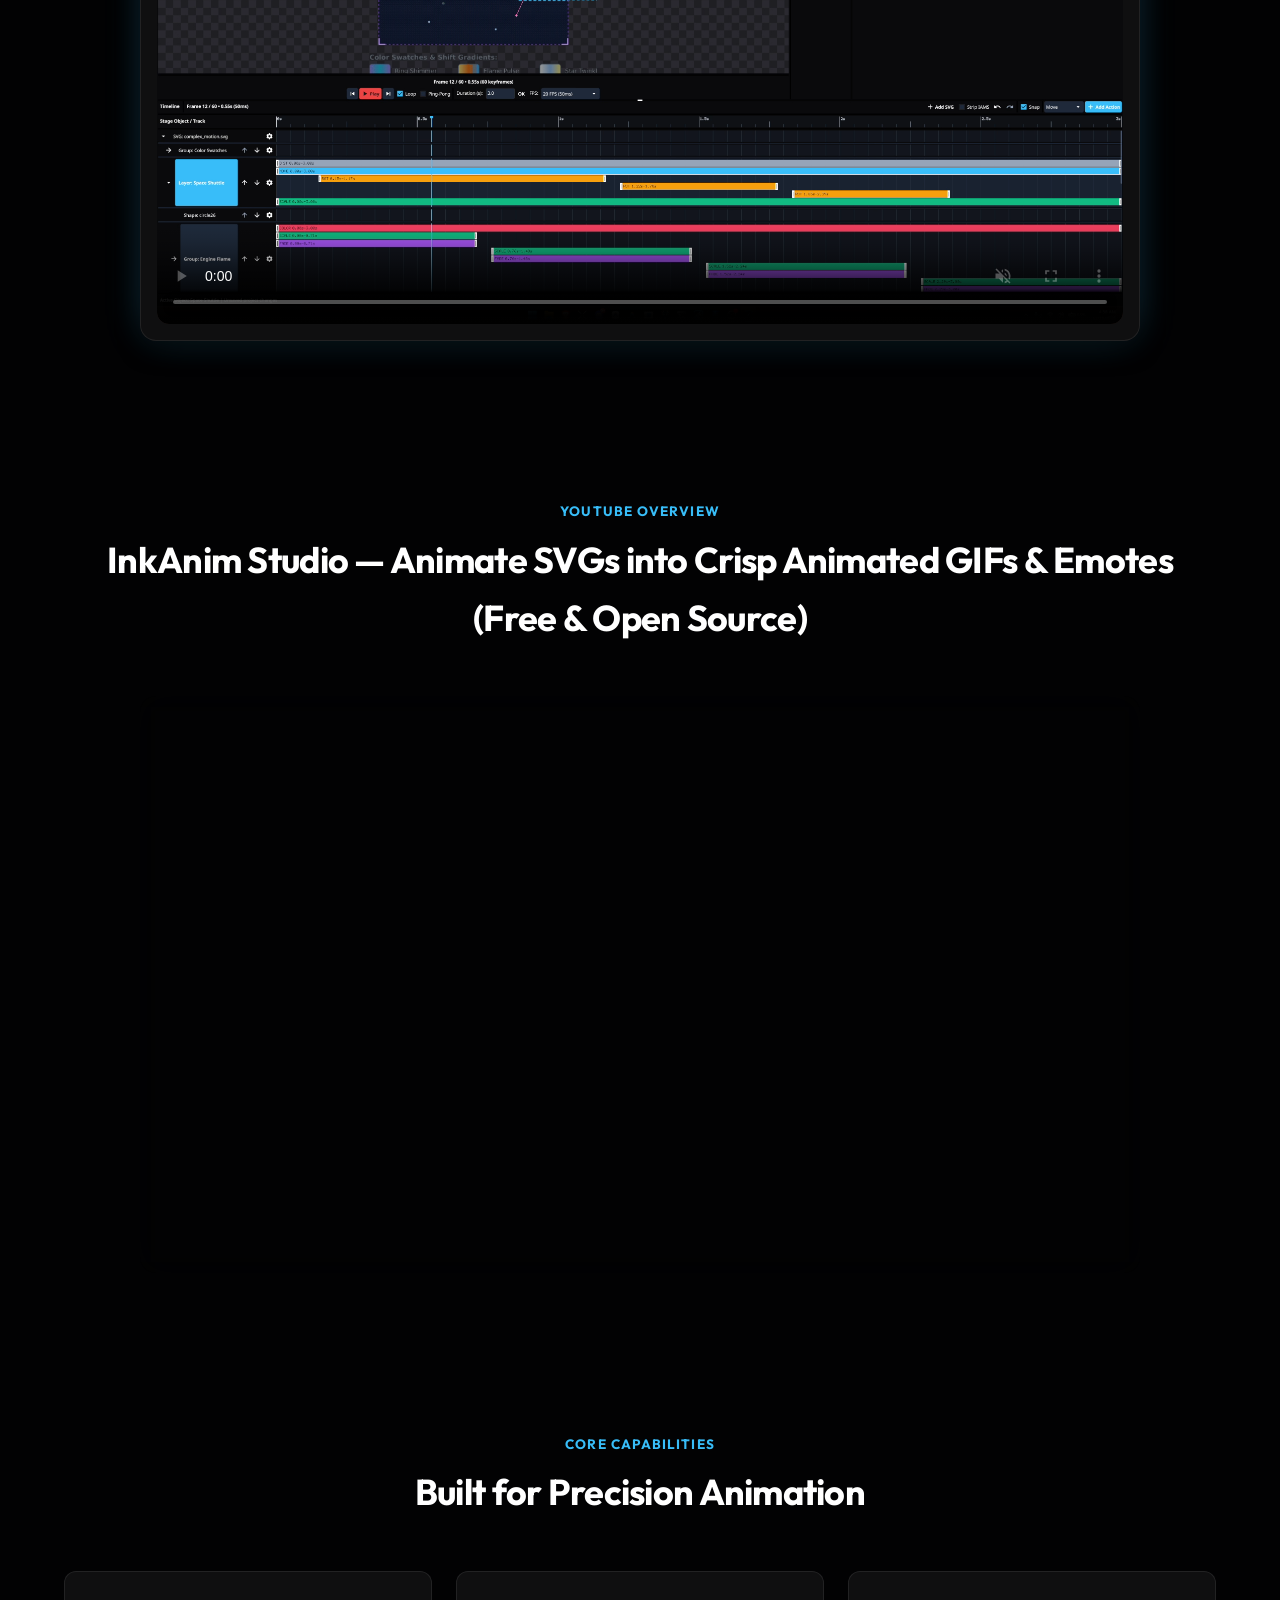
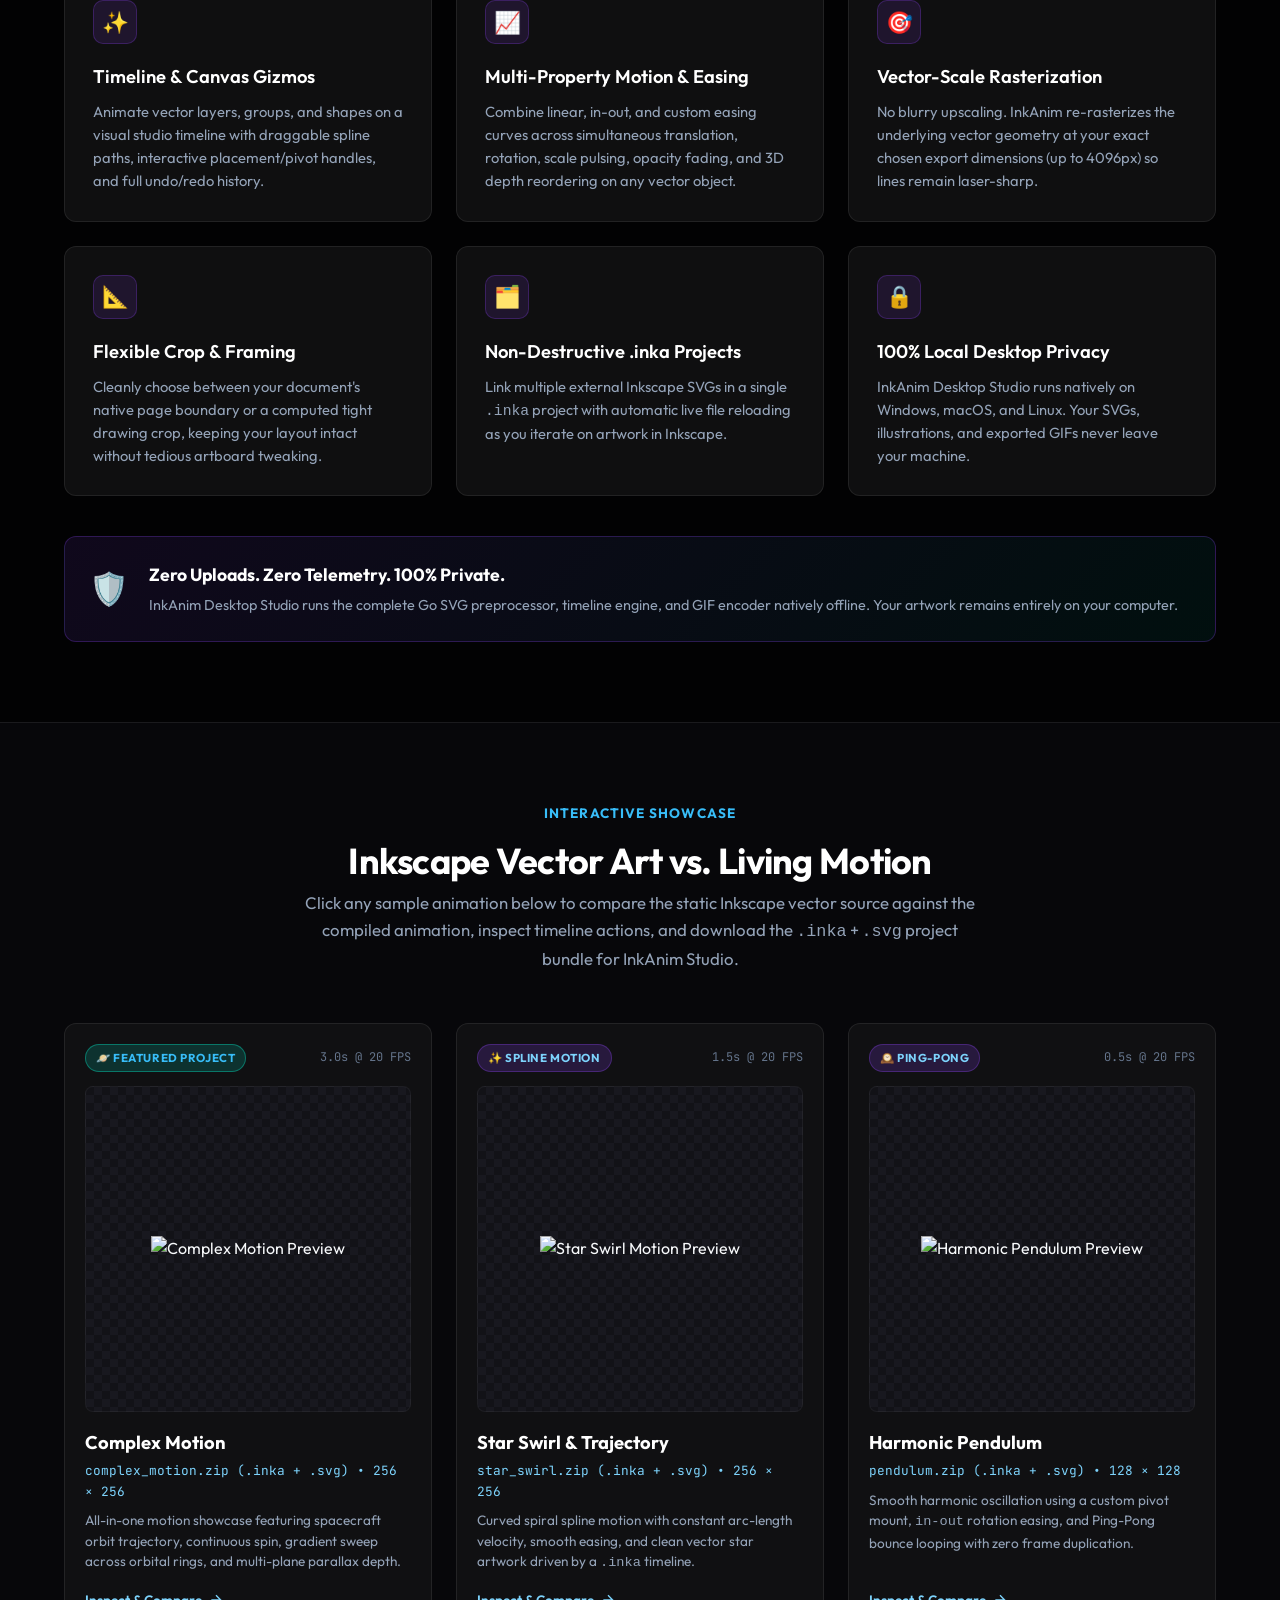
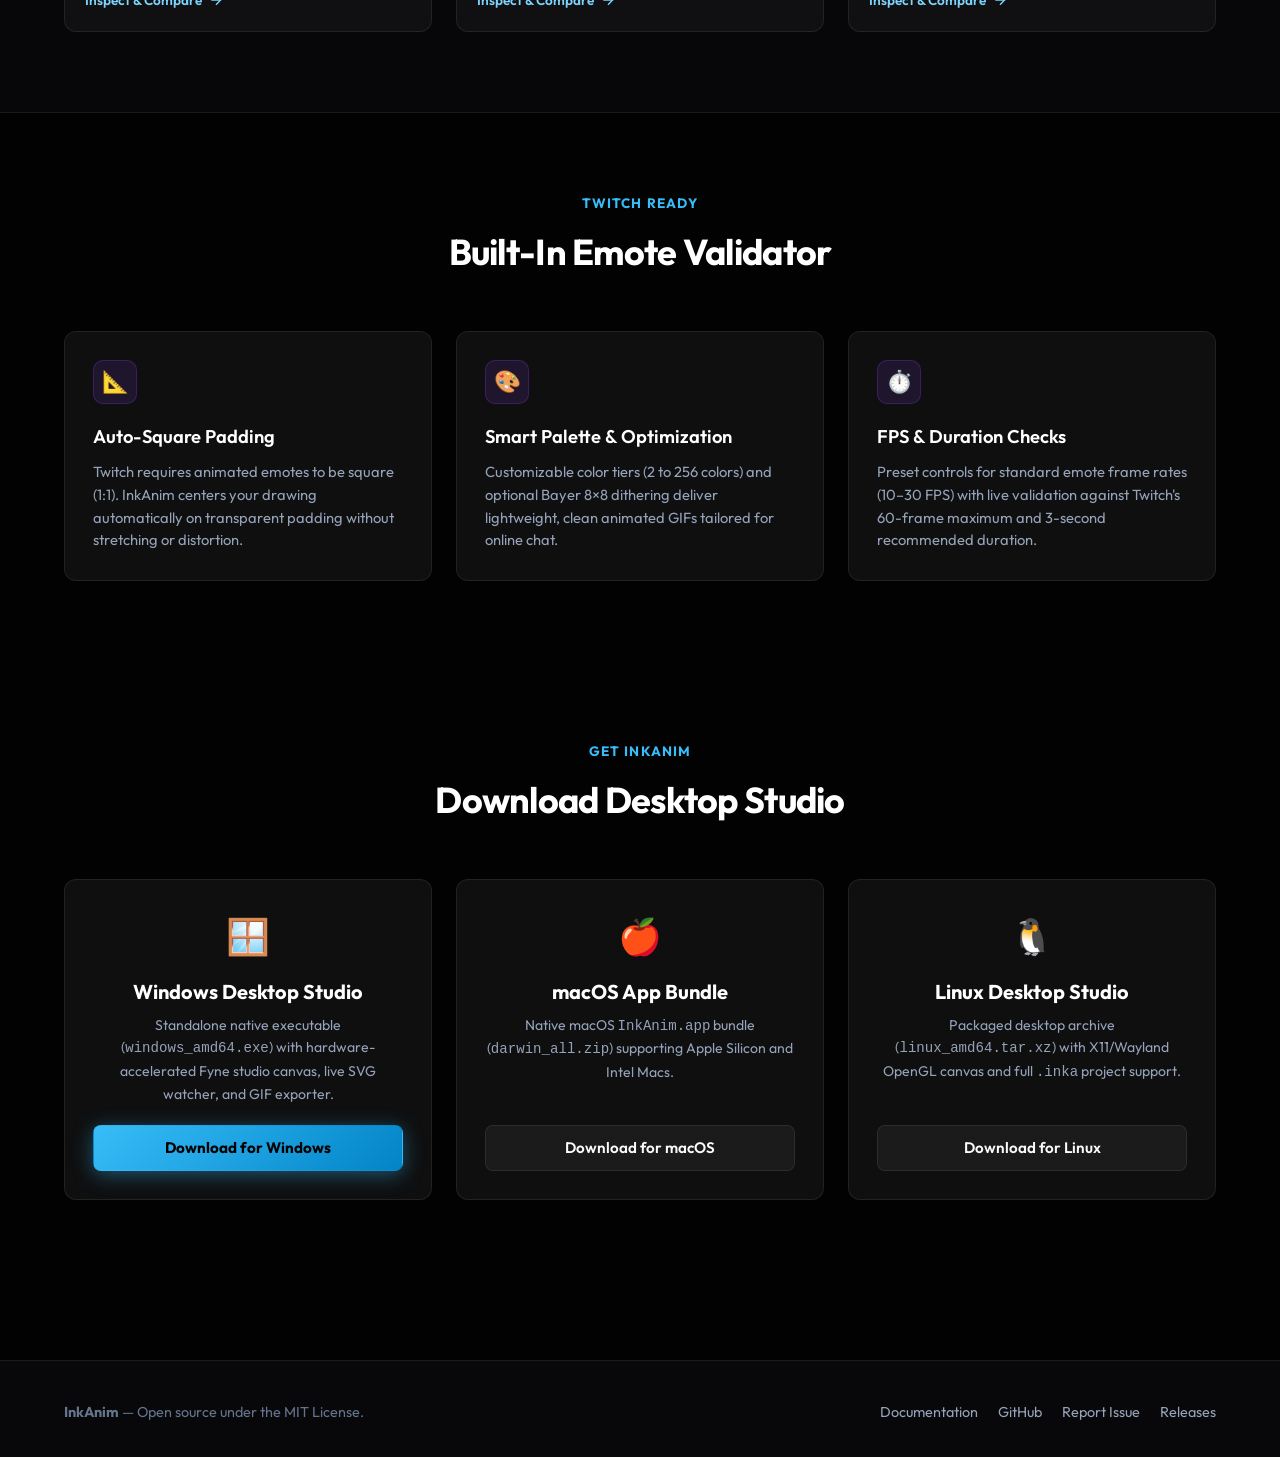
==== commit 0087beb5: "docs(web): add YouTube overview video to landing page" ====
--- a/web/landing/index.html
+++ b/web/landing/index.html
@@ -123,6 +123,27 @@
           <source src="studio_walkthrough.mp4" type="video/mp4">
           Your browser does not support HTML5 video.
         </video>
+      </div>
+    </div>
+  </section>
+
+  <!-- YouTube Video Section -->
+  <section id="youtube-video" class="section">
+    <div class="container">
+      <div class="section-header">
+        <div class="section-subtitle">YouTube Overview</div>
+        <h2 class="section-title">InkAnim Studio &mdash; Animate SVGs into Crisp Animated GIFs &amp; Emotes (Free &amp; Open Source)</h2>
+      </div>
+      <div class="video-showcase-card">
+        <iframe
+          class="studio-video"
+          src="https://www.youtube-nocookie.com/embed/b5z-zRVl0OE"
+          title="InkAnim Studio — Animate SVGs into Crisp Animated GIFs &amp; Emotes (Free &amp; Open Source)"
+          loading="lazy"
+          allow="accelerometer; autoplay; clipboard-write; encrypted-media; gyroscope; picture-in-picture; web-share"
+          referrerpolicy="strict-origin-when-cross-origin"
+          allowfullscreen>
+        </iframe>
       </div>
     </div>
   </section>
--- a/web/landing/style.css
+++ b/web/landing/style.css
@@ -301,6 +301,7 @@
 .studio-video {
   width: 100%;
   display: block;
+  border: 0;
   border-radius: var(--radius-md);
   background: #0b0f17;
   aspect-ratio: 16 / 9;
